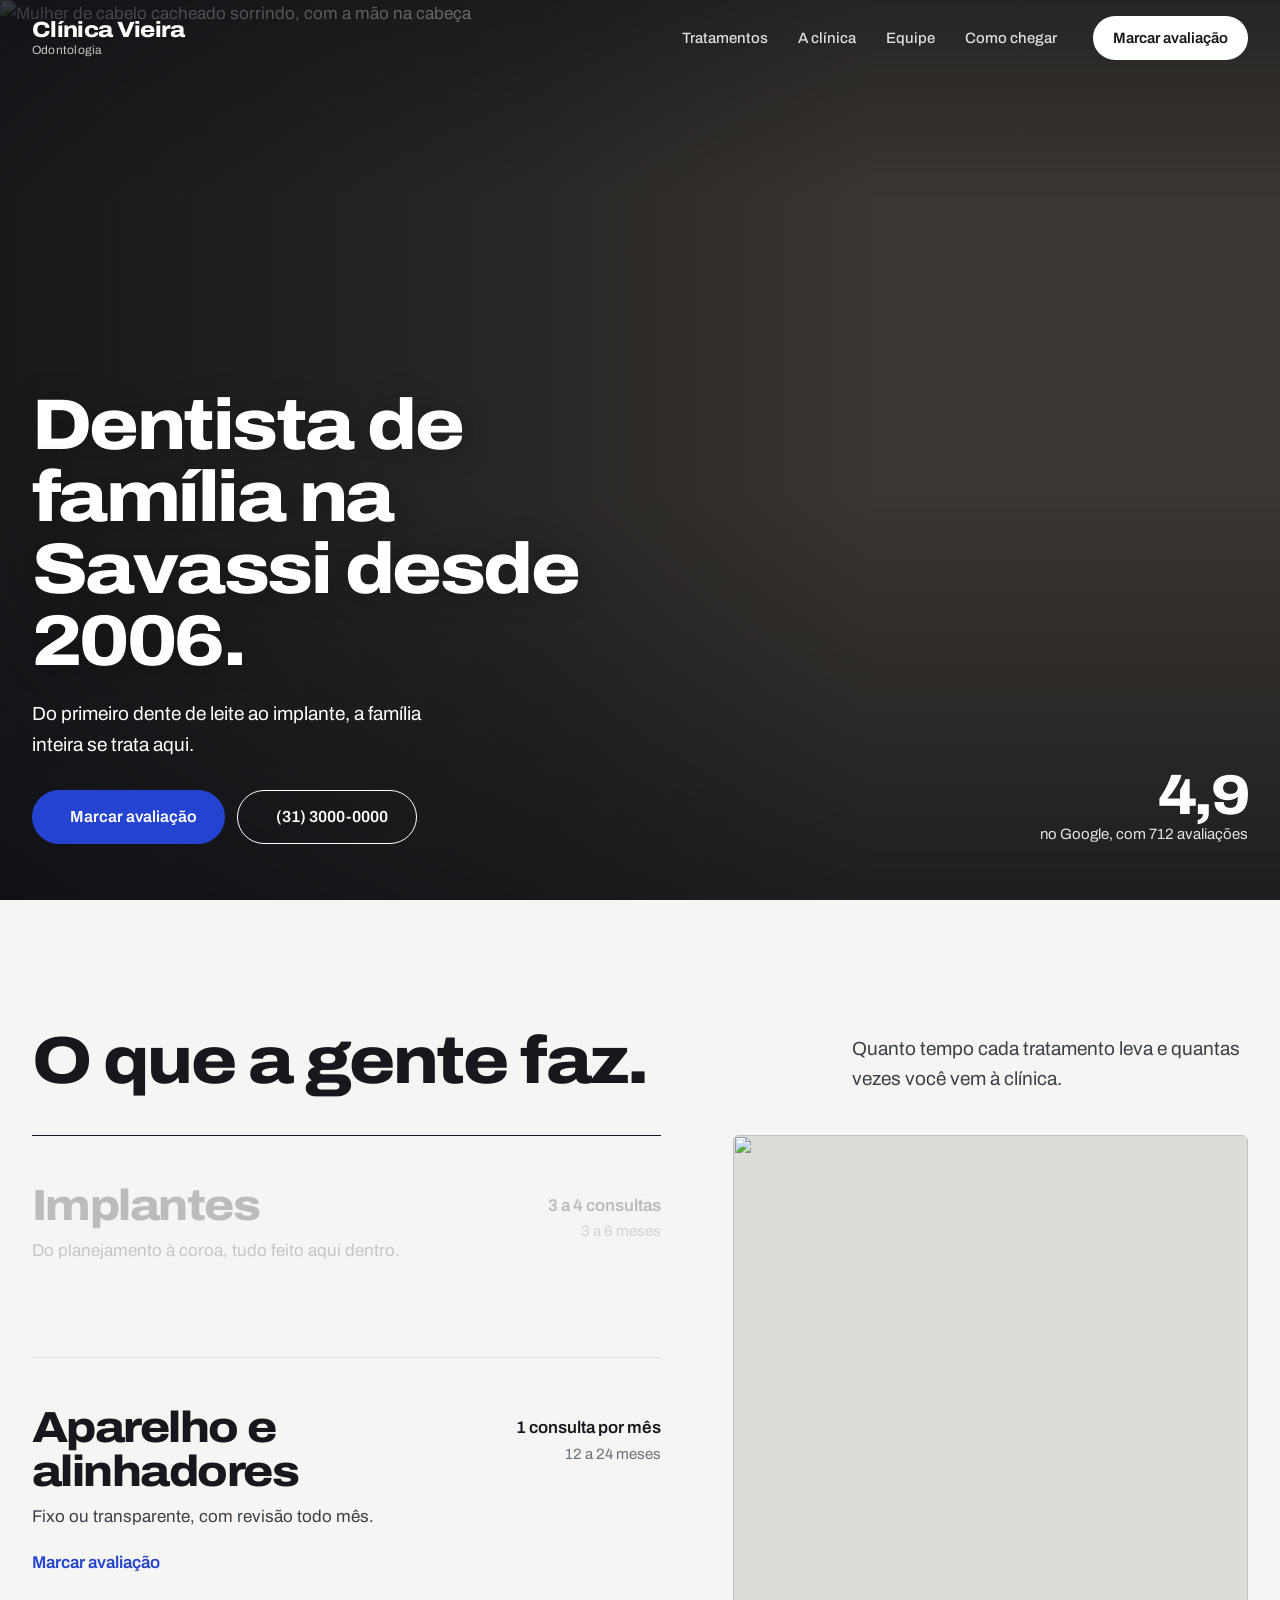
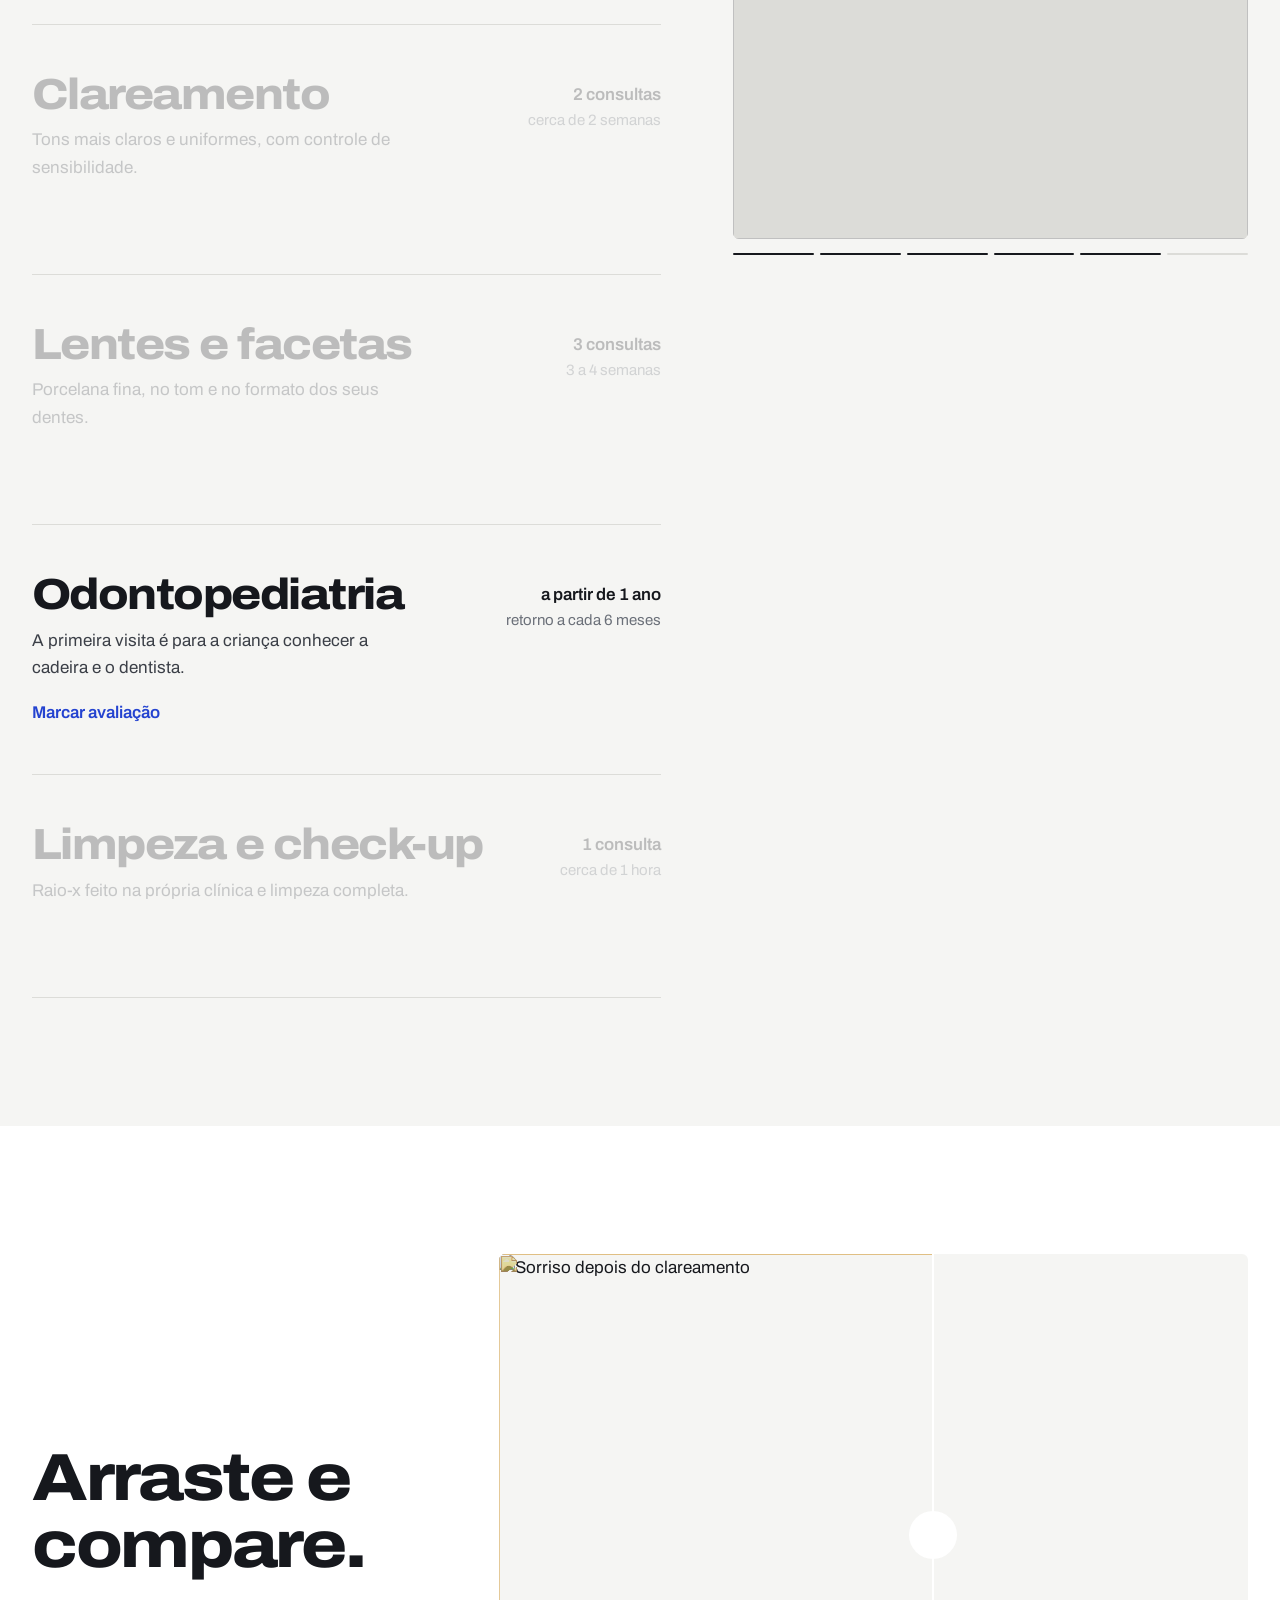
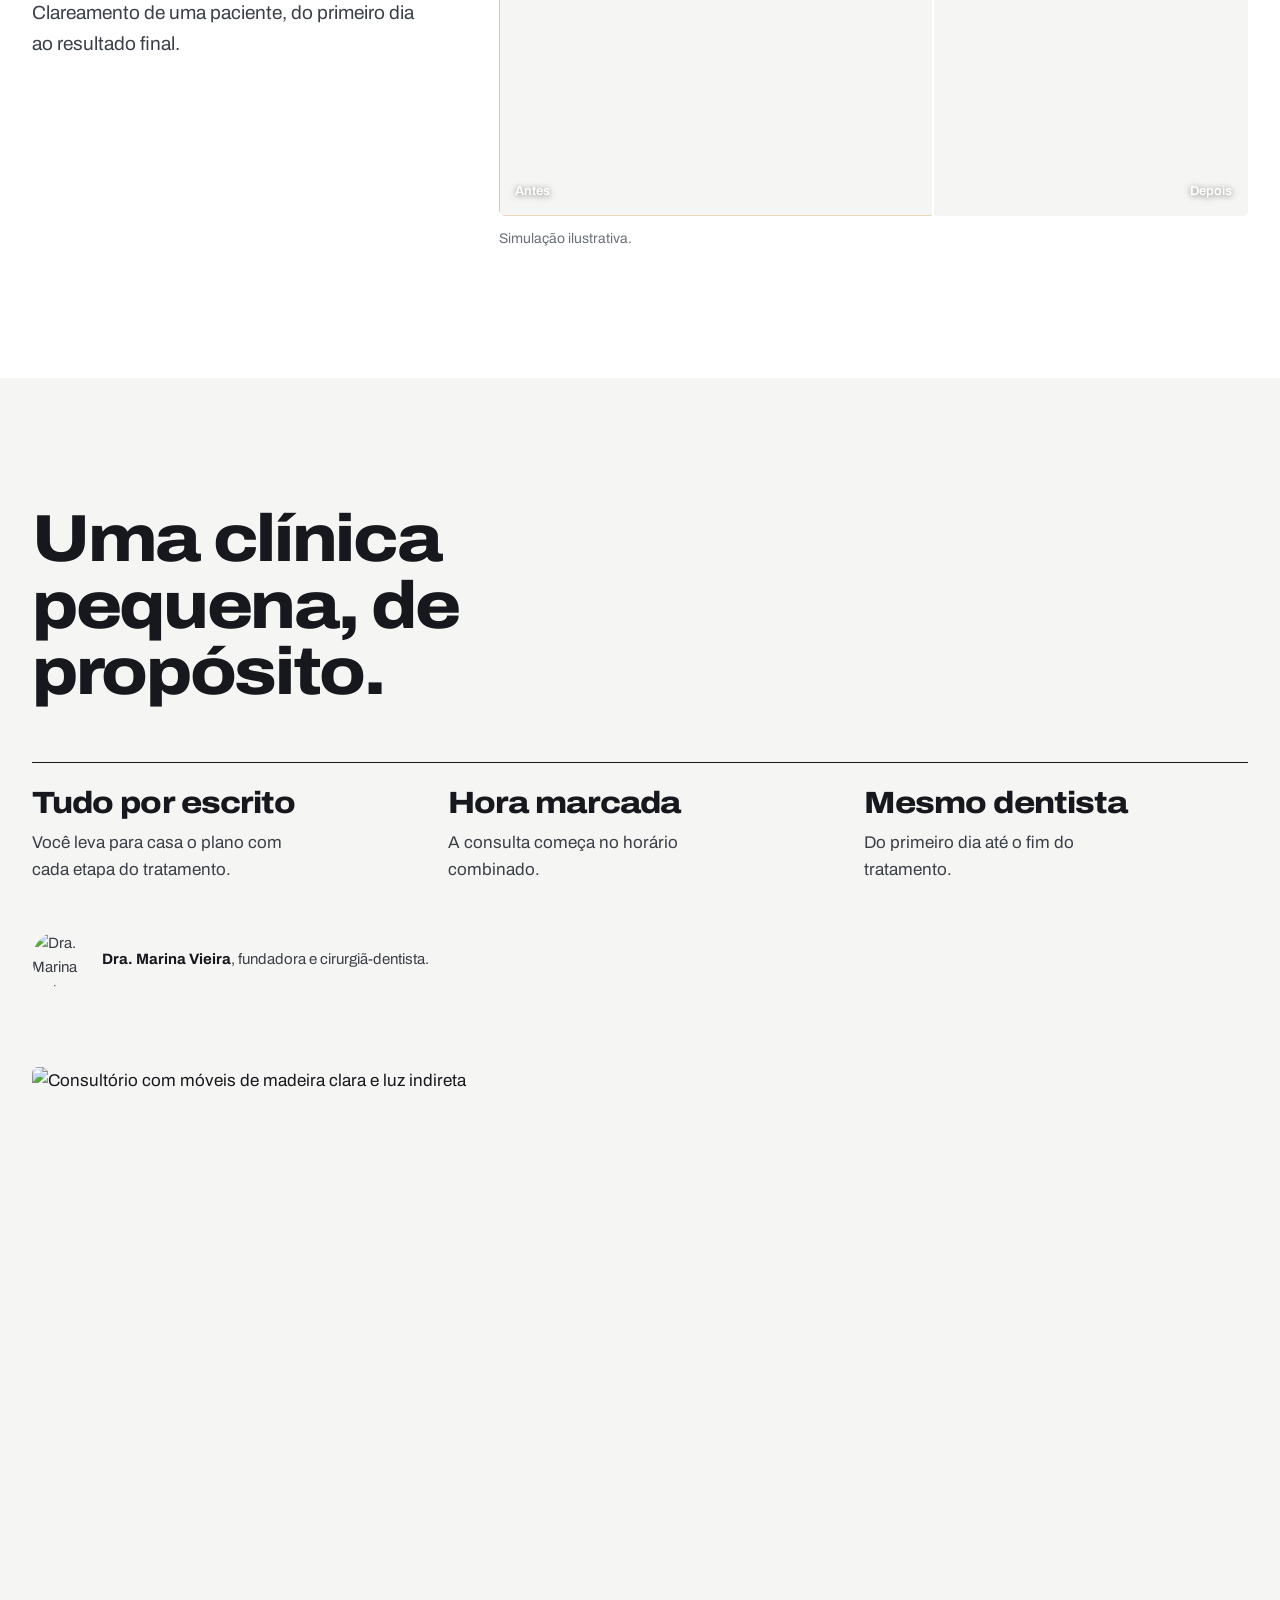
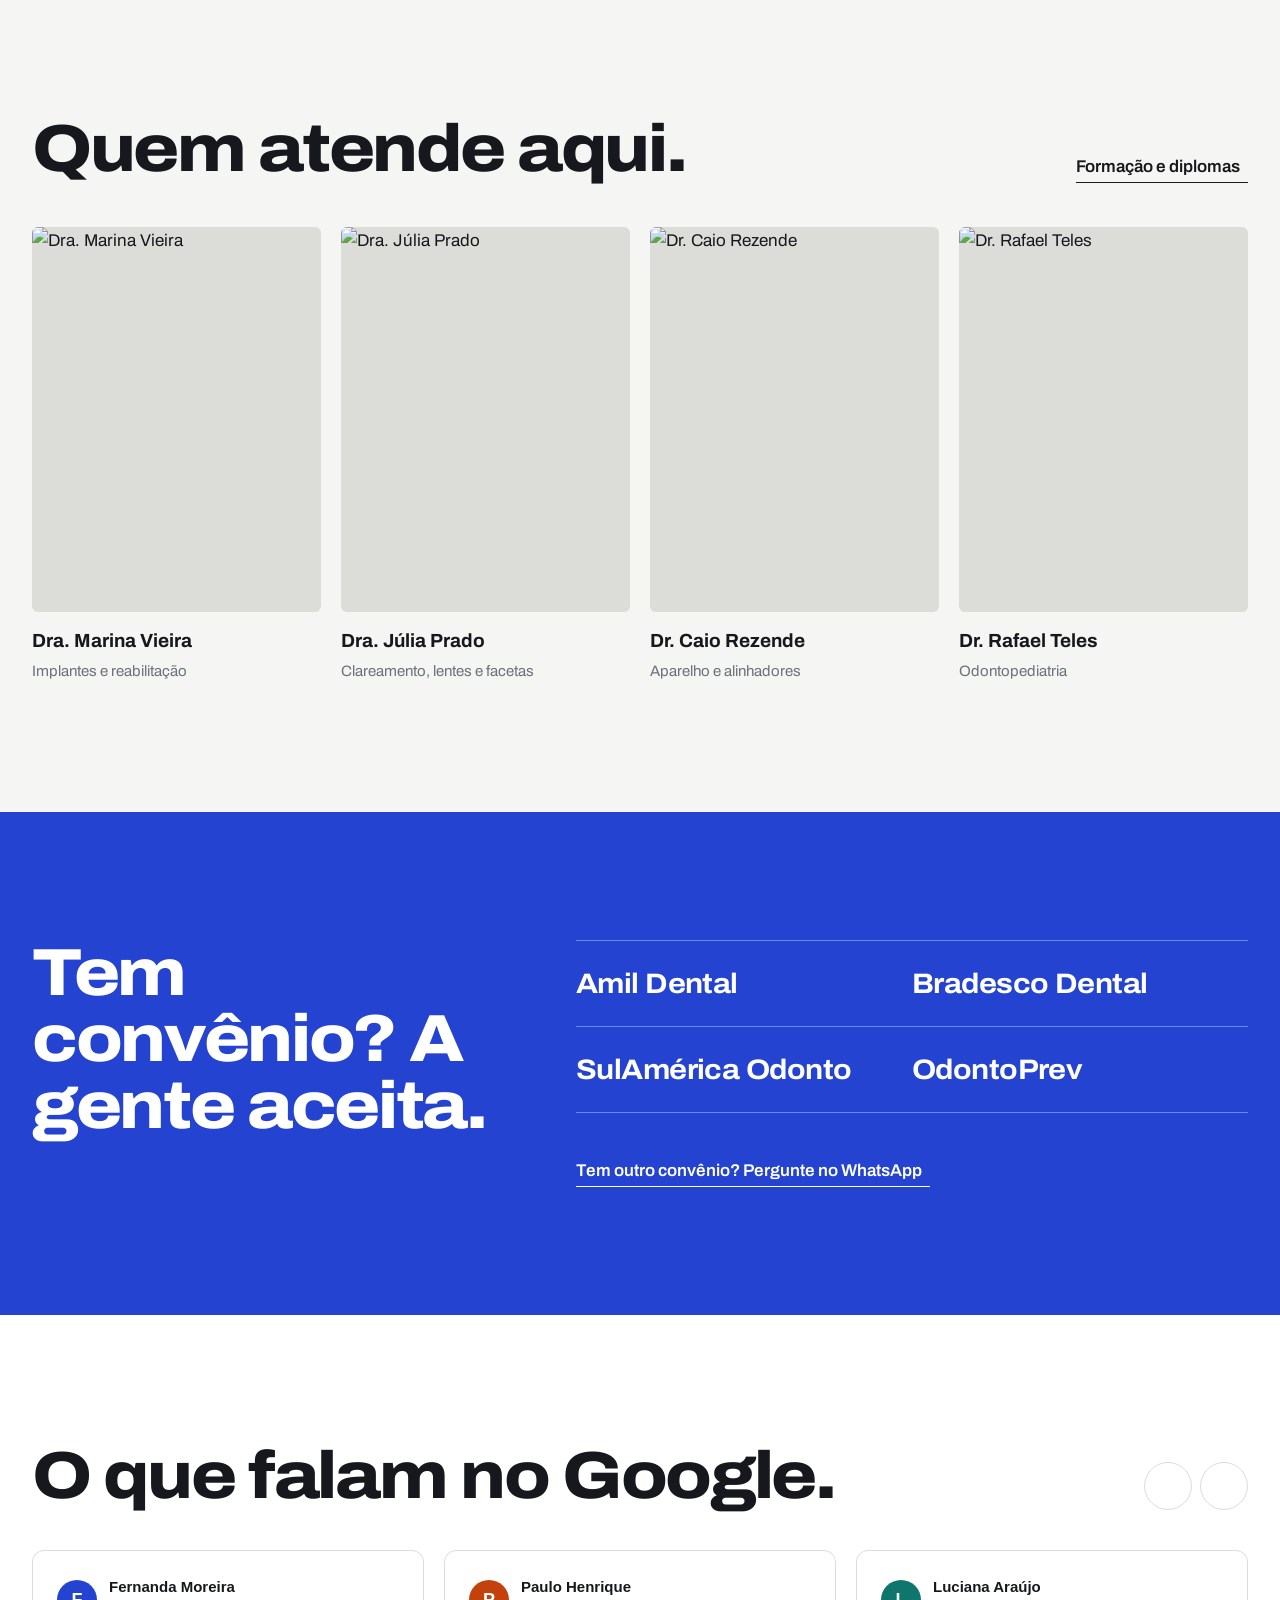
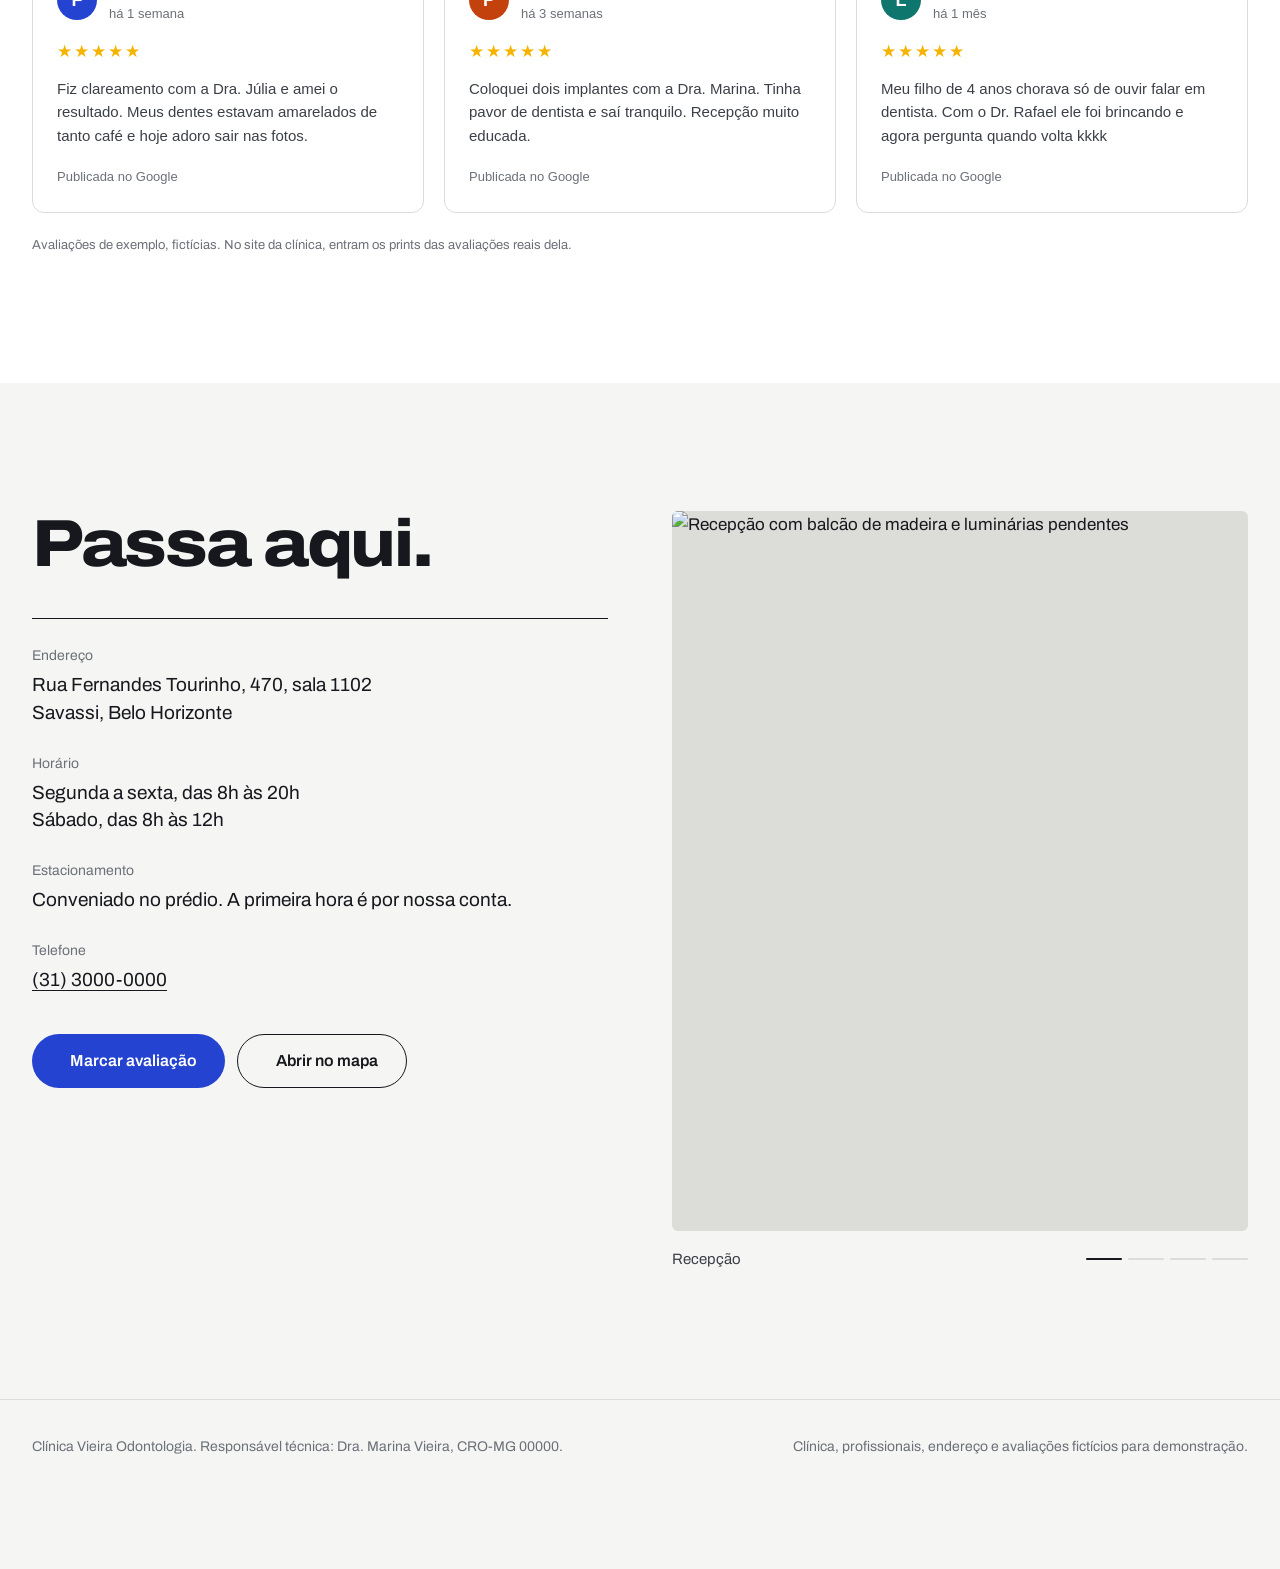
==== index.html @ a67227a5 "Tira preços e anúncios proibidos e anima a lista de tratamentos O Código de Ética Odontológica proíb" ====
<!doctype html>
<html lang="pt-BR">
<head>
<meta charset="utf-8">
<meta name="viewport" content="width=device-width, initial-scale=1">
<title>Clínica Vieira | Dentista de família na Savassi</title>
<meta name="description" content="Clínica odontológica de família na Savassi, em Belo Horizonte, desde 2006. Implantes, aparelho, clareamento, lentes e odontopediatria. Agende pelo WhatsApp.">
<meta name="theme-color" content="#f5f5f3">
<link rel="preconnect" href="https://fonts.googleapis.com">
<link rel="preconnect" href="https://fonts.gstatic.com" crossorigin>
<link href="https://fonts.googleapis.com/css2?family=Archivo:wdth,wght@100..125,400..800&display=swap" rel="stylesheet">
<link rel="preload" as="image" href="https://images.unsplash.com/photo-1662850886700-4ec19bd30d11?w=2000&q=80">
<script src="https://unpkg.com/@phosphor-icons/web@2.1.1"></script>
<link rel="stylesheet" href="styles.css">
</head>
<body>
<script>document.documentElement.classList.add("js")</script>

<header class="nav" id="nav">
  <div class="wrap">
    <a class="brand" href="#topo"><b>Clínica Vieira</b><span>Odontologia</span></a>
    <ul class="nav-links">
      <li><a href="#tratamentos">Tratamentos</a></li>
      <li><a href="#a-clinica">A clínica</a></li>
      <li><a href="equipe.html">Equipe</a></li>
      <li><a href="#visite">Como chegar</a></li>
    </ul>
    <button class="btn btn-main" data-book>Marcar avaliação</button>
  </div>
</header>

<main id="topo">
  <section class="hero" style="padding:0">
    <div class="hero-img"><img src="https://images.unsplash.com/photo-1662850886700-4ec19bd30d11?w=2000&q=80" alt="Mulher de cabelo cacheado sorrindo, com a mão na cabeça" fetchpriority="high"></div>
    <div class="wrap hero-text">
      <div>
        <h1 class="rv">Dentista de família na Savassi desde 2006.</h1>
        <p class="rv" style="--d:1">Do primeiro dente de leite ao implante, a família inteira se trata aqui.</p>
        <div class="ctas rv" style="--d:2" id="hero-ctas">
          <button class="btn btn-main" data-book><i class="ph-bold ph-whatsapp-logo"></i>Marcar avaliação</button>
          <a class="btn btn-ghost" href="tel:+553130000000"><i class="ph ph-phone"></i>(31) 3000-0000</a>
        </div>
      </div>
      <div class="google rv" style="--d:3"><b>4,9</b><span>no Google, com 712 avaliações</span></div>
    </div>
  </section>

  <section id="tratamentos">
    <div class="wrap">
      <div class="treat-head">
        <h2 class="rv">O que a gente faz.</h2>
        <p class="lead rv" style="--d:1">Quanto tempo cada tratamento leva e quantas vezes você vem à clínica.</p>
      </div>
      <div class="treat-layout">
        <ul class="treat-list" id="treat-list"></ul>
        <div class="treat-visual" aria-hidden="true">
          <div class="treat-frames" id="treat-frames"></div>
          <div class="treat-progress" id="treat-progress"></div>
        </div>
      </div>
    </div>
  </section>

  <section class="ba" id="resultados">
    <div class="wrap ba-grid">
      <div>
        <h2 class="rv">Arraste e compare.</h2>
        <p class="lead rv" style="--d:1">Clareamento de uma paciente, do primeiro dia ao resultado final.</p>
      </div>
      <div class="rv" style="--d:1">
        <div class="compare" id="compare">
          <img src="https://images.unsplash.com/photo-1677026010083-78ec7f1b84ed?w=1400&amp;h=1050&amp;fit=crop&amp;crop=focalpoint&amp;fp-x=.7&amp;fp-y=.46&amp;fp-z=1.5&amp;q=80" alt="Sorriso depois do clareamento" loading="lazy">
          <img class="before" src="https://images.unsplash.com/photo-1677026010083-78ec7f1b84ed?w=1400&amp;h=1050&amp;fit=crop&amp;crop=focalpoint&amp;fp-x=.7&amp;fp-y=.46&amp;fp-z=1.5&amp;q=80" alt="" aria-hidden="true" loading="lazy">
          <input type="range" min="0" max="100" value="58" aria-label="Comparar antes e depois do clareamento">
          <div class="handle"><i class="ph-bold ph-arrows-left-right"></i></div>
          <span class="tag l">Antes</span><span class="tag r">Depois</span>
        </div>
        <p class="ba-note">Simulação ilustrativa.</p>
      </div>
    </div>
  </section>

  <section id="a-clinica">
    <div class="wrap">
      <h2 class="about-title rv">Uma clínica pequena, de propósito.</h2>
      <div class="promises">
        <div class="rv"><b>Tudo por escrito</b><p>Você leva para casa o plano com cada etapa do tratamento.</p></div>
        <div class="rv" style="--d:1"><b>Hora marcada</b><p>A consulta começa no horário combinado.</p></div>
        <div class="rv" style="--d:2"><b>Mesmo dentista</b><p>Do primeiro dia até o fim do tratamento.</p></div>
      </div>
      <div class="signed rv">
        <img src="https://images.unsplash.com/photo-1644335326474-544fbcf8855f?w=160&amp;h=160&amp;fit=crop&amp;crop=faces&amp;q=80" alt="Dra. Marina Vieira">
        <p><b>Dra. Marina Vieira</b>, fundadora e cirurgiã-dentista.</p>
      </div>
      <div class="wide-photo rv">
        <img src="https://images.unsplash.com/photo-1765371514615-495c20659e3a?w=2000&q=80" alt="Consultório com móveis de madeira clara e luz indireta" loading="lazy">
      </div>
    </div>
  </section>

  <section class="team">
    <div class="wrap">
      <div class="team-head">
        <h2 class="rv">Quem atende aqui.</h2>
        <a class="link-arrow rv" href="equipe.html">Formação e diplomas <i class="ph ph-arrow-right"></i></a>
      </div>
      <div class="team-row" id="team-row"></div>
    </div>
  </section>

  <section class="pay" id="convenios">
    <div class="wrap pay-grid">
      <h2 class="rv">Tem convênio? A gente aceita.</h2>
      <div class="pay-info">
        <ul class="plans rv" style="--d:1">
          <li>Amil Dental</li>
          <li>Bradesco Dental</li>
          <li>SulAmérica Odonto</li>
          <li>OdontoPrev</li>
        </ul>
        <button class="pay-ask rv" style="--d:2" data-book>Tem outro convênio? Pergunte no WhatsApp <i class="ph ph-arrow-right"></i></button>
      </div>
    </div>
  </section>

  <section class="reviews" id="avaliacoes">
    <div class="wrap">
      <div class="reviews-head">
        <div class="rv">
          <h2>O que falam no Google.</h2>
        </div>
        <div class="reviews-nav rv" style="--d:1">
          <button class="x" data-scroll="-1" aria-label="Avaliações anteriores"><i class="ph ph-arrow-left"></i></button>
          <button class="x" data-scroll="1" aria-label="Próximas avaliações"><i class="ph ph-arrow-right"></i></button>
        </div>
      </div>
      <div class="review-track" id="review-track"></div>
      <p class="reviews-note">Avaliações de exemplo, fictícias. No site da clínica, entram os prints das avaliações reais dela.</p>
    </div>
  </section>

  <section id="visite" class="visit">
    <div class="wrap visit-grid">
      <div>
        <h2 class="rv">Passa aqui.</h2>
        <dl class="rv" style="--d:1">
          <div><dt>Endereço</dt><dd>Rua Fernandes Tourinho, 470, sala 1102<br>Savassi, Belo Horizonte</dd></div>
          <div><dt>Horário</dt><dd>Segunda a sexta, das 8h às 20h<br>Sábado, das 8h às 12h</dd></div>
          <div><dt>Estacionamento</dt><dd>Conveniado no prédio. A primeira hora é por nossa conta.</dd></div>
          <div><dt>Telefone</dt><dd><a href="tel:+553130000000">(31) 3000-0000</a></dd></div>
        </dl>
        <div class="ctas rv" style="--d:2">
          <button class="btn btn-main" data-book><i class="ph-bold ph-whatsapp-logo"></i>Marcar avaliação</button>
          <a class="btn btn-ghost" href="https://maps.google.com/?q=Rua+Fernandes+Tourinho+470+Savassi+Belo+Horizonte" target="_blank" rel="noopener"><i class="ph ph-map-trifold"></i>Abrir no mapa</a>
        </div>
      </div>
      <div class="gallery rv" style="--d:1" id="gallery" aria-roledescription="carrossel" aria-label="Fotos da clínica">
        <div class="slides" id="slides"></div>
        <div class="gallery-bar">
          <p class="gallery-cap" id="gallery-cap" aria-live="polite"></p>
          <div class="dots" id="dots"></div>
        </div>
      </div>
    </div>
  </section>
</main>

<footer class="site">
  <div class="wrap">
    <span>Clínica Vieira Odontologia. Responsável técnica: Dra. Marina Vieira, CRO-MG 00000.</span>
    <span>Clínica, profissionais, endereço e avaliações fictícios para demonstração.</span>
  </div>
</footer>

<div class="bar" id="bar"><button class="btn btn-main" data-book><i class="ph-bold ph-whatsapp-logo"></i>Marcar avaliação</button></div>

<dialog class="book" id="book" aria-labelledby="book-title">
  <div class="book-head">
    <div>
      <h2 id="book-title">Marcar avaliação</h2>
      <p>Escolha abaixo e a mensagem já chega pronta no nosso WhatsApp. A gente responde em horário comercial.</p>
    </div>
    <button class="x" data-close aria-label="Fechar"><i class="ph-bold ph-x"></i></button>
  </div>
  <div class="book-body">
    <div class="q"><h3>O que você precisa?</h3><div class="chips" data-q="treat"></div></div>
    <div class="q"><h3>Melhor período</h3><div class="chips" data-q="time"></div></div>
    <div class="q"><h3>Convênio</h3><div class="chips" data-q="plan"></div></div>
    <div class="field">
      <label for="book-name">Seu nome <span>(opcional)</span></label>
      <input id="book-name" type="text" autocomplete="given-name" placeholder="Como podemos te chamar?">
    </div>
    <div><p class="preview-label">Mensagem que vai ser enviada</p><div class="preview" id="preview"></div></div>
  </div>
  <div class="book-foot">
    <button class="btn btn-main" id="send" disabled><i class="ph-bold ph-whatsapp-logo"></i>Enviar pelo WhatsApp</button>
    <p class="hint" id="hint"></p>
  </div>
</dialog>

<script>
  /* Troque pelo número da clínica, com DDI e DDD, só números. */
  const WHATSAPP = "5500000000000";
  const $ = s => document.querySelector(s);
  const $$ = s => [...document.querySelectorAll(s)];
  const IMG = (id, q = "w=900") => `https://images.unsplash.com/photo-${id}?${q}&q=80`;
  const REDUCE = matchMedia("(prefers-reduced-motion: reduce)").matches;

  /* ---------- Tratamentos ---------- */
  const TREATMENTS = [
    { name: "Implantes", desc: "Do planejamento à coroa, tudo feito aqui dentro.", visits: "3 a 4 consultas", time: "3 a 6 meses", img: "1567516364473-233c4b6fcfbe" },
    { name: "Aparelho e alinhadores", desc: "Fixo ou transparente, com revisão todo mês.", visits: "1 consulta por mês", time: "12 a 24 meses", img: "1544825471-302679fe3509" },
    { name: "Clareamento", desc: "Tons mais claros e uniformes, com controle de sensibilidade.", visits: "2 consultas", time: "cerca de 2 semanas", img: "1594756154841-ac5d160dbf46" },
    { name: "Lentes e facetas", desc: "Porcelana fina, no tom e no formato dos seus dentes.", visits: "3 consultas", time: "3 a 4 semanas", img: "1650803075918-efbee311735d" },
    { name: "Odontopediatria", desc: "A primeira visita é para a criança conhecer a cadeira e o dentista.", visits: "a partir de 1 ano", time: "retorno a cada 6 meses", img: "1708687045000-9dbb586ad1e2" },
    { name: "Limpeza e check-up", desc: "Raio-x feito na própria clínica e limpeza completa.", visits: "1 consulta", time: "cerca de 1 hora", img: "1662837775286-7e6258c7c595" },
  ];
  $("#treat-list").innerHTML = TREATMENTS.map((t, i) => `
    <li>
      <button class="treat-row" data-book="${t.name}" data-i="${i}">
        <img class="treat-thumb" src="${IMG(t.img, "w=900&h=560&fit=crop")}" alt="" loading="lazy">
        <h3>${t.name}</h3>
        <p>${t.desc}</p>
        <span class="treat-meta"><b>${t.visits}</b>${t.time}</span>
        <span class="treat-cta">Marcar avaliação <i class="ph ph-arrow-right"></i></span>
      </button>
    </li>`).join("");
  $("#treat-frames").innerHTML = TREATMENTS.map((t, i) => `<img src="${IMG(t.img, "w=1000&h=1250&fit=crop")}" alt="" ${i ? 'loading="lazy"' : ""} data-i="${i}">`).join("");
  $("#treat-progress").innerHTML = TREATMENTS.map(() => "<span></span>").join("");

  // O tratamento que passa pelo meio da tela fica em destaque, e a foto à direita acompanha
  const rows = $$(".treat-row"), frames = $$("#treat-frames img"), ticks = $$("#treat-progress span");
  function activate(i) {
    rows.forEach((r, k) => r.classList.toggle("is-active", k === i));
    frames.forEach((f, k) => f.classList.toggle("is-on", k === i));
    ticks.forEach((t, k) => t.classList.toggle("is-on", k <= i));
  }
  const rowIO = new IntersectionObserver(es => es.forEach(e => e.isIntersecting && activate(+e.target.dataset.i)), { rootMargin: "-45% 0px -45% 0px" });
  rows.forEach(r => rowIO.observe(r));
  activate(0);

  /* ---------- Equipe ---------- */
  const TEAM = [
    { id: "marina", name: "Dra. Marina Vieira", area: "Implantes e reabilitação", img: "1644335326474-544fbcf8855f", q: "w=700&h=930&fit=crop" },
    { id: "julia", name: "Dra. Júlia Prado", area: "Clareamento, lentes e facetas", img: "1662837775286-7e6258c7c595", q: "w=700&h=930&fit=crop" },
    { id: "caio", name: "Dr. Caio Rezende", area: "Aparelho e alinhadores", img: "1667133295308-9ef24f71952e", q: "w=700&h=930&fit=crop" },
    { id: "rafael", name: "Dr. Rafael Teles", area: "Odontopediatria", img: "1708687045000-9dbb586ad1e2", q: "w=700&h=930&fit=crop&crop=focalpoint&fp-x=.78&fp-y=.4" },
  ];
  $("#team-row").innerHTML = TEAM.map((p, i) => `
    <a class="person rv" style="--d:${i}" href="equipe.html#${p.id}">
      <div class="ph-wrap"><img src="${IMG(p.img, p.q)}" alt="${p.name}" loading="lazy"></div>
      <div><b>${p.name}</b><span>${p.area}</span></div>
    </a>`).join("");

  /* ---------- Avaliações ----------
    Para usar um print real de uma avaliação da clínica, salve a imagem na pasta "avaliacoes/"
    e troque o item por { img: "avaliacoes/print-1.png", name: "Nome de quem avaliou" }.
  */
  const REVIEWS = [
    { name: "Fernanda Moreira", when: "há 1 semana", text: "Fiz clareamento com a Dra. Júlia e amei o resultado. Meus dentes estavam amarelados de tanto café e hoje adoro sair nas fotos." },
    { name: "Paulo Henrique", when: "há 3 semanas", text: "Coloquei dois implantes com a Dra. Marina. Tinha pavor de dentista e saí tranquilo. Recepção muito educada." },
    { name: "Luciana Araújo", when: "há 1 mês", text: "Meu filho de 4 anos chorava só de ouvir falar em dentista. Com o Dr. Rafael ele foi brincando e agora pergunta quando volta kkkk" },
    { name: "Gustavo Ribeiro", when: "há 2 meses", text: "Tô usando alinhador com o Dr. Caio. Em seis meses já deu pra ver diferença no sorriso." },
    { name: "Marta Souza", when: "há 2 meses", text: "Clínica limpinha e cheirosa, café na recepção e o pessoal lembra do seu nome. Recomendo demais." },
    { name: "Thiago Bastos", when: "há 4 meses", text: "Quebrei um dente num sábado de manhã e me encaixaram no mesmo dia. Resolveram na hora e ficou perfeito." },
  ];
  const AVATAR = ["#2443d0", "#c2410c", "#0f766e", "#7c3aed", "#b45309", "#be123c"];
  $("#review-track").innerHTML = REVIEWS.map((r, i) => r.img ? `
    <figure class="review shot rv" style="--d:${i % 3}"><img src="${r.img}" alt="Avaliação de ${r.name} no Google" loading="lazy"></figure>` : `
    <figure class="review rv" style="--d:${i % 3}">
      <figcaption>
        <span class="avatar" style="background:${AVATAR[i % AVATAR.length]}">${r.name[0]}</span>
        <span><b>${r.name}</b><small>${r.when}</small></span>
      </figcaption>
      <span class="stars" aria-label="5 estrelas">★★★★★</span>
      <blockquote>${r.text}</blockquote>
      <small class="src">Publicada no Google</small>
    </figure>`).join("");
  const track = $("#review-track");
  $$("[data-scroll]").forEach(b => b.addEventListener("click", () => {
    track.scrollBy({ left: +b.dataset.scroll * track.clientWidth * .8, behavior: REDUCE ? "auto" : "smooth" });
  }));

  /* ---------- Fotos da clínica ---------- */
  const PHOTOS = [
    { id: "1721045028160-3637f5063047", cap: "Recepção", alt: "Recepção com balcão de madeira e luminárias pendentes" },
    { id: "1776886099265-6366478b341b", cap: "Sala de espera", alt: "Sala de espera clara com cadeiras brancas e plantas" },
    { id: "1704455306925-1401c3012117", cap: "Consultório", alt: "Consultório com cadeira odontológica e equipamentos" },
    { id: "1771270731007-5998fa136d12", cap: "Sala de conversa, onde explicamos o tratamento", alt: "Sala com poltronas e parede de madeira" },
  ];
  const SLIDE_MS = 5000;
  $("#slides").innerHTML = PHOTOS.map((p, i) => `
    <figure class="slide${i === 0 ? " is-on" : ""}" aria-hidden="${i !== 0}"><img src="${IMG(p.id, "w=1100&h=1375&fit=crop")}" alt="${p.alt}" ${i ? 'loading="lazy"' : ""}></figure>`).join("");
  $("#dots").innerHTML = PHOTOS.map((p, i) => `<button aria-label="Ver foto: ${p.cap}" data-slide="${i}"><span></span></button>`).join("");
  const slides = $$(".slide"), dots = $$("#dots button");
  let current = 0, timer = null, galleryVisible = false;
  function show(i) {
    current = (i + PHOTOS.length) % PHOTOS.length;
    slides.forEach((s, k) => { s.classList.toggle("is-on", k === current); s.setAttribute("aria-hidden", k !== current); });
    dots.forEach((d, k) => { d.classList.toggle("is-on", k === current); d.setAttribute("aria-current", k === current); });
    $("#gallery-cap").textContent = PHOTOS[current].cap;
  }
  // Troca sozinha só quando a galeria está na tela, a aba está aberta e o mouse não está em cima
  function play() {
    clearInterval(timer);
    if (REDUCE || !galleryVisible || document.hidden || $("#gallery").matches(":hover, :focus-within")) { $("#gallery").classList.add("paused"); return; }
    $("#gallery").classList.remove("paused");
    restartBar();
    timer = setInterval(() => { show(current + 1); restartBar(); }, SLIDE_MS);
  }
  // Reinicia a barrinha de progresso do ponto ativo
  function restartBar() { const bar = dots[current].querySelector("span"); bar.style.animation = "none"; bar.offsetWidth; bar.style.animation = ""; }
  dots.forEach(d => d.addEventListener("click", () => { show(+d.dataset.slide); play(); }));
  $("#gallery").addEventListener("mouseenter", play);
  $("#gallery").addEventListener("mouseleave", play);
  document.addEventListener("visibilitychange", play);
  new IntersectionObserver(([e]) => { galleryVisible = e.isIntersecting; play(); }, { threshold: .3 }).observe($("#gallery"));
  show(0);

  /* ---------- Antes e depois ---------- */
  const compare = $("#compare"), range = compare.querySelector("input");
  const setPos = v => { v = Math.max(0, Math.min(100, v)); compare.style.setProperty("--pos", v + "%"); range.value = v; };
  range.addEventListener("input", () => setPos(+range.value));
  let dragging = false;
  const fromPointer = e => { const r = compare.getBoundingClientRect(); setPos((e.clientX - r.left) / r.width * 100); };
  compare.addEventListener("pointerdown", e => { dragging = true; compare.setPointerCapture(e.pointerId); fromPointer(e); });
  compare.addEventListener("pointermove", e => dragging && fromPointer(e));
  compare.addEventListener("pointerup", () => dragging = false);
  compare.addEventListener("pointercancel", () => dragging = false);

  /* ---------- Agendamento ---------- */
  const OPTIONS = {
    treat: ["Avaliação geral", ...TREATMENTS.map(t => t.name)],
    time: ["Manhã", "Tarde", "Noite", "Sábado"],
    plan: ["Particular", "Amil Dental", "Bradesco Dental", "SulAmérica Odonto", "OdontoPrev", "Outro"],
  };
  const MISSING = { treat: "o que você precisa", time: "o melhor período", plan: "o convênio" };
  const pick = { treat: null, time: null, plan: null };
  $$("[data-q]").forEach(box => {
    box.innerHTML = OPTIONS[box.dataset.q].map(o => `<button class="chip" data-v="${o}" aria-pressed="false">${o}</button>`).join("");
  });
  const book = $("#book"), nameInput = $("#book-name");
  function message() {
    const n = nameInput.value.trim();
    return [
      `Olá! Vim pelo site e quero marcar uma avaliação.`,
      `Tratamento: *${pick.treat || "..."}*`,
      `Melhor período: *${pick.time || "..."}*`,
      `Convênio: *${pick.plan || "..."}*`,
      n && `Nome: *${n}*`,
    ].filter(Boolean).join("\n");
  }
  function renderBook() {
    $$("[data-q]").forEach(box => box.querySelectorAll(".chip").forEach(c => c.setAttribute("aria-pressed", c.dataset.v === pick[box.dataset.q])));
    $("#preview").textContent = message();
    const missing = Object.keys(pick).filter(k => !pick[k]);
    $("#send").disabled = missing.length > 0;
    $("#hint").textContent = missing.length ? `Falta escolher ${missing.map(k => MISSING[k]).join(", ").replace(/, ([^,]*)$/, " e $1")}.` : "Abre o WhatsApp com a mensagem pronta.";
  }
  $$("[data-q]").forEach(box => box.addEventListener("click", e => {
    const c = e.target.closest(".chip"); if (!c) return;
    pick[box.dataset.q] = c.dataset.v;
    renderBook();
  }));
  nameInput.addEventListener("input", renderBook);
  document.addEventListener("click", e => {
    const b = e.target.closest("[data-book]"); if (!b) return;
    if (b.dataset.book) pick.treat = b.dataset.book;
    renderBook();
    book.showModal();
  });
  $("[data-close]").addEventListener("click", () => book.close());
  book.addEventListener("click", e => { if (e.target === book) book.close(); });
  $("#send").addEventListener("click", () => window.open(`https://wa.me/${WHATSAPP}?text=${encodeURIComponent(message())}`, "_blank", "noopener"));

  /* ---------- Navegação, barra fixa e revelar ao rolar ---------- */
  new IntersectionObserver(([e]) => $("#nav").classList.toggle("solid", !e.isIntersecting), { rootMargin: "-76px 0px 0px 0px" }).observe($(".hero"));
  const visibleCtas = new Set();
  let pastHero = false;
  const syncBar = () => $("#bar").classList.toggle("show", pastHero && visibleCtas.size === 0);
  new IntersectionObserver(([e]) => { pastHero = !e.isIntersecting && e.boundingClientRect.top < 0; syncBar(); }).observe($("#hero-ctas"));
  const ctaIO = new IntersectionObserver(es => { es.forEach(e => e.isIntersecting ? visibleCtas.add(e.target) : visibleCtas.delete(e.target)); syncBar(); });
  ctaIO.observe($(".visit .ctas"));
  const io = new IntersectionObserver(es => es.forEach(e => { if (e.isIntersecting) { e.target.classList.add("in"); io.unobserve(e.target); } }), { rootMargin: "0px 0px -8% 0px" });
  $$(".rv").forEach(el => io.observe(el));
</script>
</body>
</html>
---- styles.css ----
/* Clínica Vieira. Botões em pílula, fotos com cantos de 6px, nada de cartões arredondados. */
:root {
  --bg: #f5f5f3;
  --paper: #ffffff;
  --ink: #16181d;
  --ink-2: #3b3f47;
  --muted: #6b7079;
  --line: #dcdcd8;
  --accent: #2443d0;
  --accent-ink: #ffffff;
  --accent-soft: #e6eafb;
  --display: "Archivo", system-ui, sans-serif;
  --body: "Archivo", system-ui, sans-serif;
  --ease: cubic-bezier(.16, 1, .3, 1);
  --r: 6px;
  color-scheme: light;
}
*, *::before, *::after { box-sizing: border-box; margin: 0; padding: 0; }
html { -webkit-text-size-adjust: 100%; scroll-behavior: smooth; scroll-padding-top: 76px; }
@media (prefers-reduced-motion: reduce) { html { scroll-behavior: auto; } }
body { background: var(--bg); color: var(--ink); font-family: var(--body); font-size: 17px; line-height: 1.6; -webkit-font-smoothing: antialiased; overflow-x: clip; }
img { display: block; max-width: 100%; }
button { font: inherit; color: inherit; background: none; border: 0; cursor: pointer; }
a { color: inherit; }
:focus-visible { outline: 2px solid var(--accent); outline-offset: 3px; }
.wrap { width: 100%; max-width: 1280px; margin: 0 auto; padding: 0 32px; }
h1, h2, h3 { font-family: var(--display); font-stretch: 112%; font-weight: 800; letter-spacing: -.035em; line-height: 1; }
h2 { font-size: clamp(38px, 5.2vw, 72px); }
.lead { color: var(--ink-2); font-size: 19px; max-width: 52ch; }

/* ---------- Botões ---------- */
.btn { display: inline-flex; align-items: center; justify-content: center; gap: 10px; height: 54px; padding: 0 28px; border-radius: 999px; font-weight: 600; font-size: 16px; text-decoration: none; white-space: nowrap; transition: transform .2s var(--ease), background-color .2s, color .2s; }
.btn i { font-size: 19px; }
.btn:active { transform: scale(.97); }
.btn-main { background: var(--accent); color: var(--accent-ink); }
.btn-main:hover { background: #1b36b3; }
.btn-ghost { border: 1.5px solid currentColor; }
.btn-ghost:hover { background: var(--ink); color: var(--paper); border-color: var(--ink); }
.btn[disabled] { opacity: .4; cursor: not-allowed; transform: none; }

/* ---------- Navegação ---------- */
.nav { position: fixed; inset: 0 0 auto; z-index: 20; height: 76px; transition: background-color .3s, color .3s, border-color .3s; border-bottom: 1px solid transparent; color: #fff; }
.nav.solid, .nav.light { background: color-mix(in srgb, var(--bg) 90%, transparent); backdrop-filter: blur(12px); -webkit-backdrop-filter: blur(12px); color: var(--ink); border-color: var(--line); }
.nav .wrap { height: 100%; display: flex; align-items: center; gap: 36px; }
.brand { text-decoration: none; display: flex; flex-direction: column; line-height: 1; }
.brand b { font-family: var(--display); font-stretch: 112%; font-weight: 800; font-size: 22px; letter-spacing: -.03em; }
.brand span { font-size: 12px; opacity: .75; margin-top: 3px; letter-spacing: .02em; }
.nav-links { display: flex; gap: 30px; margin-left: auto; list-style: none; }
.nav-links a { text-decoration: none; font-size: 15px; font-weight: 500; opacity: .85; }
.nav-links a:hover, .nav-links a[aria-current="page"] { opacity: 1; text-decoration: underline; text-underline-offset: 6px; }
.nav .btn { height: 44px; padding: 0 20px; font-size: 15px; }
.nav:not(.solid):not(.light) .btn-main { background: #fff; color: var(--ink); }

/* ---------- Hero ---------- */
.hero { position: relative; min-height: 100dvh; display: flex; align-items: flex-end; color: #fff; overflow: clip; }
.hero-img { position: absolute; inset: 0; background: #3a3631; }
.hero-img img { width: 100%; height: 100%; object-fit: cover; object-position: 60% 30%; }
/* Escurece a esquerda e a base para o texto ficar legível sobre a foto */
.hero::after { content: ""; position: absolute; inset: 0; background:
  linear-gradient(180deg, rgb(10 12 18 / .4) 0%, rgb(10 12 18 / 0) 22%),
  linear-gradient(90deg, rgb(10 12 18 / .7) 0%, rgb(10 12 18 / .35) 42%, rgb(10 12 18 / 0) 68%),
  linear-gradient(0deg, rgb(10 12 18 / .55) 0%, rgb(10 12 18 / 0) 45%); }
.hero-text { position: relative; z-index: 1; padding-bottom: 56px; display: grid; grid-template-columns: 1fr auto; gap: 32px; align-items: end; }
.hero h1 { font-size: clamp(44px, 5.6vw, 88px); max-width: 13ch; text-shadow: 0 2px 30px rgb(0 0 0 / .25); }
.hero p { font-size: 19px; max-width: 40ch; margin: 22px 0 30px; opacity: .94; }
.hero .ctas { display: flex; gap: 12px; flex-wrap: wrap; }
.hero .btn-ghost:hover { background: #fff; color: var(--ink); border-color: #fff; }
.google { text-align: right; font-size: 15px; line-height: 1.35; }
.google b { display: block; font-family: var(--display); font-stretch: 112%; font-size: 56px; font-weight: 800; letter-spacing: -.04em; line-height: 1; }
.google span { opacity: .88; }

section { padding: 128px 0; }

/* ---------- Tratamentos ----------
   Lista à esquerda e foto fixa à direita. O item que passa pelo meio da tela
   fica em destaque e a foto troca junto. */
.treat-head { display: flex; justify-content: space-between; align-items: end; gap: 32px; margin-bottom: 40px; flex-wrap: wrap; }
.treat-head .lead { max-width: 36ch; }
.treat-layout { display: grid; grid-template-columns: 1.1fr .9fr; gap: 72px; align-items: start; }
.treat-list { list-style: none; border-top: 1px solid var(--ink); }
.treat-list li { border-bottom: 1px solid var(--line); }
.treat-row { width: 100%; display: grid; grid-template-columns: 1fr auto; gap: 10px 24px; padding: 48px 0; text-align: left; opacity: .25; transition: opacity .5s var(--ease); }
.treat-row:hover { opacity: .6; }
.treat-row.is-active { opacity: 1; }
.treat-row h3 { font-size: clamp(30px, 3.4vw, 48px); grid-column: 1; }
.treat-row p { grid-column: 1; color: var(--ink-2); font-size: 17px; max-width: 38ch; }
.treat-meta { grid-column: 2; grid-row: 1 / span 2; text-align: right; font-size: 15px; color: var(--muted); align-self: start; padding-top: 8px; }
.treat-meta b { display: block; color: var(--ink); font-weight: 600; font-size: 17px; }
.treat-cta { grid-column: 1; display: inline-flex; align-items: center; gap: 8px; margin-top: 8px; font-weight: 600; color: var(--accent); opacity: 0; transform: translateY(8px); transition: opacity .4s, transform .5s var(--ease); }
.treat-row.is-active .treat-cta { opacity: 1; transform: none; }
.treat-row:hover .treat-cta i { transform: translateX(4px); }
.treat-cta i { transition: transform .3s var(--ease); }
.treat-thumb { display: none; }
.treat-visual { position: sticky; top: 100px; height: min(calc(100vh - 140px), 720px); display: flex; flex-direction: column; gap: 14px; }
.treat-frames { position: relative; flex: 1; border-radius: var(--r); overflow: hidden; background: var(--line); }
.treat-frames img { position: absolute; inset: 0; width: 100%; height: 100%; object-fit: cover; opacity: 0; transform: scale(1.08); transition: opacity .9s cubic-bezier(.4, 0, .2, 1), transform 1.6s var(--ease); }
.treat-frames img.is-on { opacity: 1; transform: scale(1); }
.treat-progress { display: flex; gap: 6px; }
.treat-progress span { flex: 1; height: 2px; border-radius: 2px; background: var(--line); transition: background-color .5s; }
.treat-progress span.is-on { background: var(--ink); }

/* ---------- Antes e depois ---------- */
.ba { background: var(--paper); }
.ba-grid { display: grid; grid-template-columns: .7fr 1.3fr; gap: 64px; align-items: center; }
.ba-grid .lead { margin-top: 20px; }
.compare { position: relative; border-radius: var(--r); overflow: hidden; aspect-ratio: 4 / 3; user-select: none; -webkit-user-select: none; touch-action: pan-y; background: var(--bg); cursor: ew-resize; --pos: 58%; }
.compare img { position: absolute; inset: 0; width: 100%; height: 100%; object-fit: cover; pointer-events: none; }
.compare .before { filter: sepia(.85) saturate(1.7) brightness(.86) hue-rotate(-4deg); clip-path: inset(0 calc(100% - var(--pos)) 0 0); }
.compare .handle { position: absolute; top: 0; bottom: 0; left: var(--pos); width: 2px; margin-left: -1px; background: #fff; pointer-events: none; }
.compare .handle i { position: absolute; top: 50%; left: 50%; translate: -50% -50%; display: grid; place-items: center; width: 48px; height: 48px; border-radius: 999px; background: #fff; color: var(--ink); font-size: 22px; }
.compare input { position: absolute; inset: 0; width: 100%; height: 100%; opacity: 0; cursor: ew-resize; margin: 0; }
.compare input:focus-visible + .handle i { outline: 2px solid var(--accent); outline-offset: 3px; }
.compare .tag { position: absolute; bottom: 14px; font-size: 13px; font-weight: 600; color: #fff; text-shadow: 0 1px 6px rgb(0 0 0 / .5); pointer-events: none; }
.compare .tag.l { left: 16px; } .compare .tag.r { right: 16px; }
.ba-note { margin-top: 12px; color: var(--muted); font-size: 14px; }

/* ---------- A clínica ---------- */
.about-title { max-width: 14ch; }
.promises { display: grid; grid-template-columns: repeat(3, 1fr); gap: 32px; margin-top: 56px; border-top: 1px solid var(--ink); }
.promises > div { padding-top: 24px; }
.promises b { display: block; font-family: var(--display); font-stretch: 112%; font-weight: 800; font-size: clamp(24px, 2.4vw, 34px); letter-spacing: -.03em; line-height: 1.05; }
.promises p { margin-top: 10px; color: var(--ink-2); font-size: 17px; max-width: 26ch; }
.signed { display: flex; align-items: center; gap: 14px; margin-top: 48px; font-size: 15px; color: var(--ink-2); }
.signed img { width: 56px; height: 56px; border-radius: 999px; object-fit: cover; flex: none; }
.signed b { color: var(--ink); }
.wide-photo { margin-top: 80px; border-radius: var(--r); overflow: hidden; aspect-ratio: 21 / 9; }
.wide-photo img { width: 100%; height: 100%; object-fit: cover; }

/* ---------- Equipe ---------- */
.team { padding-top: 0; }
.team-head { display: flex; justify-content: space-between; align-items: end; gap: 24px; margin-bottom: 44px; flex-wrap: wrap; }
.team-row { display: grid; grid-template-columns: repeat(4, 1fr); gap: 20px; }
.person { text-decoration: none; display: grid; gap: 14px; align-content: start; }
.person .ph-wrap { border-radius: var(--r); overflow: hidden; aspect-ratio: 3 / 4; background: var(--line); }
.person img { width: 100%; height: 100%; object-fit: cover; object-position: 50% 22%; transition: transform .7s var(--ease); }
.person:hover img { transform: scale(1.05); }
.person b { display: block; font-size: 19px; font-weight: 700; }
.person span { color: var(--muted); font-size: 15px; }
.link-arrow { display: inline-flex; align-items: center; gap: 8px; font-weight: 600; text-decoration: none; border-bottom: 1.5px solid currentColor; padding-bottom: 2px; }
.link-arrow:hover { color: var(--accent); }

/* ---------- Convênios e pagamento ---------- */
.pay { background: var(--accent); color: var(--accent-ink); }
.pay-grid { display: grid; grid-template-columns: 5fr 7fr; gap: 64px; align-items: start; }
.pay h2 { max-width: 10ch; }
.plans { list-style: none; display: grid; grid-template-columns: 1fr 1fr; border-top: 1px solid rgb(255 255 255 / .35); }
.plans li { font-family: var(--display); font-stretch: 108%; font-weight: 700; font-size: clamp(22px, 2.2vw, 30px); letter-spacing: -.02em; padding: 20px 0; border-bottom: 1px solid rgb(255 255 255 / .35); }
.pay-ask { margin-top: 44px; display: inline-flex; align-items: center; gap: 8px; font-weight: 600; border-bottom: 1.5px solid currentColor; padding-bottom: 2px; }
.pay-ask:hover i { transform: translateX(4px); }
.pay-ask i { transition: transform .3s var(--ease); }

/* ---------- Avaliações ---------- */
.reviews { background: var(--paper); }
.reviews-head { display: flex; justify-content: space-between; align-items: end; gap: 24px; margin-bottom: 40px; flex-wrap: wrap; }
.stars { color: #f4b400; letter-spacing: 2px; font-size: 17px; }
.reviews-nav { display: flex; gap: 8px; }
.reviews-nav .x { width: 48px; height: 48px; font-size: 20px; }
.review-track { display: grid; grid-auto-flow: column; grid-auto-columns: calc((100% - 40px) / 3); gap: 20px; overflow-x: auto; scroll-snap-type: x mandatory; scrollbar-width: none; padding-bottom: 4px; }
.review-track::-webkit-scrollbar { display: none; }
.review { scroll-snap-align: start; border: 1px solid var(--line); border-radius: 12px; padding: 24px; display: flex; flex-direction: column; gap: 12px; background: var(--paper); font-family: Roboto, Arial, sans-serif; }
.review figcaption { display: flex; align-items: center; gap: 12px; }
.review .avatar { display: grid; place-items: center; width: 40px; height: 40px; border-radius: 999px; color: #fff; font-weight: 600; font-size: 18px; flex: none; }
.review figcaption b { display: block; font-size: 15px; font-weight: 600; }
.review figcaption small, .review .src { color: var(--muted); font-size: 13px; }
.review blockquote { font-size: 15px; line-height: 1.55; color: var(--ink-2); }
.review .src { margin-top: auto; padding-top: 8px; }
.review.shot { padding: 0; overflow: hidden; }
.review.shot img { width: 100%; height: auto; }
.reviews-note { margin-top: 18px; color: var(--muted); font-size: 13px; }

/* ---------- Contato ---------- */
.visit-grid { display: grid; grid-template-columns: 1fr 1fr; gap: 64px; align-items: start; }
.visit h2 { margin-bottom: 40px; }
.visit dl { display: grid; gap: 26px; border-top: 1px solid var(--ink); padding-top: 26px; }
.visit dt { font-size: 14px; color: var(--muted); margin-bottom: 4px; }
.visit dd { font-size: 19px; line-height: 1.45; }
.visit dd a { text-underline-offset: 4px; }
.visit .ctas { display: flex; gap: 12px; flex-wrap: wrap; margin-top: 40px; }
.gallery { display: grid; gap: 16px; }
.slides { position: relative; border-radius: var(--r); overflow: hidden; aspect-ratio: 4 / 5; background: var(--line); }
.slide { position: absolute; inset: 0; opacity: 0; transition: opacity 1.6s cubic-bezier(.4, 0, .2, 1); }
.slide.is-on { opacity: 1; }
.slide img { width: 100%; height: 100%; object-fit: cover; transform: scale(1.06); transition: transform 6.5s cubic-bezier(.25, .1, .25, 1); }
.slide.is-on img { transform: scale(1); }
.gallery-bar { display: flex; justify-content: space-between; align-items: center; gap: 20px; }
.gallery-cap { font-size: 15px; color: var(--ink-2); }
.dots { display: flex; gap: 6px; flex: none; }
.dots button { width: 36px; height: 20px; display: grid; align-items: center; }
.dots button::before { content: ""; grid-area: 1 / 1; height: 2px; background: var(--line); border-radius: 2px; }
.dots span { grid-area: 1 / 1; height: 2px; width: 0; background: var(--ink); border-radius: 2px; }
.dots button.is-on span { animation: fill 5s linear forwards; }
.gallery.paused .dots button.is-on span { animation: none; width: 100%; }
@keyframes fill { to { width: 100%; } }

footer.site { padding: 36px 0 110px; color: var(--muted); font-size: 14px; border-top: 1px solid var(--line); }
footer.site .wrap { display: flex; justify-content: space-between; gap: 16px; flex-wrap: wrap; }

/* ---------- Barra fixa no celular ---------- */
.bar { position: fixed; left: 16px; right: 16px; bottom: 16px; z-index: 15; display: none; translate: 0 140%; transition: translate .45s var(--ease); }
.bar.show { translate: 0 0; }
.bar .btn { width: 100%; box-shadow: 0 10px 30px rgb(22 24 29 / .25); }

/* ---------- Agendamento ---------- */
dialog.book { margin: auto; width: min(540px, calc(100% - 32px)); max-height: min(88dvh, 820px); border: 0; border-radius: 14px; padding: 0; background: var(--paper); color: var(--ink); box-shadow: 0 30px 80px rgb(0 0 0 / .3); overflow: hidden; }
dialog.book[open] { display: flex; flex-direction: column; animation: rise .45s var(--ease); }
dialog::backdrop { background: rgb(12 14 20 / .55); }
@keyframes rise { from { opacity: 0; transform: translateY(24px); } }
.book-head { display: flex; justify-content: space-between; align-items: start; gap: 16px; padding: 28px 28px 8px; }
.book-head h2 { font-size: 34px; }
.book-head p { color: var(--muted); font-size: 15px; margin-top: 8px; }
.x { flex: none; display: grid; place-items: center; width: 42px; height: 42px; border-radius: 999px; border: 1px solid var(--line); font-size: 18px; }
.x:hover { border-color: var(--ink); }
.book-body { overflow-y: auto; padding: 16px 28px 8px; display: grid; gap: 24px; overscroll-behavior: contain; }
.q h3 { font-family: var(--body); font-stretch: 100%; font-weight: 600; font-size: 15px; letter-spacing: 0; margin-bottom: 10px; }
.chips { display: flex; flex-wrap: wrap; gap: 8px; }
.chip { padding: 9px 16px; border-radius: 999px; border: 1px solid var(--line); font-size: 15px; transition: border-color .2s, background-color .2s, color .2s; }
.chip:hover { border-color: var(--ink); }
.chip[aria-pressed="true"] { background: var(--ink); border-color: var(--ink); color: #fff; }
.field { display: grid; gap: 8px; }
.field label { font-weight: 600; font-size: 15px; }
.field label span { font-weight: 400; color: var(--muted); }
.field input { height: 50px; padding: 0 16px; border-radius: 10px; border: 1px solid var(--line); background: var(--bg); color: var(--ink); font: inherit; }
.field input::placeholder { color: var(--muted); }
.field input:focus { outline: none; border-color: var(--ink); }
.preview-label { font-size: 13px; color: var(--muted); margin-bottom: 6px; }
.preview { padding: 14px 16px; border-radius: 12px 12px 12px 3px; background: var(--accent-soft); font-size: 15px; white-space: pre-line; }
.book-foot { padding: 16px 28px 24px; border-top: 1px solid var(--line); display: grid; gap: 8px; }
.book-foot .btn { width: 100%; }
.book-foot .hint { text-align: center; color: var(--muted); font-size: 14px; min-height: 1.6em; }

/* ---------- Revelar ao rolar ---------- */
@media (prefers-reduced-motion: no-preference) {
  .js .rv { opacity: 0; transform: translateY(32px); transition: opacity .9s var(--ease), transform .9s var(--ease); transition-delay: calc(var(--d, 0) * 90ms); }
  .js .rv.in { opacity: 1; transform: none; }
  .hero-img img { animation: settle 2.2s var(--ease) both; }
  @keyframes settle { from { transform: scale(1.1); } }
}
@media (prefers-reduced-motion: reduce) { dialog.book[open] { animation: none; } .treat-frames img, .slide, .slide img { transition: none; } .slide img { transform: none; } }

/* ---------- Responsivo ---------- */
@media (max-width: 1024px) {
  .nav-links { display: none; }
  .nav .btn { margin-left: auto; }
  .hero-text { grid-template-columns: 1fr; }
  .google { text-align: left; display: flex; align-items: baseline; gap: 12px; }
  .google b { font-size: 40px; }
  .hero-img img { object-position: 55% 25%; }
  .ba-grid, .visit-grid, .pay-grid { grid-template-columns: 1fr; gap: 40px; }
  .team-row { grid-template-columns: repeat(2, 1fr); }
  .treat-layout { grid-template-columns: 1fr; }
  .treat-visual { display: none; }
  .treat-row { grid-template-columns: 1fr; padding: 36px 0; opacity: .45; }
  .treat-thumb { display: block; width: 100%; aspect-ratio: 16 / 10; object-fit: cover; border-radius: var(--r); margin-bottom: 14px; background: var(--line); }
  .treat-meta { grid-column: 1; grid-row: auto; text-align: left; padding-top: 0; }
  .treat-meta b { display: inline; margin-right: 8px; }
  .treat-cta { opacity: 1; transform: none; }
  .review-track { grid-auto-columns: calc((100% - 20px) / 2); }
}
@media (max-width: 767px) {
  body { font-size: 16px; }
  .wrap { padding: 0 16px; }
  section { padding: 88px 0; }
  .nav { height: 64px; }
  .nav .btn { display: none; }
  .hero p { font-size: 17px; }
  .hero-text { padding-bottom: 32px; gap: 20px; }
  .hero h1 { font-size: 42px; }
  .hero::after { background: linear-gradient(180deg, rgb(10 12 18 / .4) 0%, rgb(10 12 18 / 0) 20%, rgb(10 12 18 / .15) 40%, rgb(10 12 18 / .82) 100%); }
  .hero .ctas .btn { flex: 1 1 100%; }
  .promises { grid-template-columns: 1fr; gap: 0; margin-top: 36px; }
  .promises > div { padding: 18px 0; border-bottom: 1px solid var(--line); }
  .promises p { margin-top: 4px; max-width: none; }
  .signed { margin-top: 32px; }
  .wide-photo { margin-top: 48px; aspect-ratio: 4 / 3; }
  .team-row { gap: 20px 12px; }
    .plans { grid-template-columns: 1fr; }
  .plans li { padding: 14px 0; font-size: 24px; }
  .review-track { grid-auto-columns: 86%; gap: 12px; }
  .reviews-nav { display: none; }
  .visit .ctas .btn { flex: 1 1 100%; }
  .bar { display: block; }
  dialog.book { width: 100%; max-width: none; max-height: 92dvh; margin: auto 0 0; border-radius: 16px 16px 0 0; }
  .book-head, .book-body, .book-foot { padding-left: 20px; padding-right: 20px; }
}
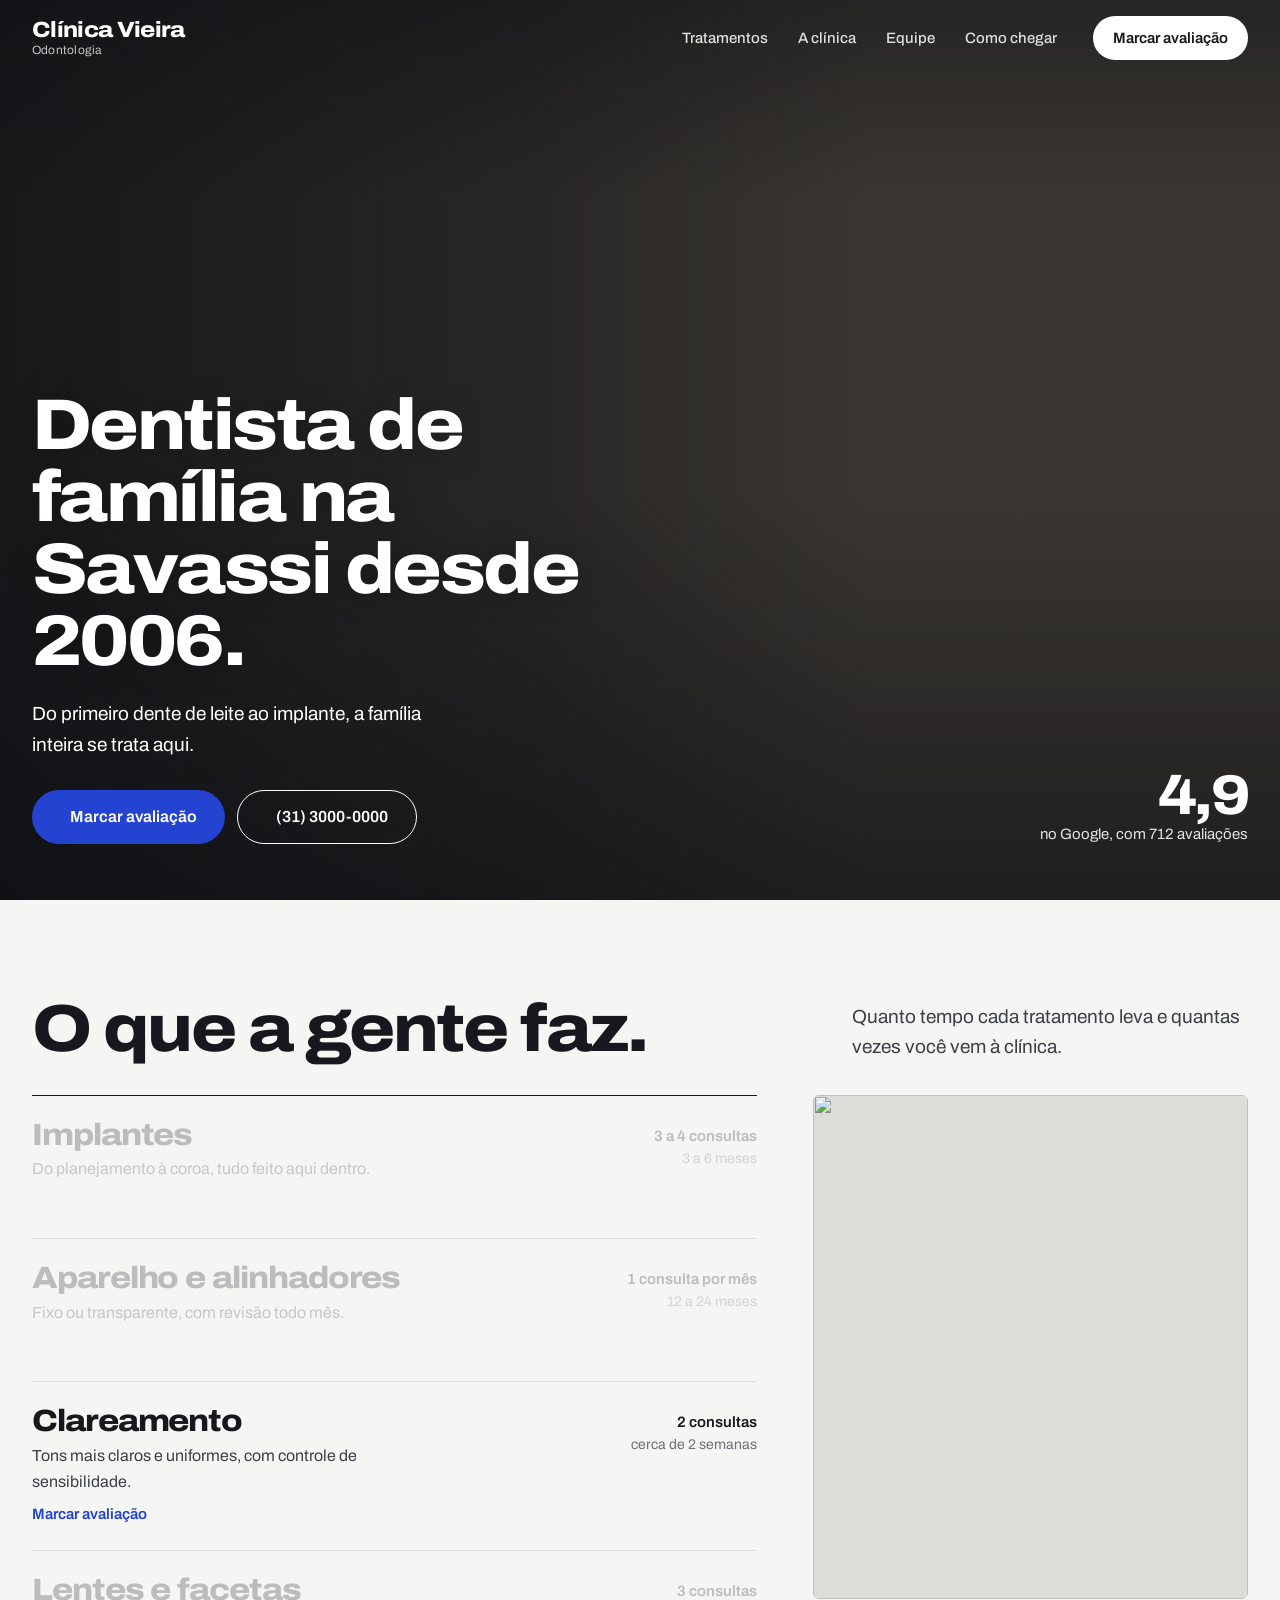
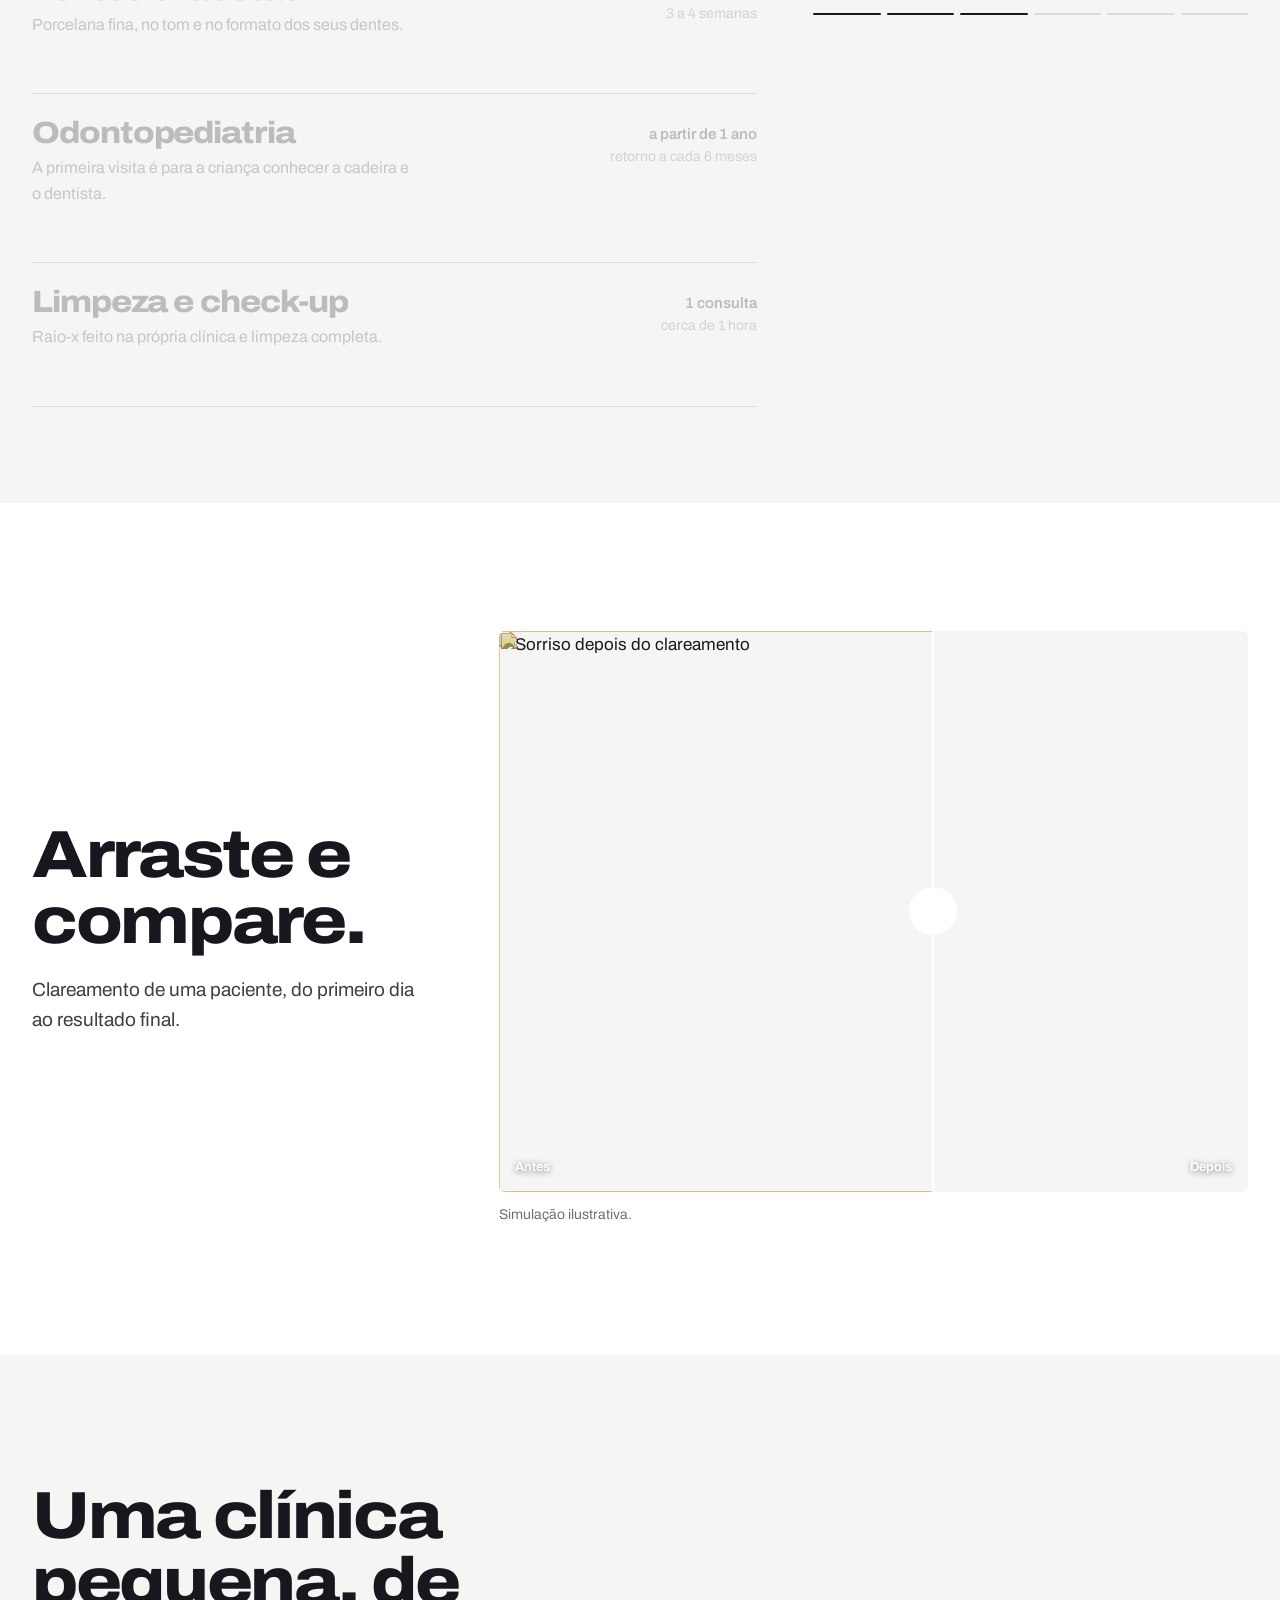
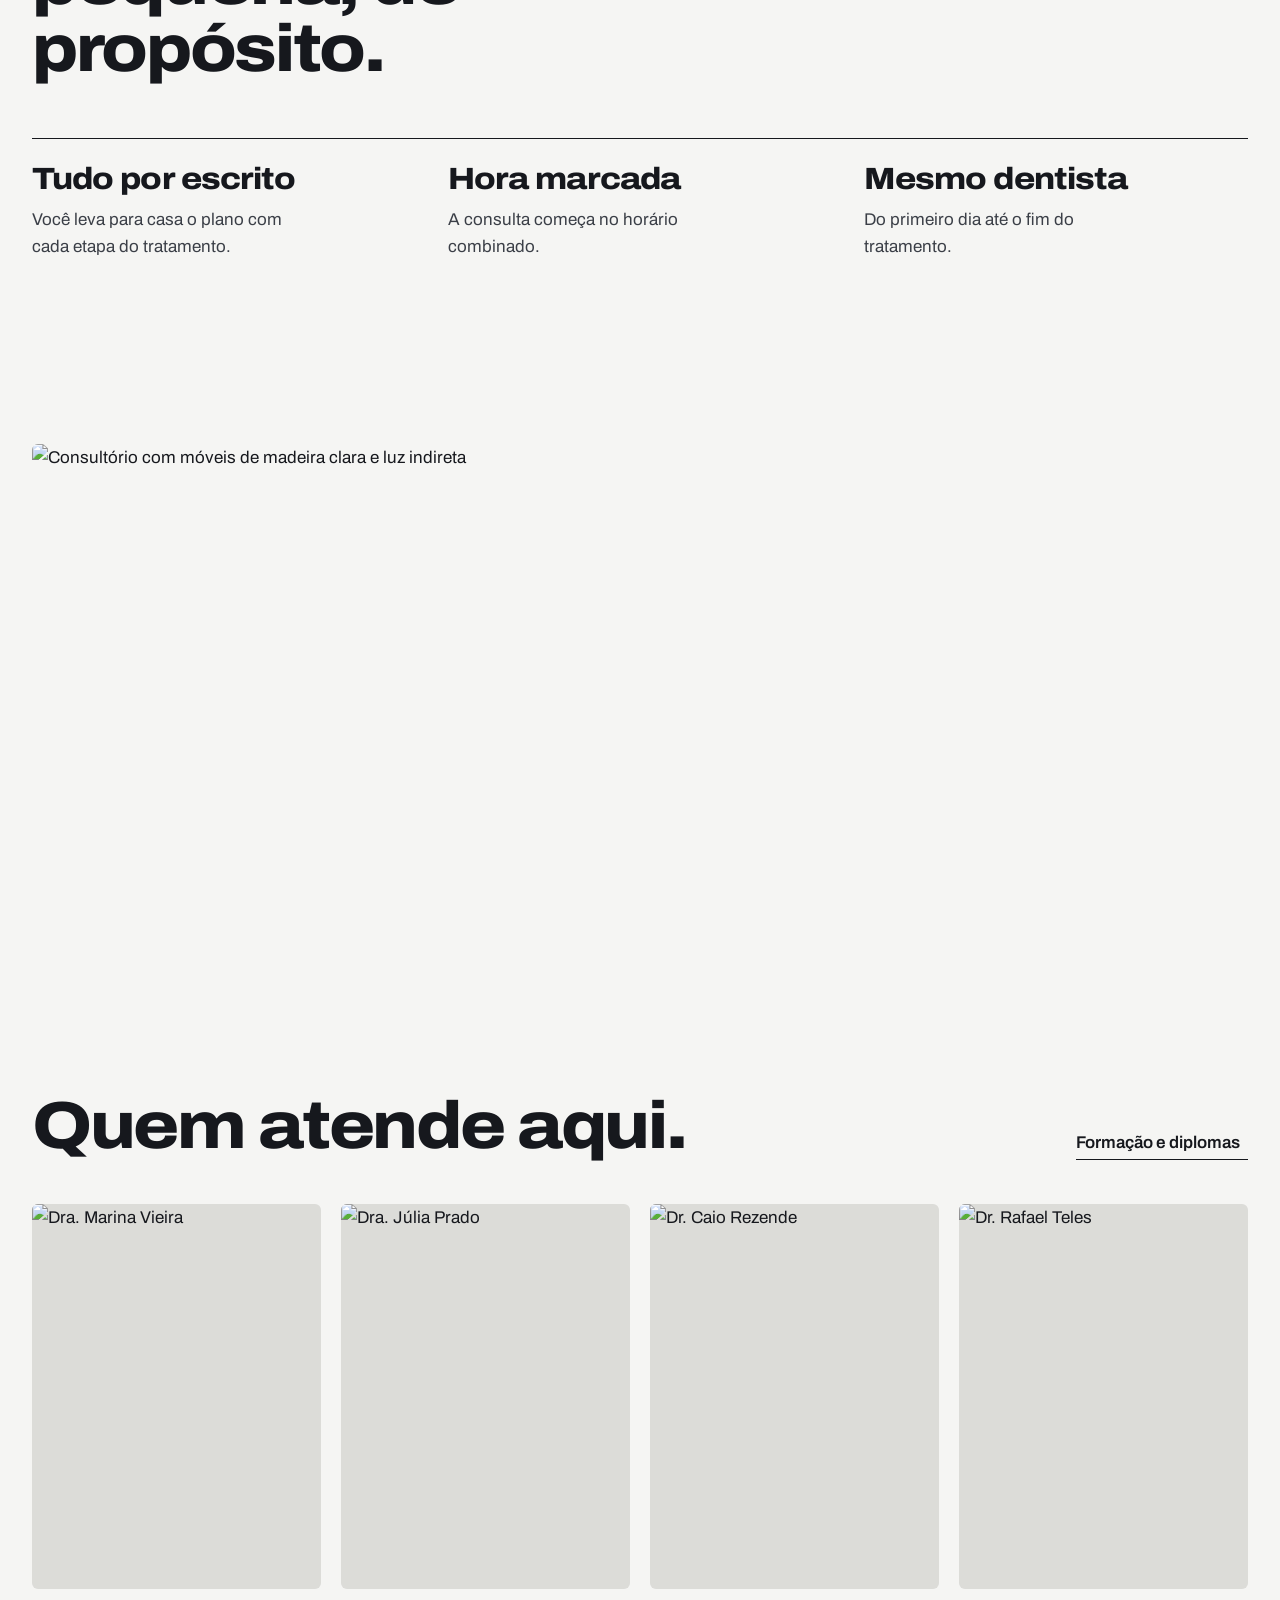
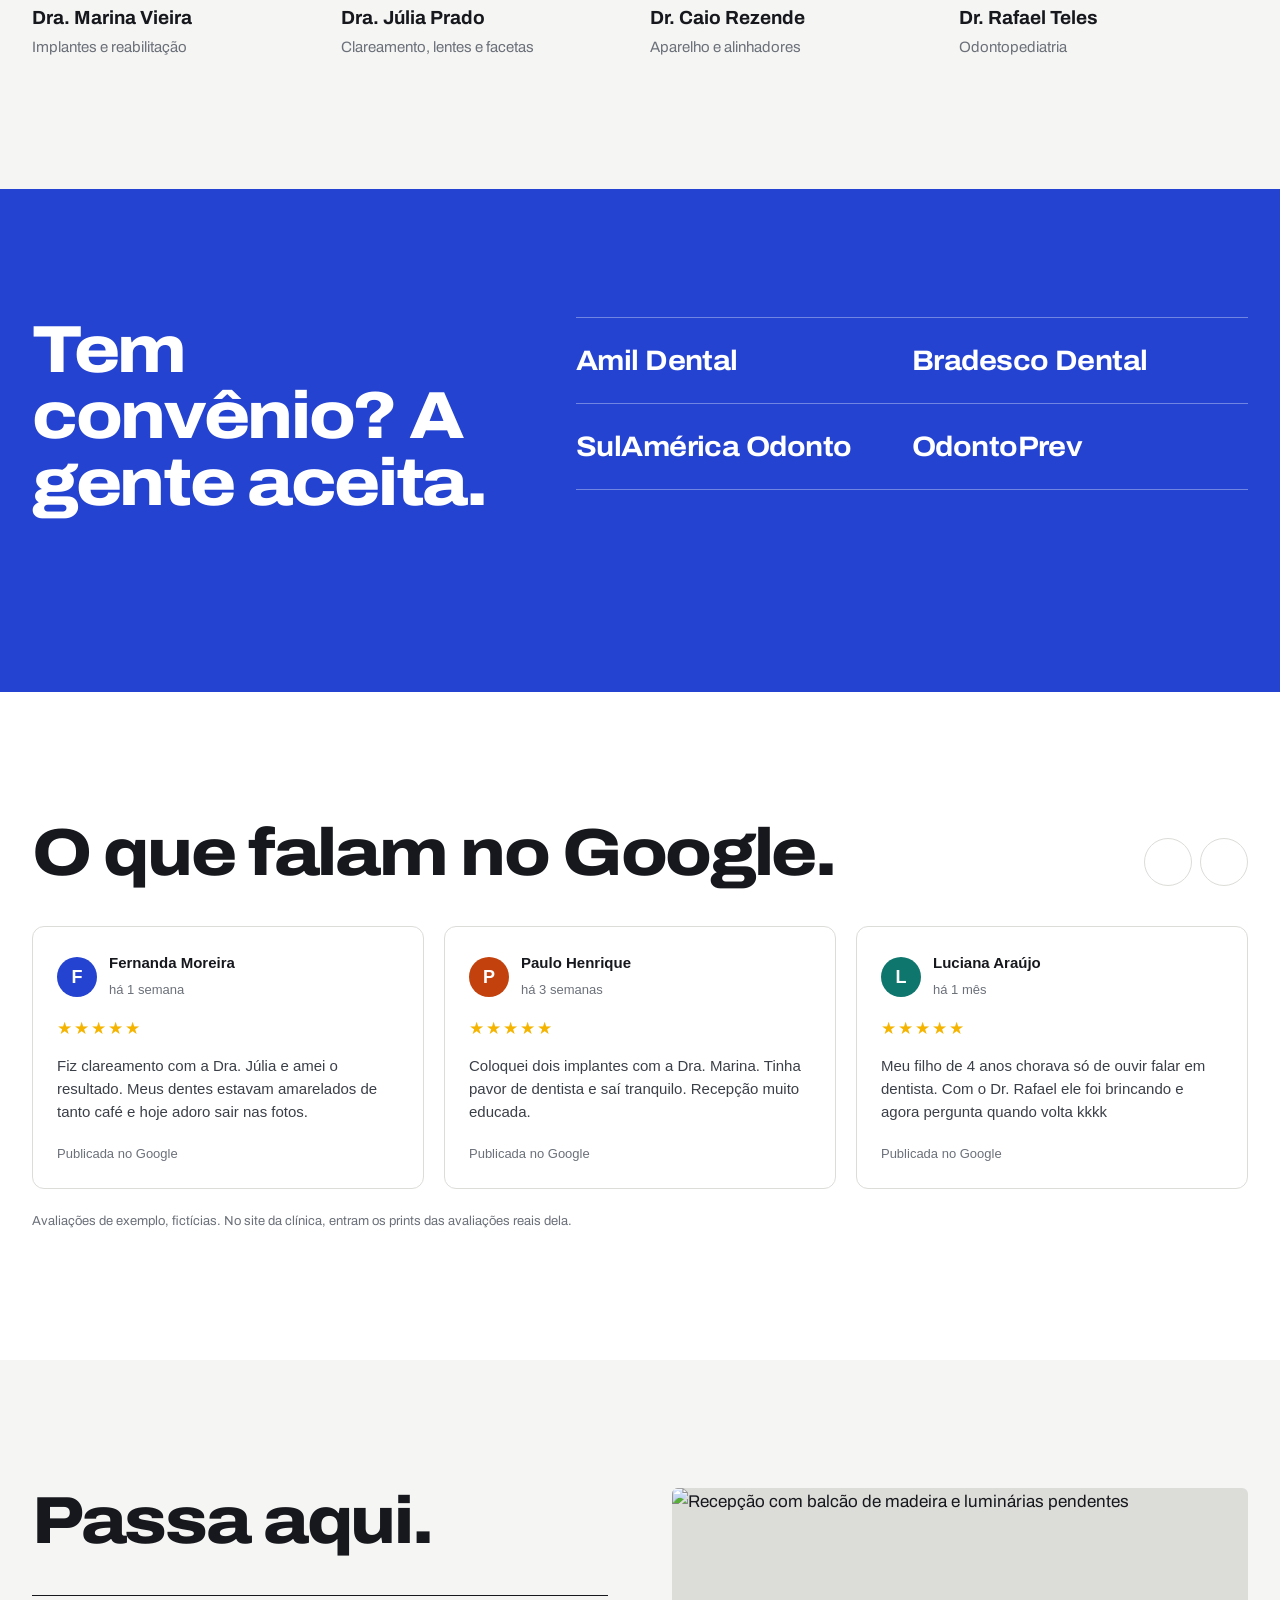
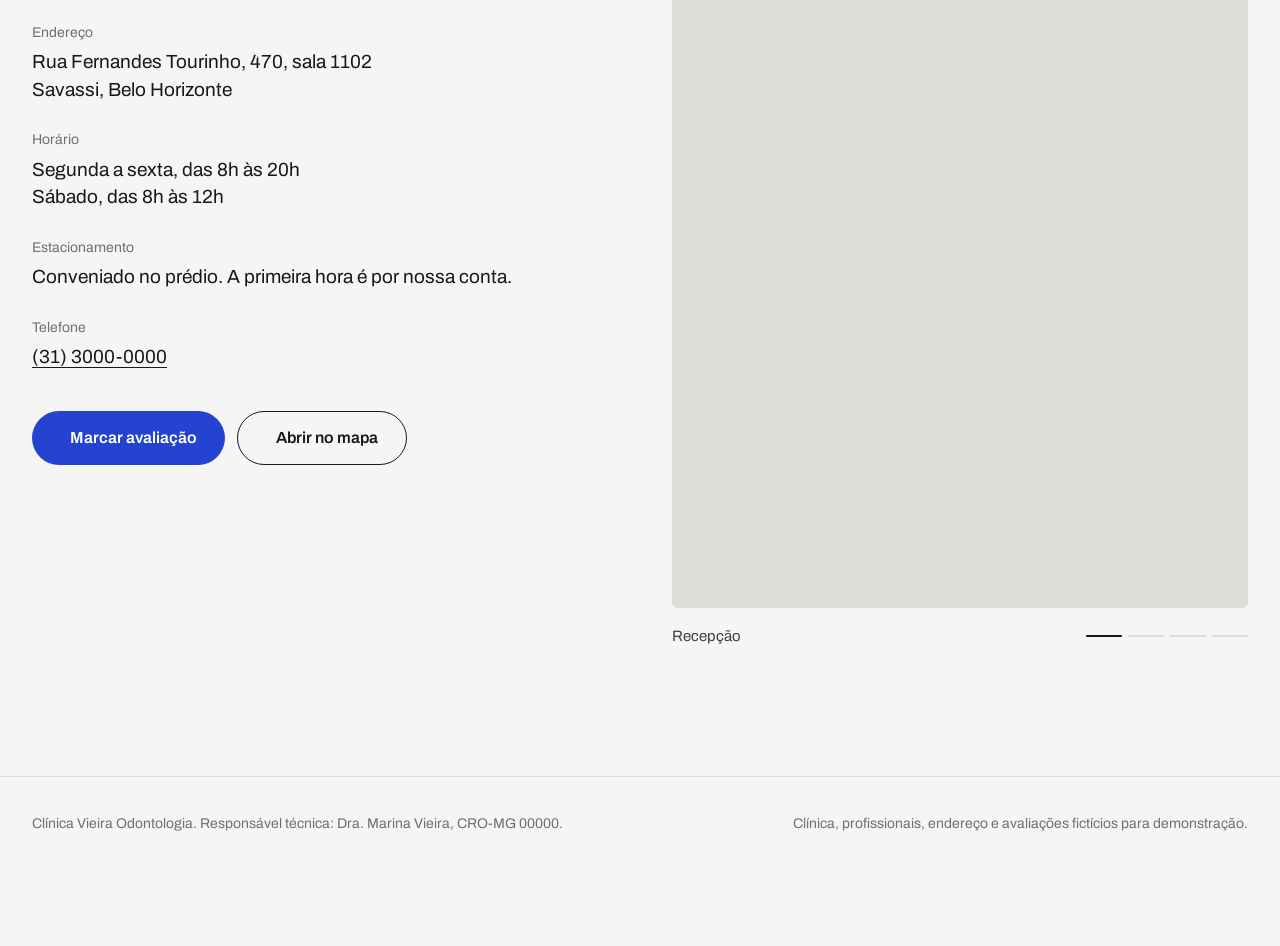
==== commit 69893d0d: "Troca a foto da capa e as fotos dos tratamentos Capa com mulher de cabelo preto liso, deslocada para" ====
--- a/index.html
+++ b/index.html
@@ -9,7 +9,7 @@
 <link rel="preconnect" href="https://fonts.googleapis.com">
 <link rel="preconnect" href="https://fonts.gstatic.com" crossorigin>
 <link href="https://fonts.googleapis.com/css2?family=Archivo:wdth,wght@100..125,400..800&display=swap" rel="stylesheet">
-<link rel="preload" as="image" href="https://images.unsplash.com/photo-1662850886700-4ec19bd30d11?w=2000&q=80">
+<link rel="preload" as="image" href="https://images.unsplash.com/photo-1630939687530-241d630735df?w=2000&q=80">
 <script src="https://unpkg.com/@phosphor-icons/web@2.1.1"></script>
 <link rel="stylesheet" href="styles.css">
 </head>
@@ -31,7 +31,7 @@
 
 <main id="topo">
   <section class="hero" style="padding:0">
-    <div class="hero-img"><img src="https://images.unsplash.com/photo-1662850886700-4ec19bd30d11?w=2000&q=80" alt="Mulher de cabelo cacheado sorrindo, com a mão na cabeça" fetchpriority="high"></div>
+    <div class="hero-img"><img src="https://images.unsplash.com/photo-1630939687530-241d630735df?w=2000&q=80" alt="Mulher de cabelo preto liso sorrindo" fetchpriority="high"></div>
     <div class="wrap hero-text">
       <div>
         <h1 class="rv">Dentista de família na Savassi desde 2006.</h1>
@@ -208,12 +208,12 @@
 
   /* ---------- Tratamentos ---------- */
   const TREATMENTS = [
-    { name: "Implantes", desc: "Do planejamento à coroa, tudo feito aqui dentro.", visits: "3 a 4 consultas", time: "3 a 6 meses", img: "1567516364473-233c4b6fcfbe" },
-    { name: "Aparelho e alinhadores", desc: "Fixo ou transparente, com revisão todo mês.", visits: "1 consulta por mês", time: "12 a 24 meses", img: "1544825471-302679fe3509" },
+    { name: "Implantes", desc: "Do planejamento à coroa, tudo feito aqui dentro.", visits: "3 a 4 consultas", time: "3 a 6 meses", img: "1553514029-1318c9127859" },
+    { name: "Aparelho e alinhadores", desc: "Fixo ou transparente, com revisão todo mês.", visits: "1 consulta por mês", time: "12 a 24 meses", img: "1580489944761-15a19d654956" },
     { name: "Clareamento", desc: "Tons mais claros e uniformes, com controle de sensibilidade.", visits: "2 consultas", time: "cerca de 2 semanas", img: "1594756154841-ac5d160dbf46" },
-    { name: "Lentes e facetas", desc: "Porcelana fina, no tom e no formato dos seus dentes.", visits: "3 consultas", time: "3 a 4 semanas", img: "1650803075918-efbee311735d" },
+    { name: "Lentes e facetas", desc: "Porcelana fina, no tom e no formato dos seus dentes.", visits: "3 consultas", time: "3 a 4 semanas", img: "1605951654320-a55377b36744" },
     { name: "Odontopediatria", desc: "A primeira visita é para a criança conhecer a cadeira e o dentista.", visits: "a partir de 1 ano", time: "retorno a cada 6 meses", img: "1708687045000-9dbb586ad1e2" },
-    { name: "Limpeza e check-up", desc: "Raio-x feito na própria clínica e limpeza completa.", visits: "1 consulta", time: "cerca de 1 hora", img: "1662837775286-7e6258c7c595" },
+    { name: "Limpeza e check-up", desc: "Raio-x feito na própria clínica e limpeza completa.", visits: "1 consulta", time: "cerca de 1 hora", img: "1578933301026-3e5e901126dc" },
   ];
   $("#treat-list").innerHTML = TREATMENTS.map((t, i) => `
     <li>
--- a/styles.css
+++ b/styles.css
@@ -54,7 +54,9 @@
 /* ---------- Hero ---------- */
 .hero { position: relative; min-height: 100dvh; display: flex; align-items: flex-end; color: #fff; overflow: clip; }
 .hero-img { position: absolute; inset: 0; background: #3a3631; }
-.hero-img img { width: 100%; height: 100%; object-fit: cover; object-position: 60% 30%; }
+.hero-img img { width: 100%; height: 100%; object-fit: cover; object-position: 55% 25%; }
+/* No computador, a foto vai um pouco para a direita para o título não cobrir o rosto */
+@media (min-width: 1025px) { .hero-img img { scale: 1.16; translate: 7% 0; } }
 /* Escurece a esquerda e a base para o texto ficar legível sobre a foto */
 .hero::after { content: ""; position: absolute; inset: 0; background:
   linear-gradient(180deg, rgb(10 12 18 / .4) 0%, rgb(10 12 18 / 0) 22%),
@@ -74,24 +76,25 @@
 /* ---------- Tratamentos ----------
    Lista à esquerda e foto fixa à direita. O item que passa pelo meio da tela
    fica em destaque e a foto troca junto. */
-.treat-head { display: flex; justify-content: space-between; align-items: end; gap: 32px; margin-bottom: 40px; flex-wrap: wrap; }
+.treat-head { display: flex; justify-content: space-between; align-items: end; gap: 32px; margin-bottom: 32px; flex-wrap: wrap; }
+#tratamentos { padding: 96px 0; }
 .treat-head .lead { max-width: 36ch; }
-.treat-layout { display: grid; grid-template-columns: 1.1fr .9fr; gap: 72px; align-items: start; }
+.treat-layout { display: grid; grid-template-columns: 1.25fr .75fr; gap: 56px; align-items: start; }
 .treat-list { list-style: none; border-top: 1px solid var(--ink); }
 .treat-list li { border-bottom: 1px solid var(--line); }
-.treat-row { width: 100%; display: grid; grid-template-columns: 1fr auto; gap: 10px 24px; padding: 48px 0; text-align: left; opacity: .25; transition: opacity .5s var(--ease); }
+.treat-row { width: 100%; display: grid; grid-template-columns: 1fr auto; gap: 6px 24px; padding: 24px 0; text-align: left; opacity: .25; transition: opacity .5s var(--ease); }
 .treat-row:hover { opacity: .6; }
 .treat-row.is-active { opacity: 1; }
-.treat-row h3 { font-size: clamp(30px, 3.4vw, 48px); grid-column: 1; }
-.treat-row p { grid-column: 1; color: var(--ink-2); font-size: 17px; max-width: 38ch; }
-.treat-meta { grid-column: 2; grid-row: 1 / span 2; text-align: right; font-size: 15px; color: var(--muted); align-self: start; padding-top: 8px; }
-.treat-meta b { display: block; color: var(--ink); font-weight: 600; font-size: 17px; }
-.treat-cta { grid-column: 1; display: inline-flex; align-items: center; gap: 8px; margin-top: 8px; font-weight: 600; color: var(--accent); opacity: 0; transform: translateY(8px); transition: opacity .4s, transform .5s var(--ease); }
+.treat-row h3 { font-size: clamp(24px, 2.4vw, 34px); grid-column: 1; }
+.treat-row p { grid-column: 1; color: var(--ink-2); font-size: 16px; max-width: 42ch; }
+.treat-meta { grid-column: 2; grid-row: 1 / span 2; text-align: right; font-size: 14px; color: var(--muted); align-self: start; padding-top: 4px; }
+.treat-meta b { display: block; color: var(--ink); font-weight: 600; font-size: 15px; }
+.treat-cta { grid-column: 1; display: inline-flex; align-items: center; gap: 8px; margin-top: 2px; font-size: 15px; font-weight: 600; color: var(--accent); opacity: 0; transform: translateY(8px); transition: opacity .4s, transform .5s var(--ease); }
 .treat-row.is-active .treat-cta { opacity: 1; transform: none; }
 .treat-row:hover .treat-cta i { transform: translateX(4px); }
 .treat-cta i { transition: transform .3s var(--ease); }
 .treat-thumb { display: none; }
-.treat-visual { position: sticky; top: 100px; height: min(calc(100vh - 140px), 720px); display: flex; flex-direction: column; gap: 14px; }
+.treat-visual { position: sticky; top: 110px; height: min(calc(100vh - 200px), 520px); display: flex; flex-direction: column; gap: 14px; }
 .treat-frames { position: relative; flex: 1; border-radius: var(--r); overflow: hidden; background: var(--line); }
 .treat-frames img { position: absolute; inset: 0; width: 100%; height: 100%; object-fit: cover; opacity: 0; transform: scale(1.08); transition: opacity .9s cubic-bezier(.4, 0, .2, 1), transform 1.6s var(--ease); }
 .treat-frames img.is-on { opacity: 1; transform: scale(1); }
@@ -249,17 +252,21 @@
   .team-row { grid-template-columns: repeat(2, 1fr); }
   .treat-layout { grid-template-columns: 1fr; }
   .treat-visual { display: none; }
-  .treat-row { grid-template-columns: 1fr; padding: 36px 0; opacity: .45; }
-  .treat-thumb { display: block; width: 100%; aspect-ratio: 16 / 10; object-fit: cover; border-radius: var(--r); margin-bottom: 14px; background: var(--line); }
-  .treat-meta { grid-column: 1; grid-row: auto; text-align: left; padding-top: 0; }
-  .treat-meta b { display: inline; margin-right: 8px; }
-  .treat-cta { opacity: 1; transform: none; }
+  .treat-row { grid-template-columns: 96px 1fr; gap: 4px 16px; padding: 18px 0; opacity: .5; align-items: start; }
+  .treat-thumb { display: block; grid-column: 1; grid-row: 1 / span 3; width: 96px; aspect-ratio: 1; object-fit: cover; border-radius: var(--r); background: var(--line); }
+  .treat-row h3, .treat-row p, .treat-meta { grid-column: 2; }
+  .treat-row h3 { font-size: 22px; }
+  .treat-row p { font-size: 15px; line-height: 1.45; }
+  .treat-meta { grid-row: auto; text-align: left; padding-top: 2px; font-size: 13px; }
+  .treat-meta b { display: inline; margin-right: 6px; font-size: 13px; }
+  .treat-cta { display: none; }
   .review-track { grid-auto-columns: calc((100% - 20px) / 2); }
 }
 @media (max-width: 767px) {
   body { font-size: 16px; }
   .wrap { padding: 0 16px; }
   section { padding: 88px 0; }
+  #tratamentos { padding: 72px 0; }
   .nav { height: 64px; }
   .nav .btn { display: none; }
   .hero p { font-size: 17px; }
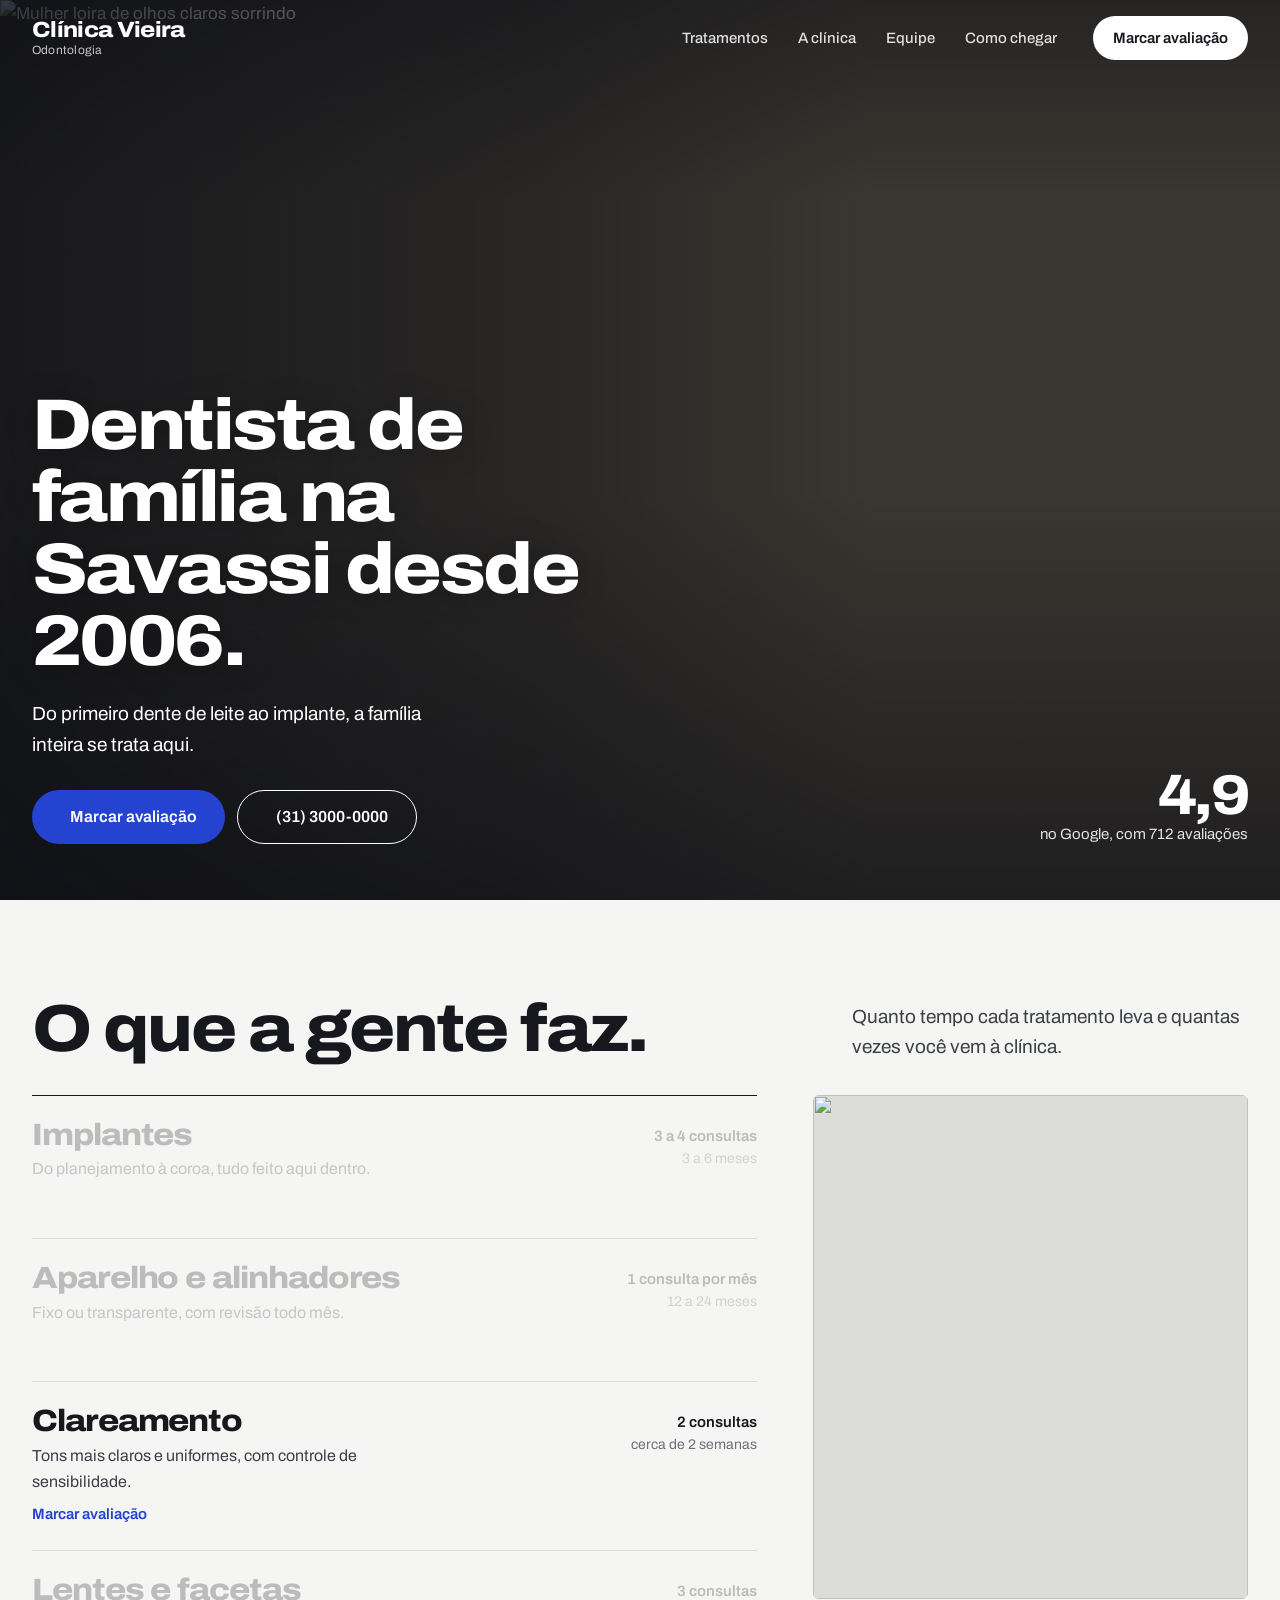
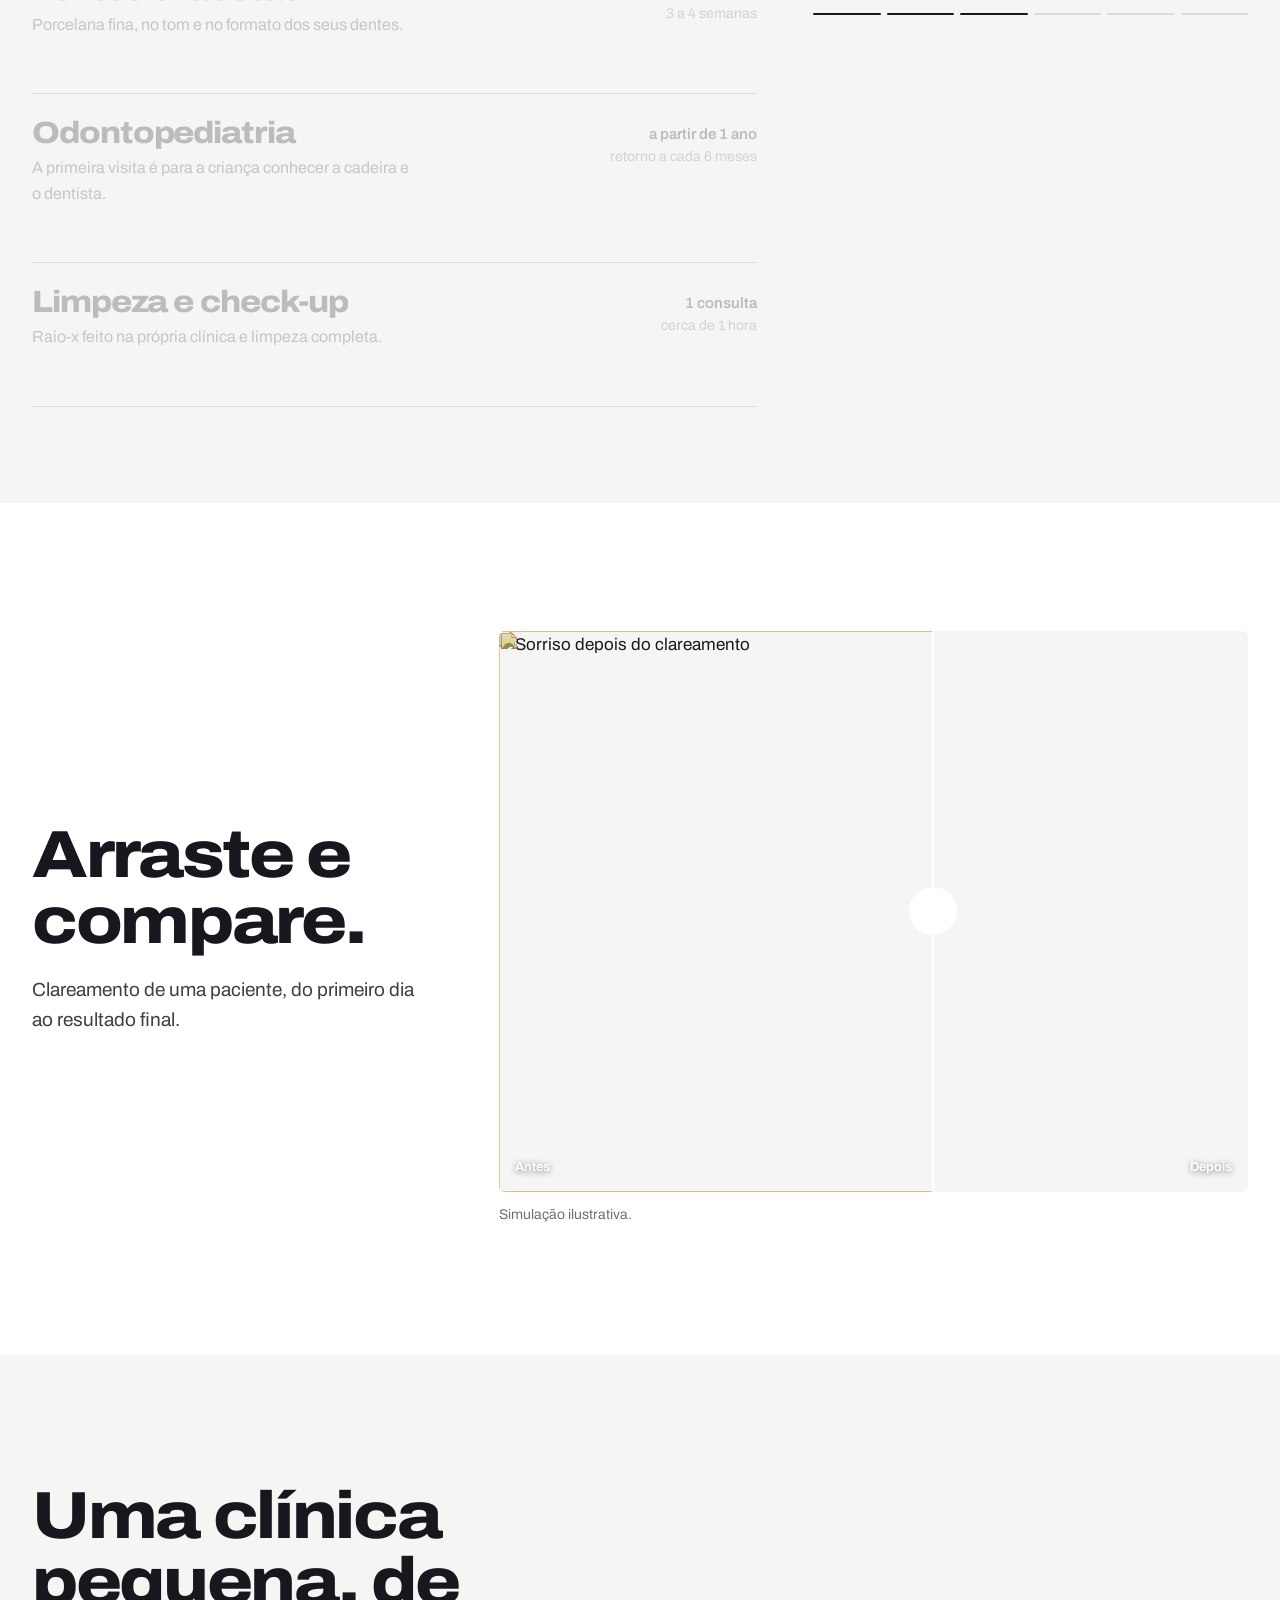
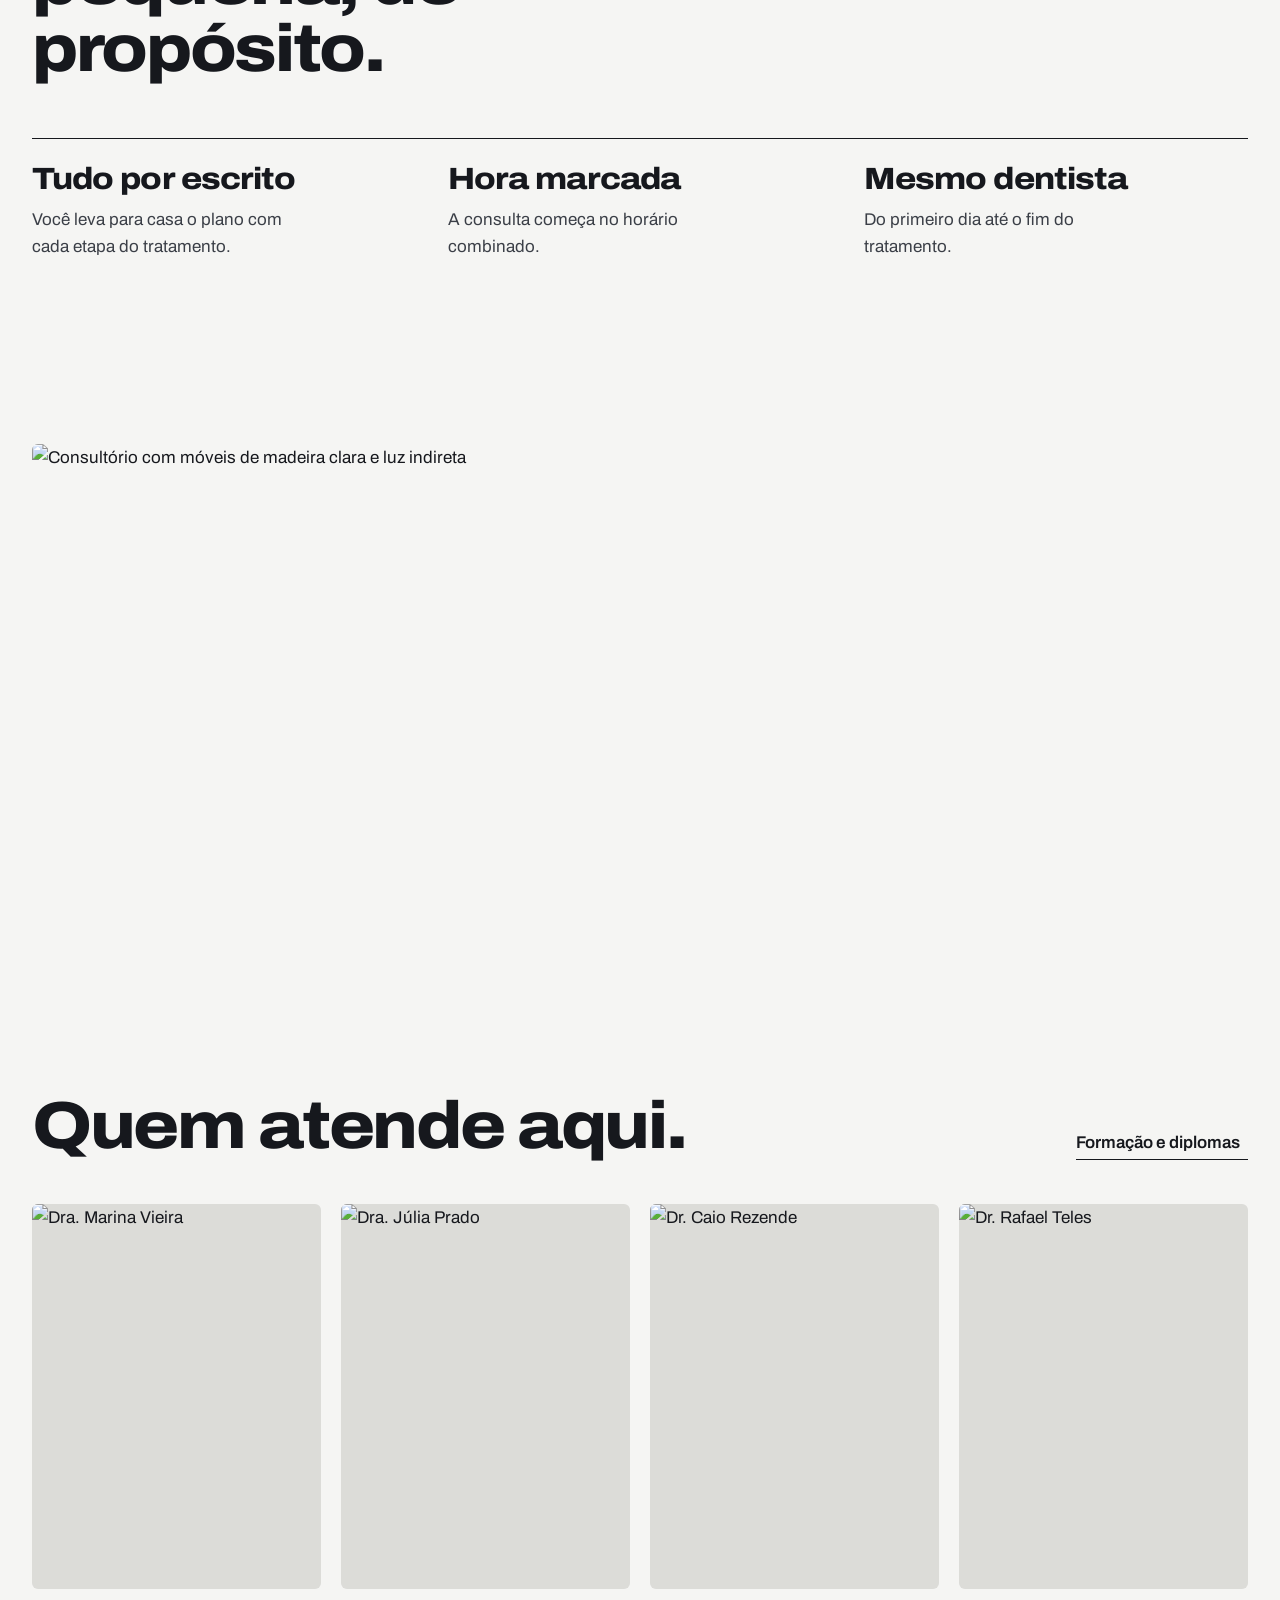
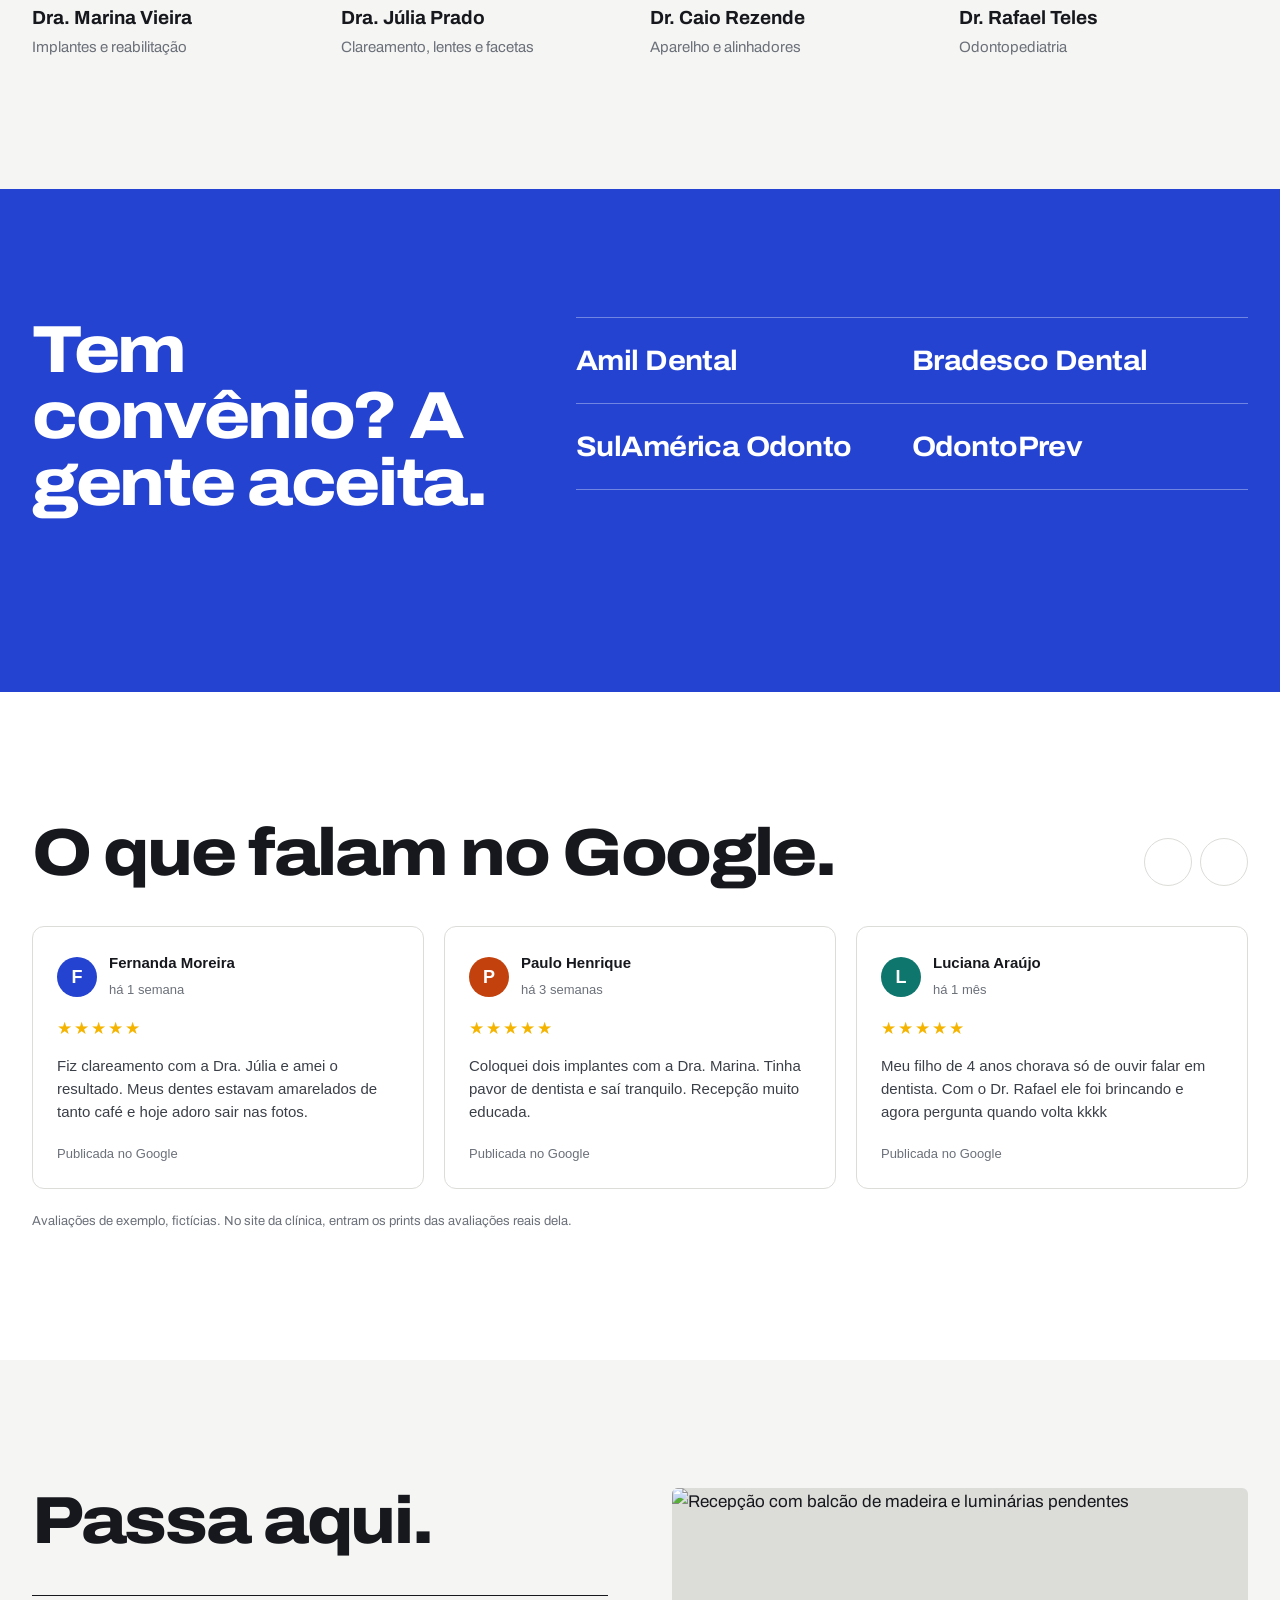
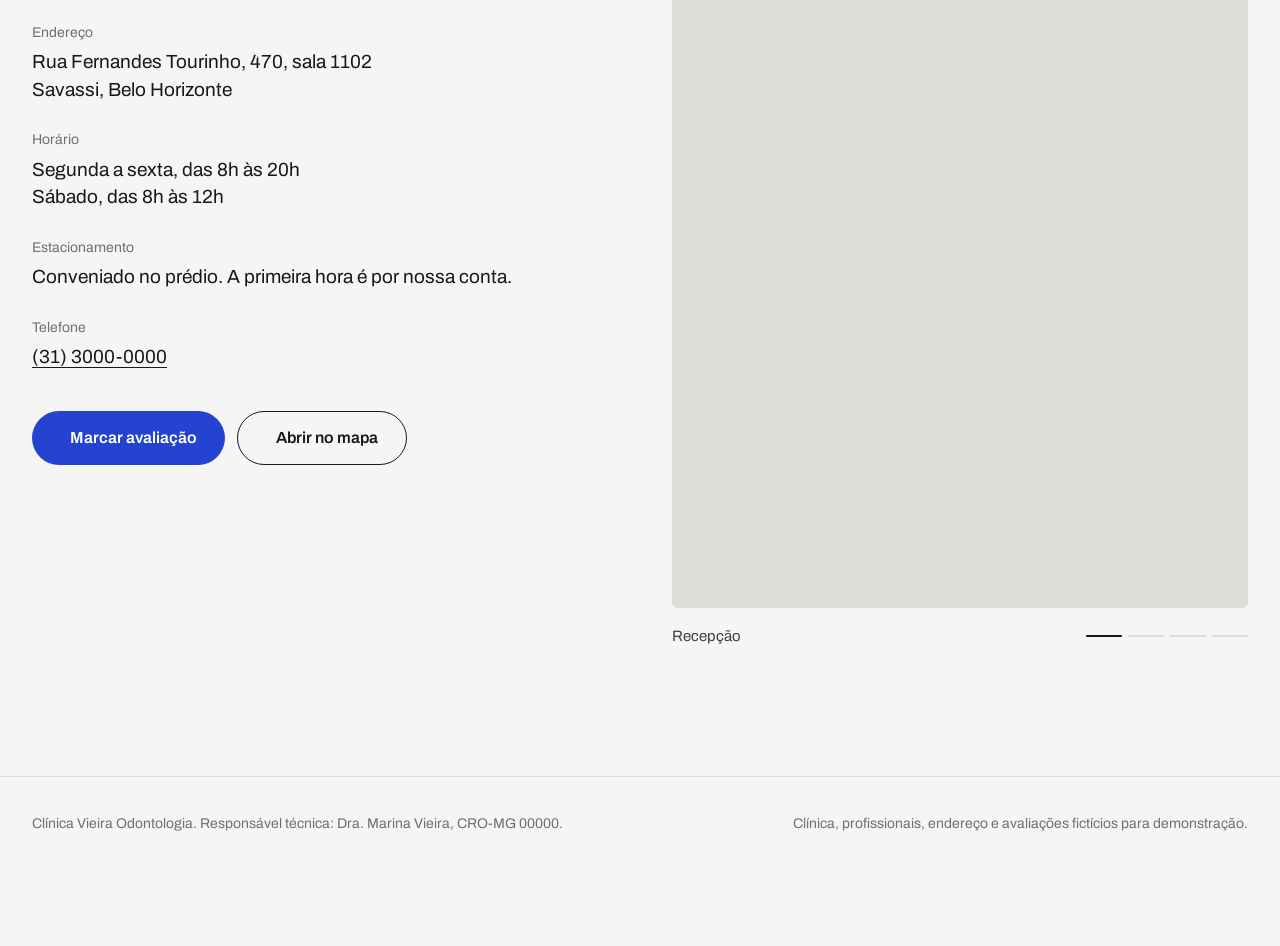
==== commit c5d0cd34: "Troca a capa por foto de mulher loira e ajusta a capa no celular No computador, a foto já deixa o ro" ====
--- a/index.html
+++ b/index.html
@@ -9,7 +9,7 @@
 <link rel="preconnect" href="https://fonts.googleapis.com">
 <link rel="preconnect" href="https://fonts.gstatic.com" crossorigin>
 <link href="https://fonts.googleapis.com/css2?family=Archivo:wdth,wght@100..125,400..800&display=swap" rel="stylesheet">
-<link rel="preload" as="image" href="https://images.unsplash.com/photo-1630939687530-241d630735df?w=2000&q=80">
+<link rel="preload" as="image" href="https://images.unsplash.com/photo-1753161024003-4514ef3fb6c7?w=2000&q=80">
 <script src="https://unpkg.com/@phosphor-icons/web@2.1.1"></script>
 <link rel="stylesheet" href="styles.css">
 </head>
@@ -31,7 +31,7 @@
 
 <main id="topo">
   <section class="hero" style="padding:0">
-    <div class="hero-img"><img src="https://images.unsplash.com/photo-1630939687530-241d630735df?w=2000&q=80" alt="Mulher de cabelo preto liso sorrindo" fetchpriority="high"></div>
+    <div class="hero-img"><img src="https://images.unsplash.com/photo-1753161024003-4514ef3fb6c7?w=2000&q=80" alt="Mulher loira de olhos claros sorrindo" fetchpriority="high"></div>
     <div class="wrap hero-text">
       <div>
         <h1 class="rv">Dentista de família na Savassi desde 2006.</h1>
--- a/styles.css
+++ b/styles.css
@@ -54,9 +54,7 @@
 /* ---------- Hero ---------- */
 .hero { position: relative; min-height: 100dvh; display: flex; align-items: flex-end; color: #fff; overflow: clip; }
 .hero-img { position: absolute; inset: 0; background: #3a3631; }
-.hero-img img { width: 100%; height: 100%; object-fit: cover; object-position: 55% 25%; }
-/* No computador, a foto vai um pouco para a direita para o título não cobrir o rosto */
-@media (min-width: 1025px) { .hero-img img { scale: 1.16; translate: 7% 0; } }
+.hero-img img { width: 100%; height: 100%; object-fit: cover; object-position: 70% 30%; }
 /* Escurece a esquerda e a base para o texto ficar legível sobre a foto */
 .hero::after { content: ""; position: absolute; inset: 0; background:
   linear-gradient(180deg, rgb(10 12 18 / .4) 0%, rgb(10 12 18 / 0) 22%),
@@ -247,7 +245,7 @@
   .hero-text { grid-template-columns: 1fr; }
   .google { text-align: left; display: flex; align-items: baseline; gap: 12px; }
   .google b { font-size: 40px; }
-  .hero-img img { object-position: 55% 25%; }
+  .hero-img img { object-position: 72% 25%; }
   .ba-grid, .visit-grid, .pay-grid { grid-template-columns: 1fr; gap: 40px; }
   .team-row { grid-template-columns: repeat(2, 1fr); }
   .treat-layout { grid-template-columns: 1fr; }
@@ -272,7 +270,11 @@
   .hero p { font-size: 17px; }
   .hero-text { padding-bottom: 32px; gap: 20px; }
   .hero h1 { font-size: 42px; }
-  .hero::after { background: linear-gradient(180deg, rgb(10 12 18 / .4) 0%, rgb(10 12 18 / 0) 20%, rgb(10 12 18 / .15) 40%, rgb(10 12 18 / .82) 100%); }
+  /* No celular a foto fica na parte de cima e o texto embaixo, sobre um fundo escuro que nasce da foto */
+  .hero { background: #1d1b1a; }
+  .hero-img { bottom: 36%; }
+  .hero-img img { object-position: 72% 20%; }
+  .hero::after { background: linear-gradient(180deg, rgb(10 12 18 / .35) 0%, rgb(10 12 18 / 0) 14%, rgb(29 27 26 / 0) 40%, #1d1b1a 64%); }
   .hero .ctas .btn { flex: 1 1 100%; }
   .promises { grid-template-columns: 1fr; gap: 0; margin-top: 36px; }
   .promises > div { padding: 18px 0; border-bottom: 1px solid var(--line); }
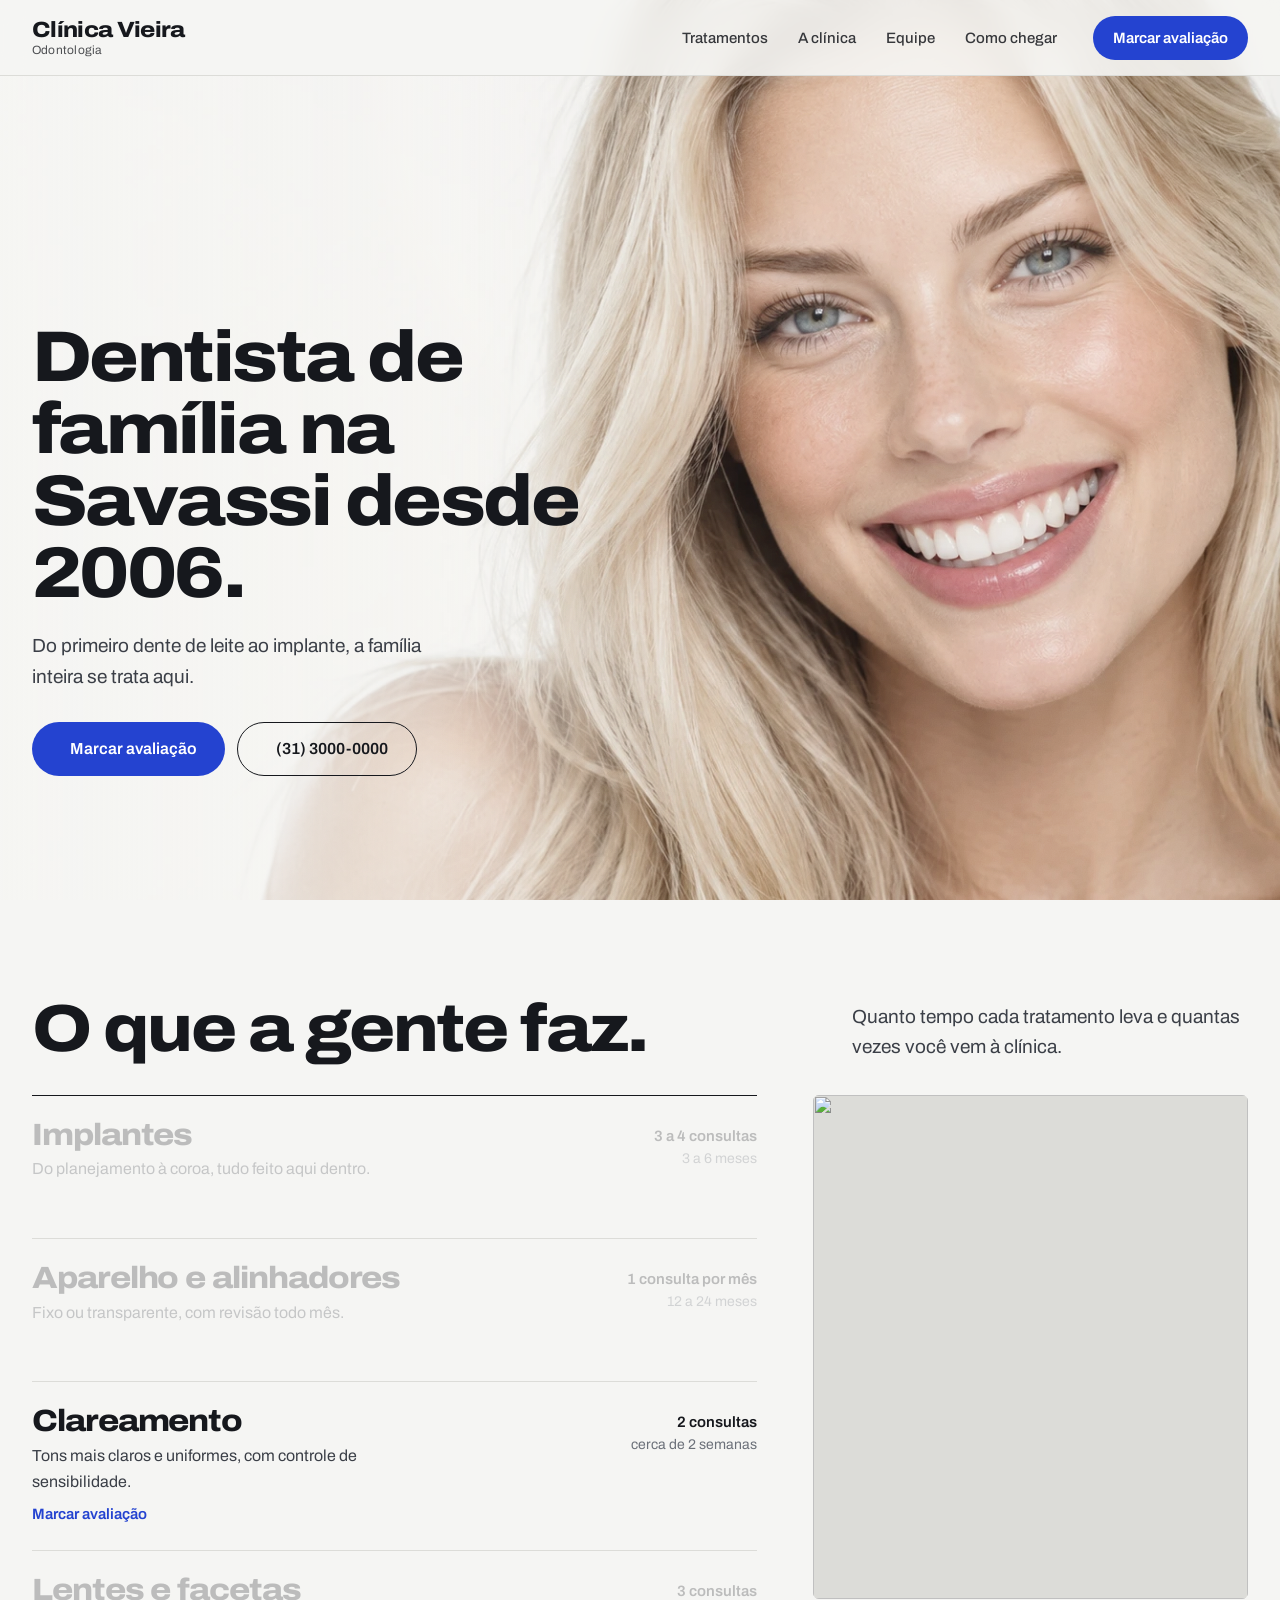
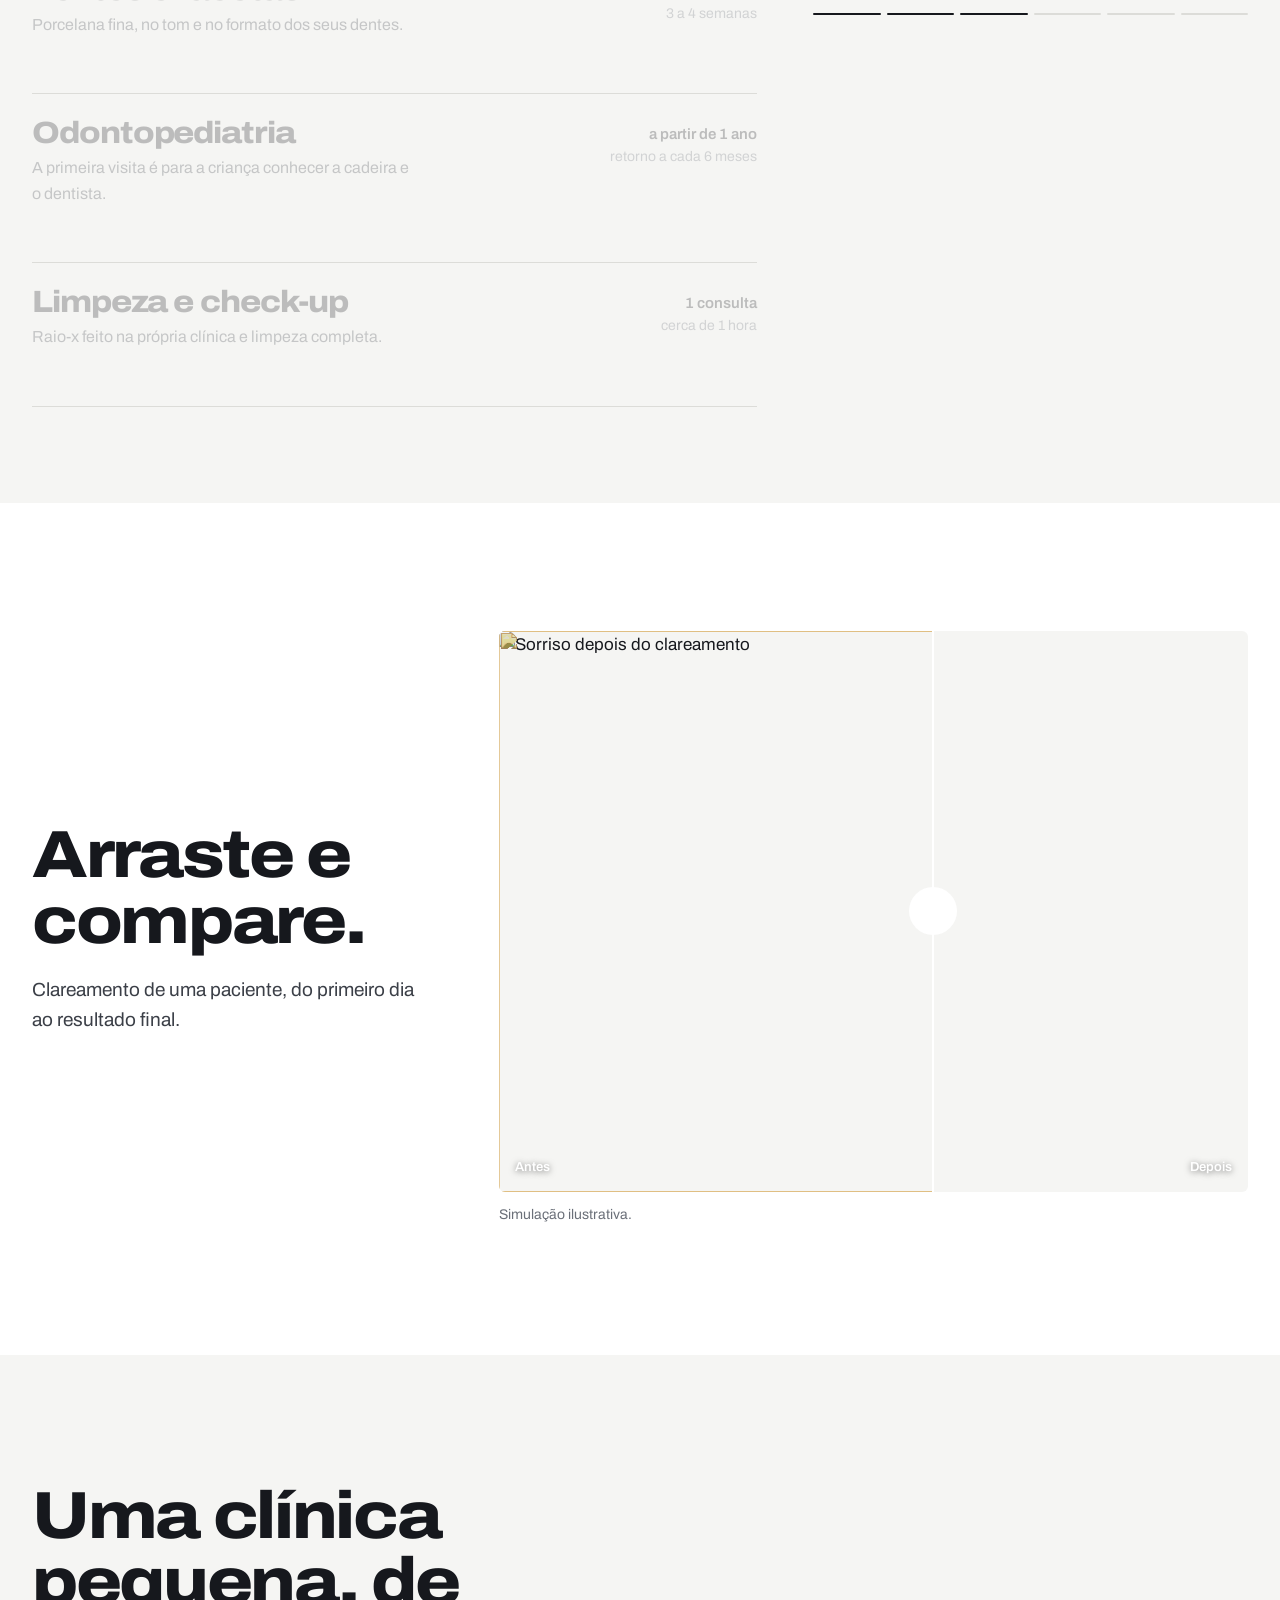
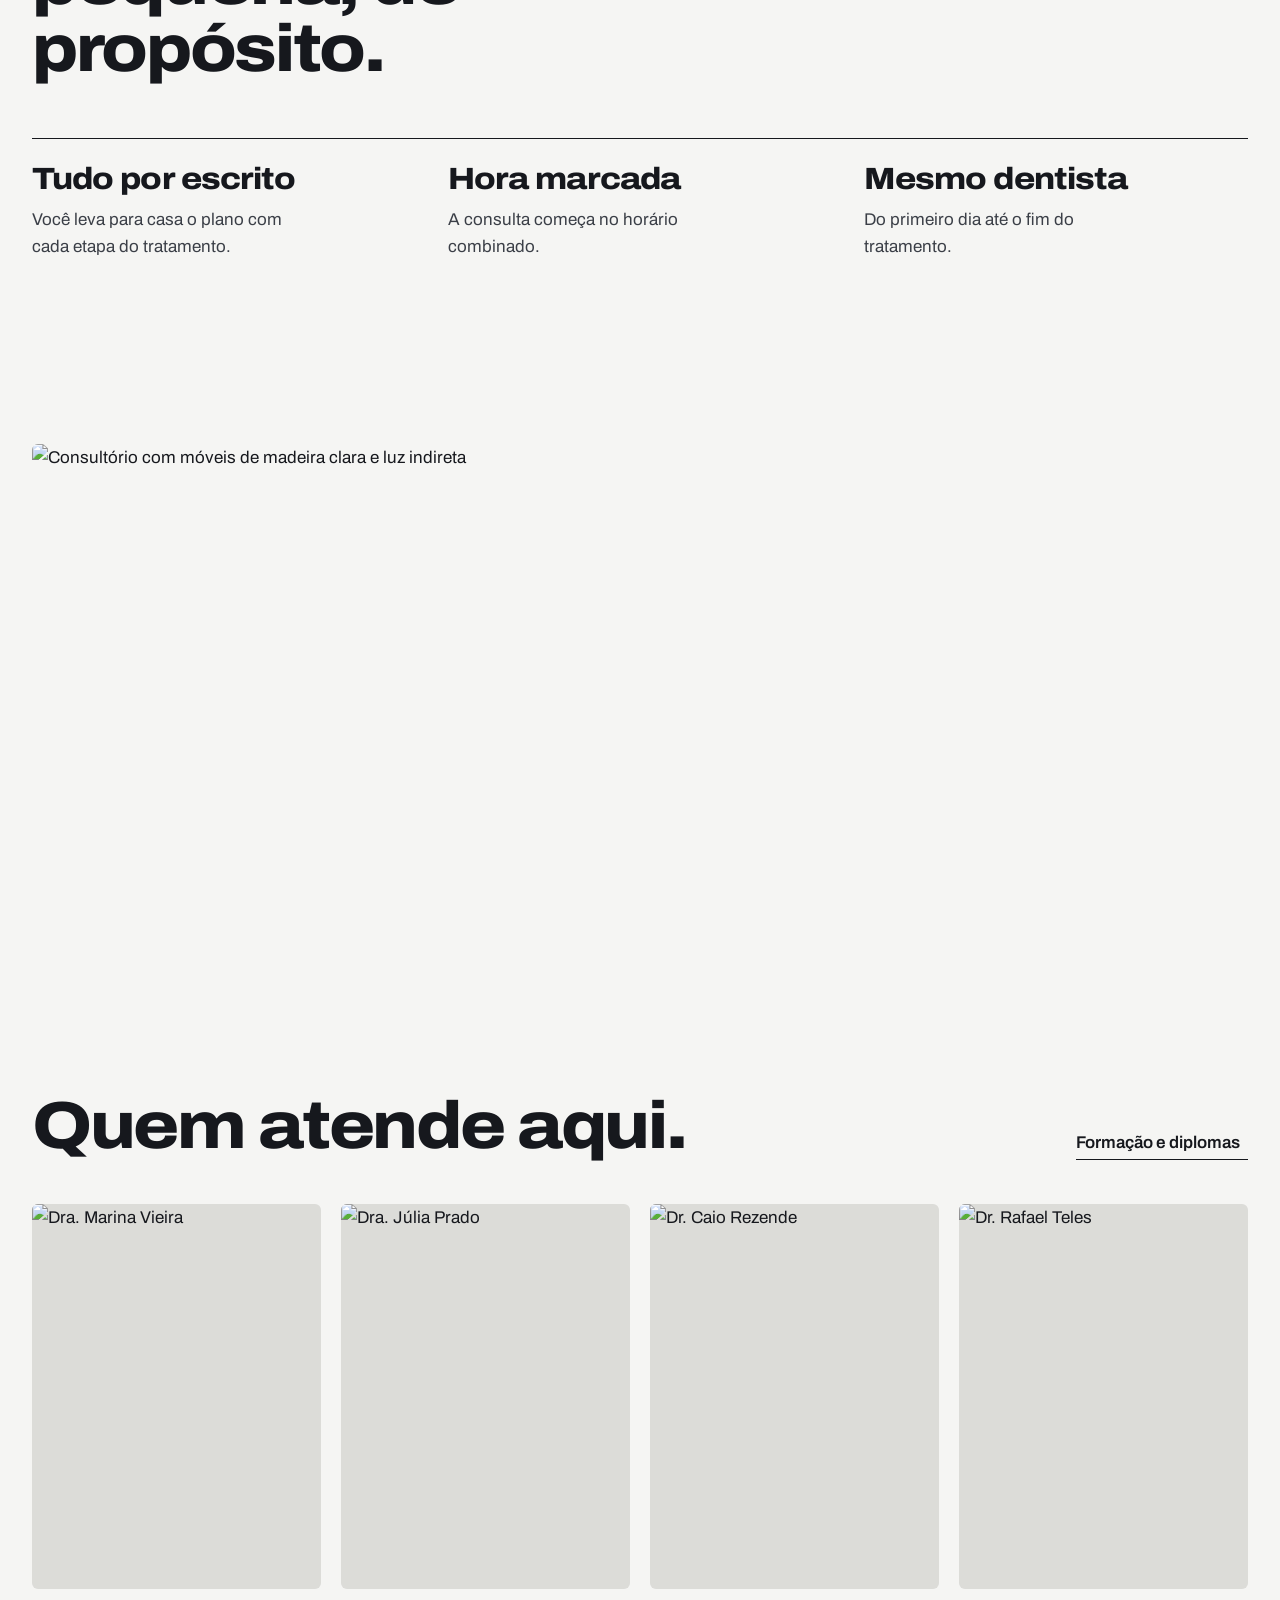
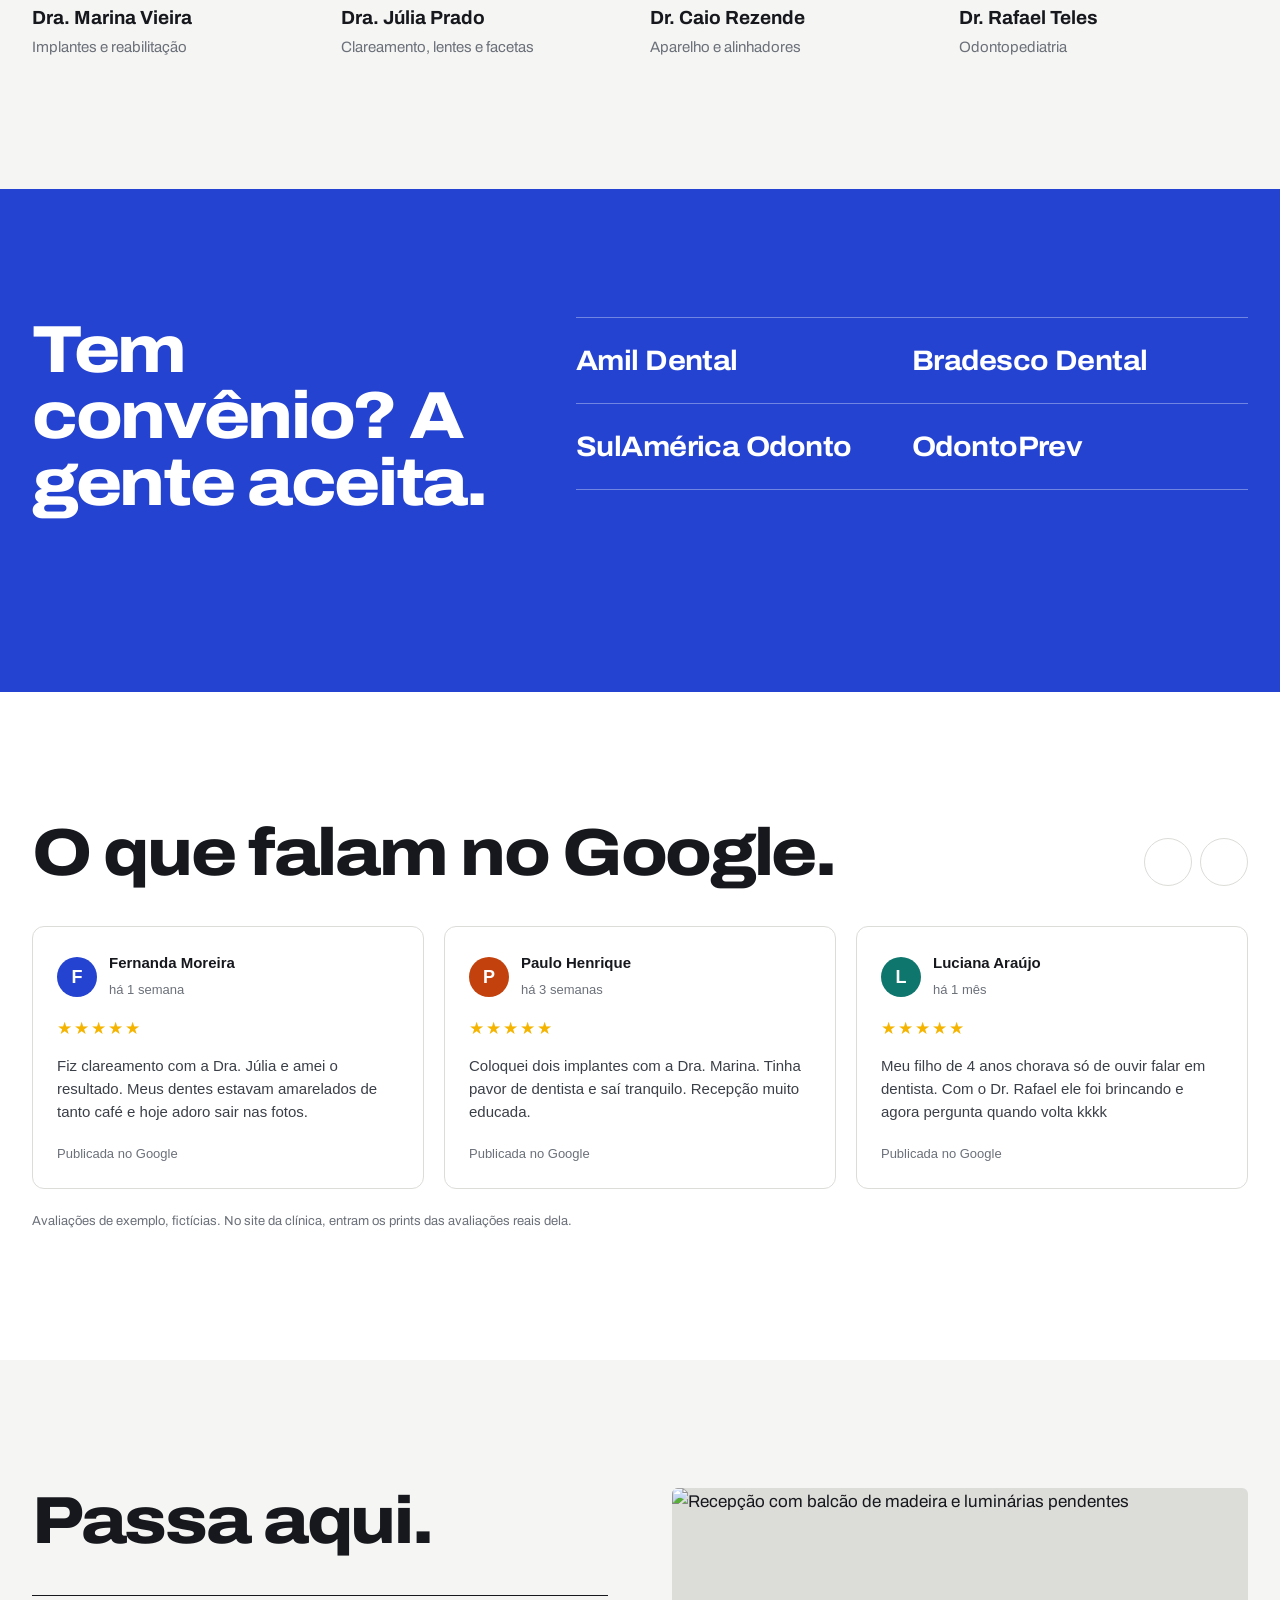
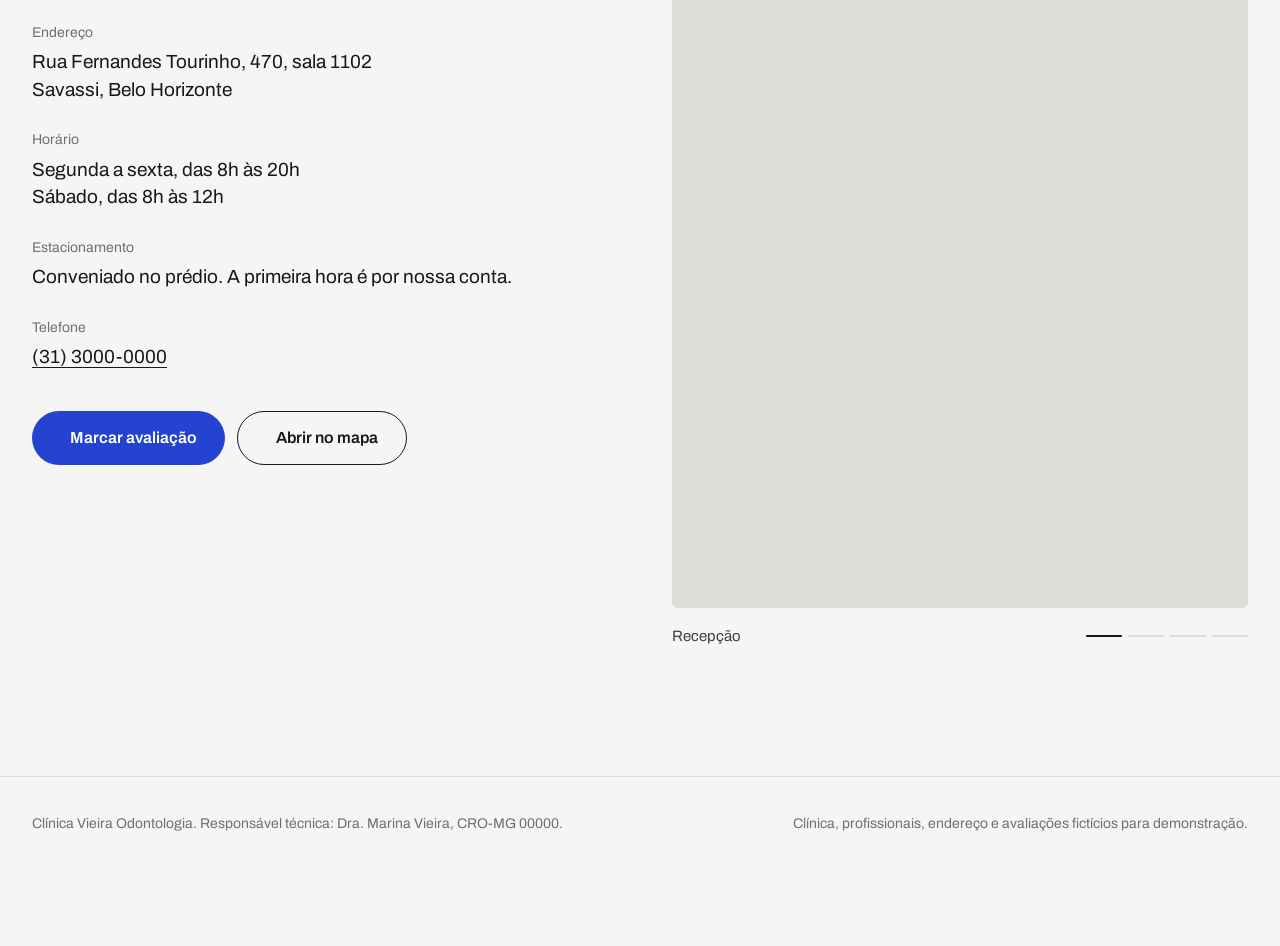
==== commit 20343fa0: "Usa foto própria na capa, com fundo claro e tratamento de luz A capa passa a usar images/capa.webp, " ====
--- a/index.html
+++ b/index.html
@@ -9,14 +9,14 @@
 <link rel="preconnect" href="https://fonts.googleapis.com">
 <link rel="preconnect" href="https://fonts.gstatic.com" crossorigin>
 <link href="https://fonts.googleapis.com/css2?family=Archivo:wdth,wght@100..125,400..800&display=swap" rel="stylesheet">
-<link rel="preload" as="image" href="https://images.unsplash.com/photo-1753161024003-4514ef3fb6c7?w=2000&q=80">
+<link rel="preload" as="image" href="images/capa.webp">
 <script src="https://unpkg.com/@phosphor-icons/web@2.1.1"></script>
 <link rel="stylesheet" href="styles.css">
 </head>
 <body>
 <script>document.documentElement.classList.add("js")</script>
 
-<header class="nav" id="nav">
+<header class="nav light" id="nav">
   <div class="wrap">
     <a class="brand" href="#topo"><b>Clínica Vieira</b><span>Odontologia</span></a>
     <ul class="nav-links">
@@ -31,7 +31,7 @@
 
 <main id="topo">
   <section class="hero" style="padding:0">
-    <div class="hero-img"><img src="https://images.unsplash.com/photo-1753161024003-4514ef3fb6c7?w=2000&q=80" alt="Mulher loira de olhos claros sorrindo" fetchpriority="high"></div>
+    <div class="hero-img"><img src="images/capa.webp" alt="Mulher loira de olhos azuis sorrindo, com dentes brancos" fetchpriority="high"></div>
     <div class="wrap hero-text">
       <div>
         <h1 class="rv">Dentista de família na Savassi desde 2006.</h1>
--- a/styles.css
+++ b/styles.css
@@ -39,7 +39,7 @@
 .btn[disabled] { opacity: .4; cursor: not-allowed; transform: none; }
 
 /* ---------- Navegação ---------- */
-.nav { position: fixed; inset: 0 0 auto; z-index: 20; height: 76px; transition: background-color .3s, color .3s, border-color .3s; border-bottom: 1px solid transparent; color: #fff; }
+.nav { position: fixed; inset: 0 0 auto; z-index: 20; height: 76px; transition: background-color .3s, color .3s, border-color .3s; border-bottom: 1px solid transparent; color: var(--ink); }
 .nav.solid, .nav.light { background: color-mix(in srgb, var(--bg) 90%, transparent); backdrop-filter: blur(12px); -webkit-backdrop-filter: blur(12px); color: var(--ink); border-color: var(--line); }
 .nav .wrap { height: 100%; display: flex; align-items: center; gap: 36px; }
 .brand { text-decoration: none; display: flex; flex-direction: column; line-height: 1; }
@@ -49,25 +49,27 @@
 .nav-links a { text-decoration: none; font-size: 15px; font-weight: 500; opacity: .85; }
 .nav-links a:hover, .nav-links a[aria-current="page"] { opacity: 1; text-decoration: underline; text-underline-offset: 6px; }
 .nav .btn { height: 44px; padding: 0 20px; font-size: 15px; }
-.nav:not(.solid):not(.light) .btn-main { background: #fff; color: var(--ink); }
-
-/* ---------- Hero ---------- */
-.hero { position: relative; min-height: 100dvh; display: flex; align-items: flex-end; color: #fff; overflow: clip; }
-.hero-img { position: absolute; inset: 0; background: #3a3631; }
-.hero-img img { width: 100%; height: 100%; object-fit: cover; object-position: 70% 30%; }
-/* Escurece a esquerda e a base para o texto ficar legível sobre a foto */
-.hero::after { content: ""; position: absolute; inset: 0; background:
-  linear-gradient(180deg, rgb(10 12 18 / .4) 0%, rgb(10 12 18 / 0) 22%),
-  linear-gradient(90deg, rgb(10 12 18 / .7) 0%, rgb(10 12 18 / .35) 42%, rgb(10 12 18 / 0) 68%),
-  linear-gradient(0deg, rgb(10 12 18 / .55) 0%, rgb(10 12 18 / 0) 45%); }
-.hero-text { position: relative; z-index: 1; padding-bottom: 56px; display: grid; grid-template-columns: 1fr auto; gap: 32px; align-items: end; }
-.hero h1 { font-size: clamp(44px, 5.6vw, 88px); max-width: 13ch; text-shadow: 0 2px 30px rgb(0 0 0 / .25); }
-.hero p { font-size: 19px; max-width: 40ch; margin: 22px 0 30px; opacity: .94; }
+
+/* ---------- Hero ----------
+   Foto de fundo branco com o rosto à direita; o texto escuro fica no espaço branco da esquerda. */
+.hero { position: relative; min-height: 100dvh; display: flex; align-items: flex-end; color: var(--ink); background: var(--bg); overflow: clip; }
+.hero-img { position: absolute; inset: 0; }
+.hero-img img { width: 100%; height: 100%; object-fit: cover; object-position: 78% 30%;
+  /* Tira o brilho exagerado de foto gerada: menos saturação e contraste, luz um pouco mais quente */
+  filter: saturate(.86) contrast(.93) brightness(.985) sepia(.07); }
+/* Luz de janela vinda do alto, suave e quente */
+.hero-img::before { content: ""; position: absolute; inset: 0; z-index: 1; pointer-events: none; mix-blend-mode: soft-light;
+  background: radial-gradient(ellipse at 80% 10%, rgb(255 236 210 / .55), rgb(255 236 210 / 0) 55%), radial-gradient(ellipse at 100% 100%, rgb(60 50 40 / .25), rgb(60 50 40 / 0) 50%); }
+/* Grão leve de câmera para a pele não parecer lisa demais */
+.hero-img::after { content: ""; position: absolute; inset: 0; z-index: 1; pointer-events: none; opacity: .14; mix-blend-mode: overlay;
+  background-image: url("data:image/svg+xml,%3Csvg xmlns='http://www.w3.org/2000/svg' width='180' height='180'%3E%3Cfilter id='n'%3E%3CfeTurbulence type='fractalNoise' baseFrequency='.9' numOctaves='2' stitchTiles='stitch'/%3E%3CfeColorMatrix values='0 0 0 0 .5 0 0 0 0 .5 0 0 0 0 .5 0 0 0 1 0'/%3E%3C/filter%3E%3Crect width='100%25' height='100%25' filter='url(%23n)'/%3E%3C/svg%3E"); }
+.hero::after { content: ""; position: absolute; inset: 0; background: linear-gradient(90deg, rgb(245 245 243 / .94) 0%, rgb(245 245 243 / .6) 34%, rgb(245 245 243 / 0) 54%); }
+.hero-text { position: relative; z-index: 1; padding-bottom: 56px; display: grid; gap: 28px; }
+.hero h1 { font-size: clamp(44px, 5.6vw, 88px); max-width: 13ch; }
+.hero p { font-size: 19px; max-width: 40ch; margin: 22px 0 30px; color: var(--ink-2); }
 .hero .ctas { display: flex; gap: 12px; flex-wrap: wrap; }
-.hero .btn-ghost:hover { background: #fff; color: var(--ink); border-color: #fff; }
-.google { text-align: right; font-size: 15px; line-height: 1.35; }
-.google b { display: block; font-family: var(--display); font-stretch: 112%; font-size: 56px; font-weight: 800; letter-spacing: -.04em; line-height: 1; }
-.google span { opacity: .88; }
+.google { display: flex; align-items: baseline; gap: 12px; font-size: 15px; line-height: 1.35; color: var(--ink-2); }
+.google b { font-family: var(--display); font-stretch: 112%; font-size: 40px; font-weight: 800; letter-spacing: -.04em; line-height: 1; color: var(--ink); }
 
 section { padding: 128px 0; }
 
@@ -242,10 +244,7 @@
 @media (max-width: 1024px) {
   .nav-links { display: none; }
   .nav .btn { margin-left: auto; }
-  .hero-text { grid-template-columns: 1fr; }
-  .google { text-align: left; display: flex; align-items: baseline; gap: 12px; }
-  .google b { font-size: 40px; }
-  .hero-img img { object-position: 72% 25%; }
+  .hero-img img { object-position: 76% 30%; }
   .ba-grid, .visit-grid, .pay-grid { grid-template-columns: 1fr; gap: 40px; }
   .team-row { grid-template-columns: repeat(2, 1fr); }
   .treat-layout { grid-template-columns: 1fr; }
@@ -270,11 +269,10 @@
   .hero p { font-size: 17px; }
   .hero-text { padding-bottom: 32px; gap: 20px; }
   .hero h1 { font-size: 42px; }
-  /* No celular a foto fica na parte de cima e o texto embaixo, sobre um fundo escuro que nasce da foto */
-  .hero { background: #1d1b1a; }
-  .hero-img { bottom: 36%; }
-  .hero-img img { object-position: 72% 20%; }
-  .hero::after { background: linear-gradient(180deg, rgb(10 12 18 / .35) 0%, rgb(10 12 18 / 0) 14%, rgb(29 27 26 / 0) 40%, #1d1b1a 64%); }
+  /* No celular a foto fica na parte de cima e o texto embaixo, sobre o branco que continua o fundo da foto */
+  .hero-img { bottom: 38%; }
+  .hero-img img { object-position: 76% 30%; }
+  .hero::after { background: linear-gradient(180deg, rgb(245 245 243 / 0) 42%, var(--bg) 62%); }
   .hero .ctas .btn { flex: 1 1 100%; }
   .promises { grid-template-columns: 1fr; gap: 0; margin-top: 36px; }
   .promises > div { padding: 18px 0; border-bottom: 1px solid var(--line); }
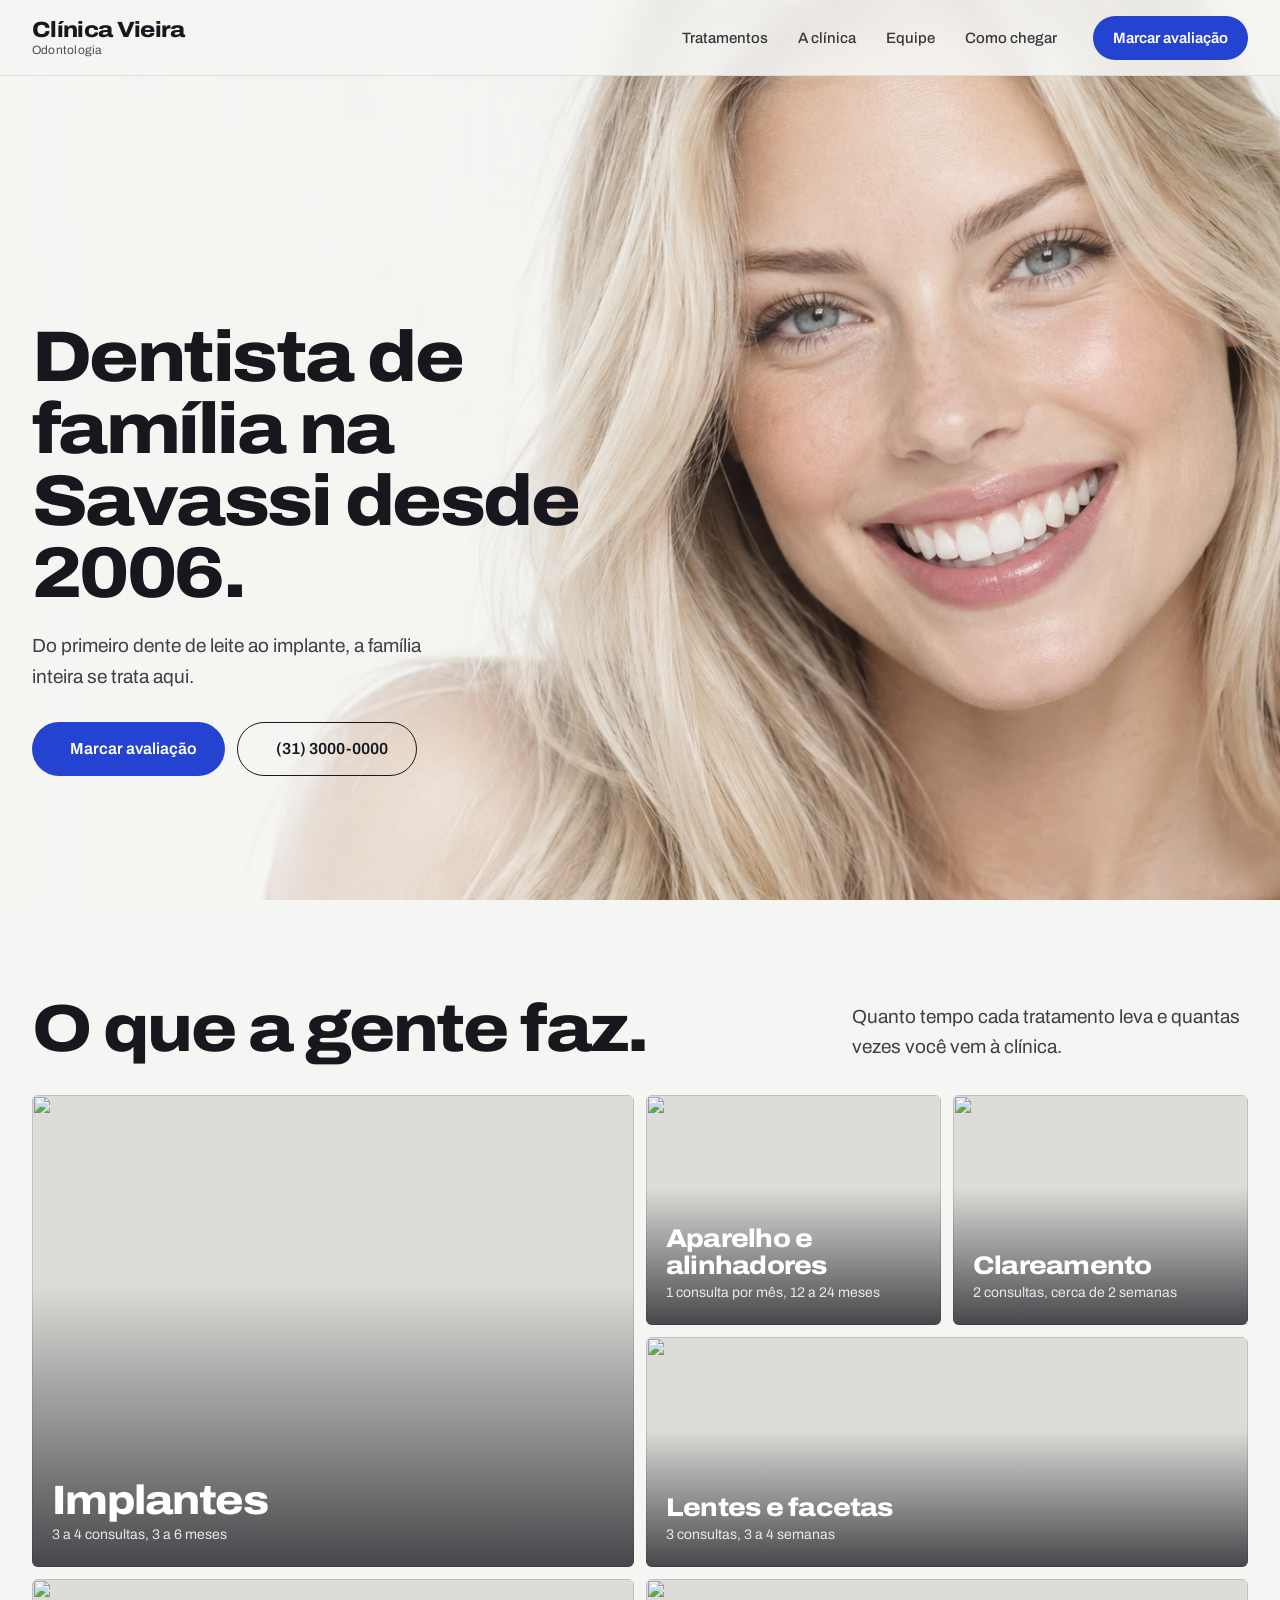
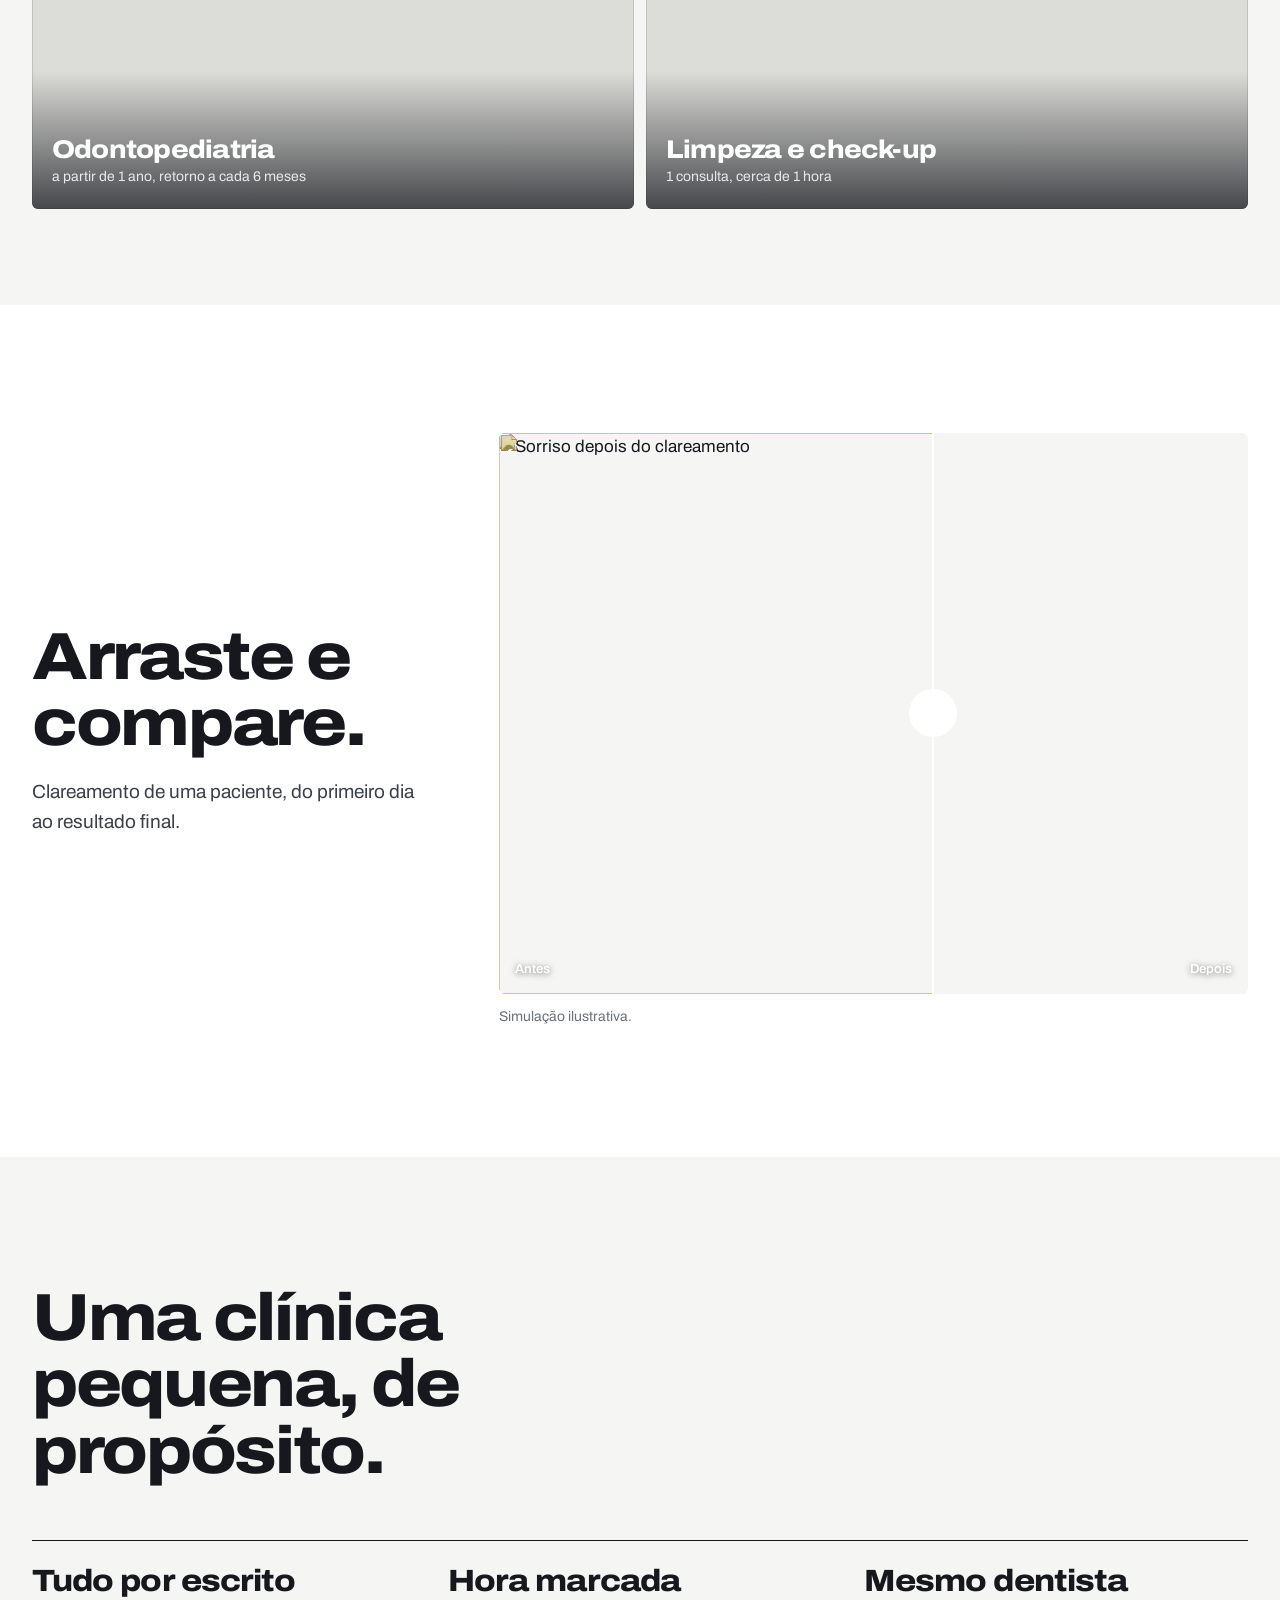
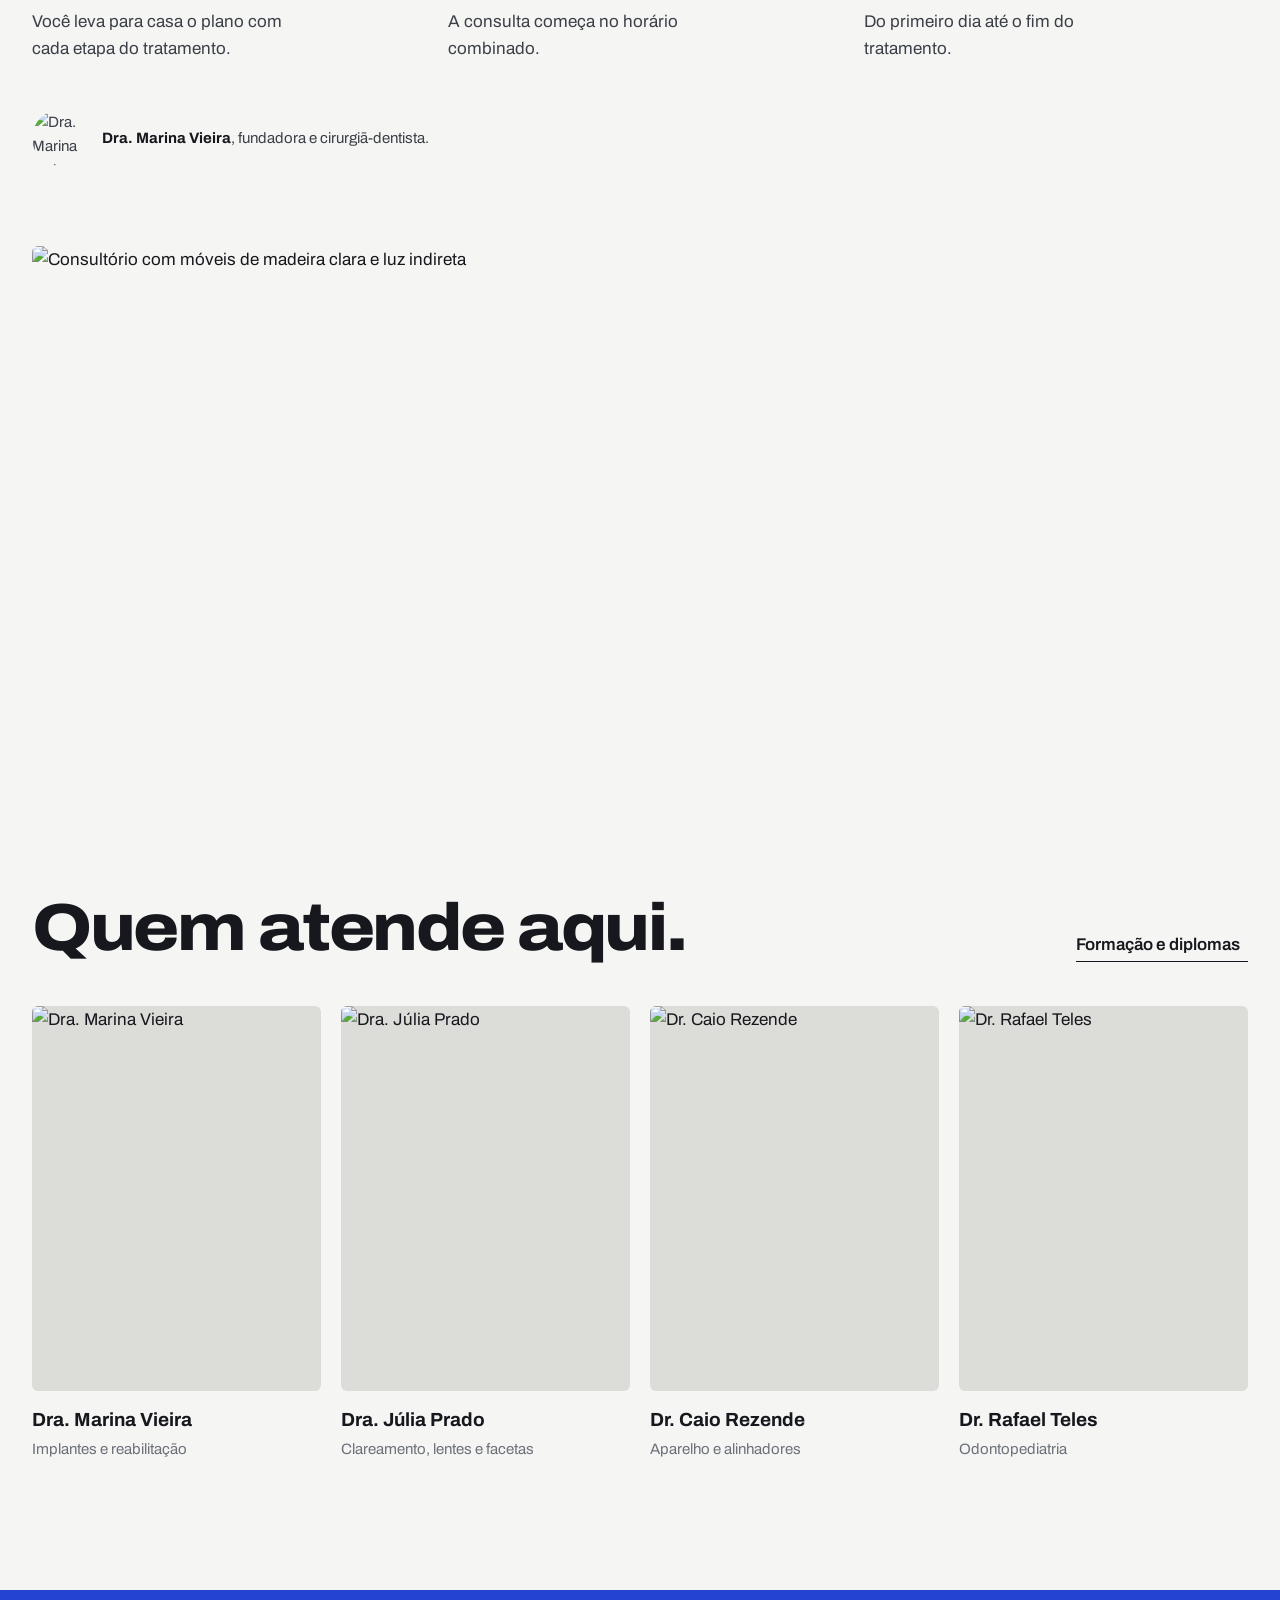
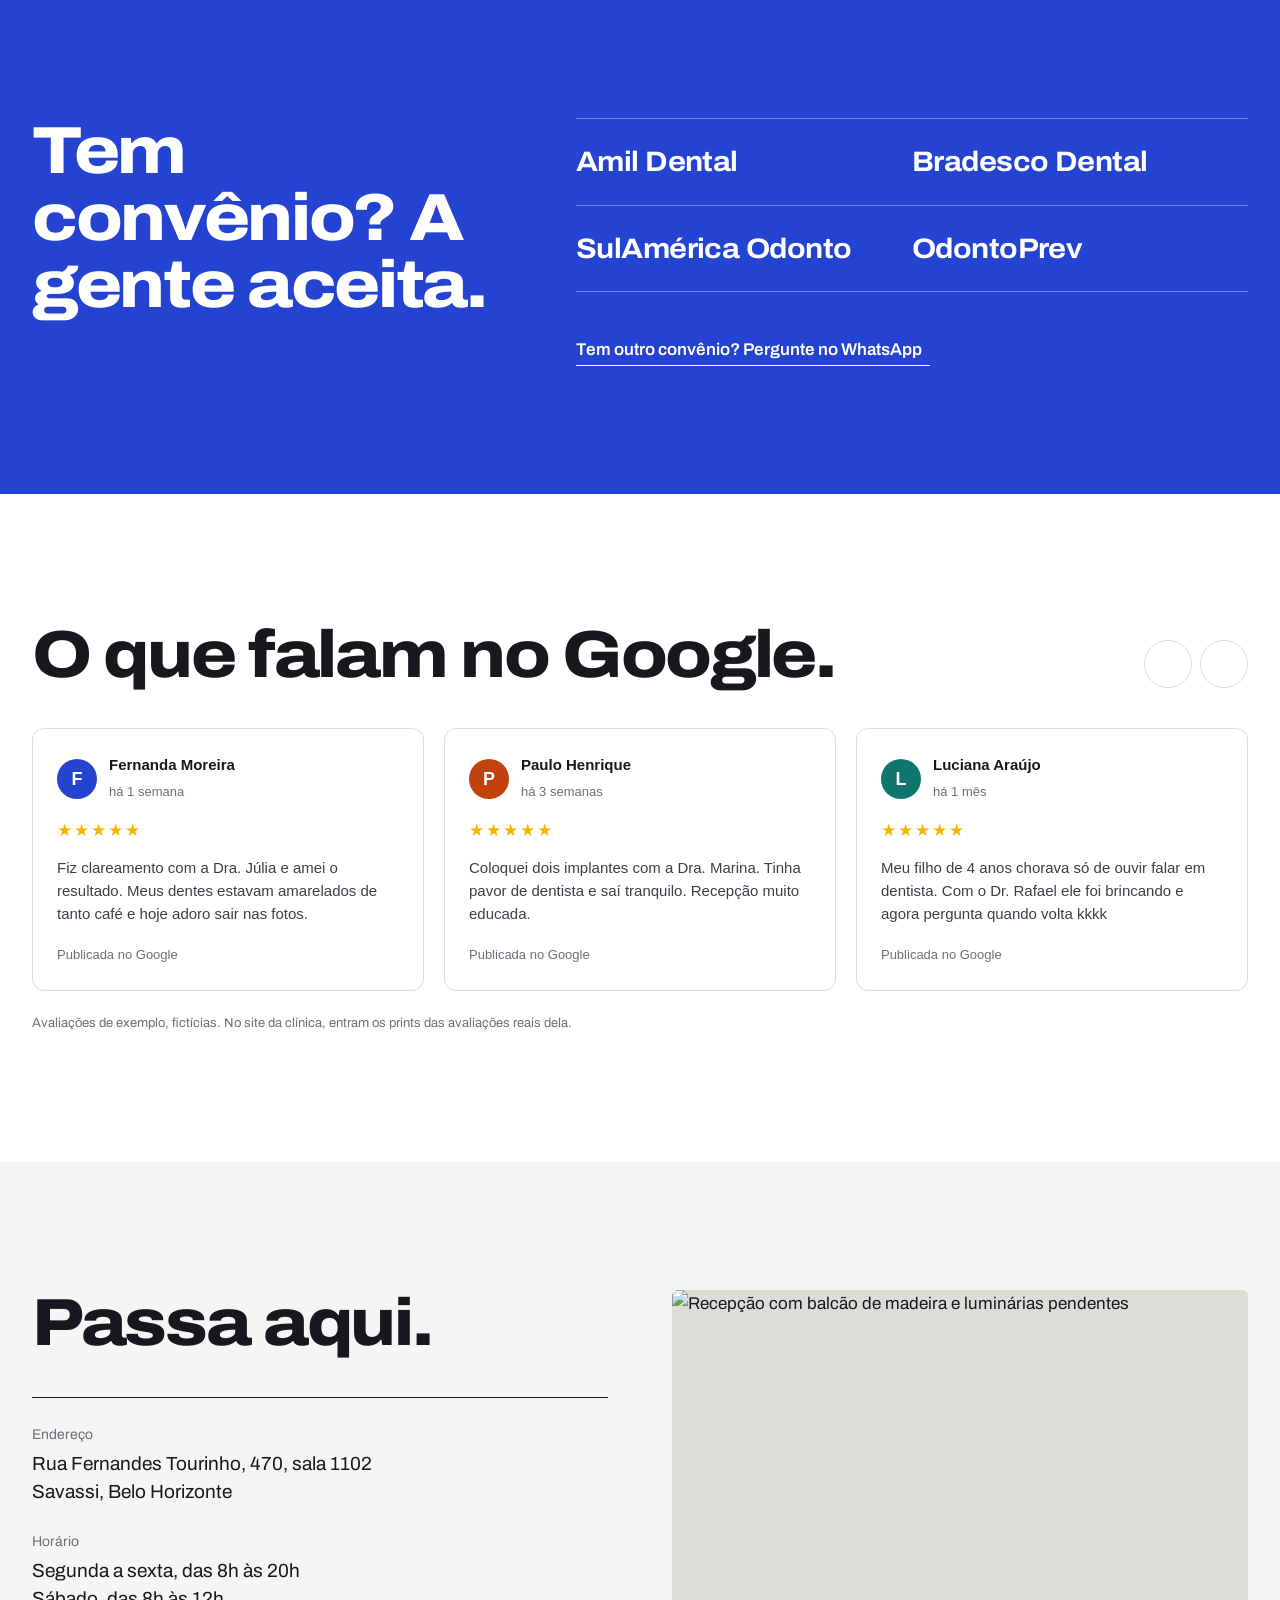
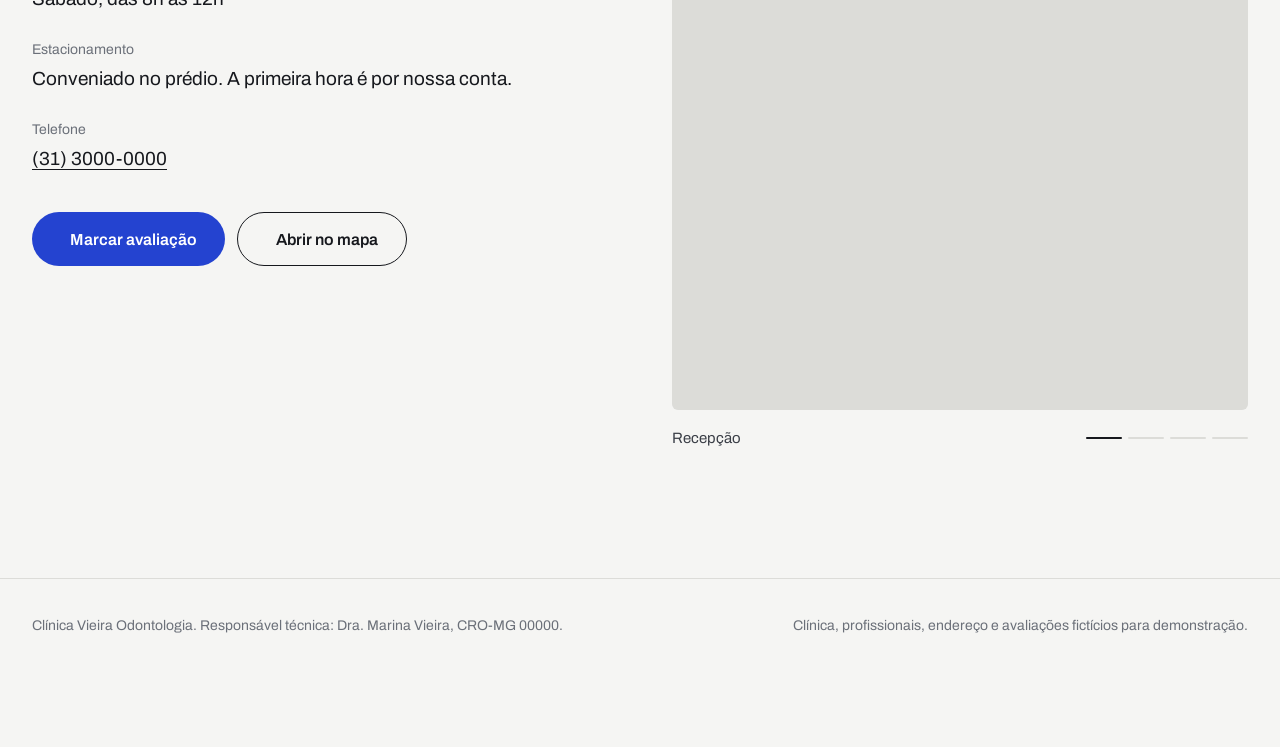
==== commit 8d4f2338: "Troca a lista de tratamentos por um mosaico de fotos Seis blocos com foto em tamanhos variados, sem " ====
--- a/index.html
+++ b/index.html
@@ -51,13 +51,7 @@
         <h2 class="rv">O que a gente faz.</h2>
         <p class="lead rv" style="--d:1">Quanto tempo cada tratamento leva e quantas vezes você vem à clínica.</p>
       </div>
-      <div class="treat-layout">
-        <ul class="treat-list" id="treat-list"></ul>
-        <div class="treat-visual" aria-hidden="true">
-          <div class="treat-frames" id="treat-frames"></div>
-          <div class="treat-progress" id="treat-progress"></div>
-        </div>
-      </div>
+      <div class="mosaic" id="mosaic"></div>
     </div>
   </section>
 
@@ -212,32 +206,18 @@
     { name: "Aparelho e alinhadores", desc: "Fixo ou transparente, com revisão todo mês.", visits: "1 consulta por mês", time: "12 a 24 meses", img: "1580489944761-15a19d654956" },
     { name: "Clareamento", desc: "Tons mais claros e uniformes, com controle de sensibilidade.", visits: "2 consultas", time: "cerca de 2 semanas", img: "1594756154841-ac5d160dbf46" },
     { name: "Lentes e facetas", desc: "Porcelana fina, no tom e no formato dos seus dentes.", visits: "3 consultas", time: "3 a 4 semanas", img: "1605951654320-a55377b36744" },
-    { name: "Odontopediatria", desc: "A primeira visita é para a criança conhecer a cadeira e o dentista.", visits: "a partir de 1 ano", time: "retorno a cada 6 meses", img: "1708687045000-9dbb586ad1e2" },
+    { name: "Odontopediatria", desc: "A primeira visita é para a criança conhecer a cadeira e o dentista.", visits: "a partir de 1 ano", time: "retorno a cada 6 meses", img: "1708687045000-9dbb586ad1e2", crop: "w=1200&h=600&fit=crop&crop=focalpoint&fp-x=.6&fp-y=.34" },
     { name: "Limpeza e check-up", desc: "Raio-x feito na própria clínica e limpeza completa.", visits: "1 consulta", time: "cerca de 1 hora", img: "1578933301026-3e5e901126dc" },
   ];
-  $("#treat-list").innerHTML = TREATMENTS.map((t, i) => `
-    <li>
-      <button class="treat-row" data-book="${t.name}" data-i="${i}">
-        <img class="treat-thumb" src="${IMG(t.img, "w=900&h=560&fit=crop")}" alt="" loading="lazy">
-        <h3>${t.name}</h3>
-        <p>${t.desc}</p>
-        <span class="treat-meta"><b>${t.visits}</b>${t.time}</span>
-        <span class="treat-cta">Marcar avaliação <i class="ph ph-arrow-right"></i></span>
-      </button>
-    </li>`).join("");
-  $("#treat-frames").innerHTML = TREATMENTS.map((t, i) => `<img src="${IMG(t.img, "w=1000&h=1250&fit=crop")}" alt="" ${i ? 'loading="lazy"' : ""} data-i="${i}">`).join("");
-  $("#treat-progress").innerHTML = TREATMENTS.map(() => "<span></span>").join("");
-
-  // O tratamento que passa pelo meio da tela fica em destaque, e a foto à direita acompanha
-  const rows = $$(".treat-row"), frames = $$("#treat-frames img"), ticks = $$("#treat-progress span");
-  function activate(i) {
-    rows.forEach((r, k) => r.classList.toggle("is-active", k === i));
-    frames.forEach((f, k) => f.classList.toggle("is-on", k === i));
-    ticks.forEach((t, k) => t.classList.toggle("is-on", k <= i));
-  }
-  const rowIO = new IntersectionObserver(es => es.forEach(e => e.isIntersecting && activate(+e.target.dataset.i)), { rootMargin: "-45% 0px -45% 0px" });
-  rows.forEach(r => rowIO.observe(r));
-  activate(0);
+  $("#mosaic").innerHTML = TREATMENTS.map((t, i) => `
+    <button class="tile rv" style="--d:${i % 3}" data-book="${t.name}">
+      <img src="${IMG(t.img, t.crop || "w=1000&h=1000&fit=crop&crop=faces")}" alt="" loading="lazy">
+      <span class="tile-text">
+        <b>${t.name}</b>
+        <small>${t.visits}, ${t.time}</small>
+        <span class="tile-more"><span class="tile-more-in"><span>${t.desc}</span><em>Marcar avaliação <i class="ph ph-arrow-right"></i></em></span></span>
+      </span>
+    </button>`).join("");
 
   /* ---------- Equipe ---------- */
   const TEAM = [
--- a/styles.css
+++ b/styles.css
@@ -73,34 +73,29 @@
 
 section { padding: 128px 0; }
 
-/* ---------- Tratamentos ----------
-   Lista à esquerda e foto fixa à direita. O item que passa pelo meio da tela
-   fica em destaque e a foto troca junto. */
+/* ---------- Tratamentos: mosaico de fotos ----------
+   6 blocos sem sobra: Implantes grande, os outros em tamanhos variados. */
 .treat-head { display: flex; justify-content: space-between; align-items: end; gap: 32px; margin-bottom: 32px; flex-wrap: wrap; }
+.treat-head .lead { max-width: 36ch; }
 #tratamentos { padding: 96px 0; }
-.treat-head .lead { max-width: 36ch; }
-.treat-layout { display: grid; grid-template-columns: 1.25fr .75fr; gap: 56px; align-items: start; }
-.treat-list { list-style: none; border-top: 1px solid var(--ink); }
-.treat-list li { border-bottom: 1px solid var(--line); }
-.treat-row { width: 100%; display: grid; grid-template-columns: 1fr auto; gap: 6px 24px; padding: 24px 0; text-align: left; opacity: .25; transition: opacity .5s var(--ease); }
-.treat-row:hover { opacity: .6; }
-.treat-row.is-active { opacity: 1; }
-.treat-row h3 { font-size: clamp(24px, 2.4vw, 34px); grid-column: 1; }
-.treat-row p { grid-column: 1; color: var(--ink-2); font-size: 16px; max-width: 42ch; }
-.treat-meta { grid-column: 2; grid-row: 1 / span 2; text-align: right; font-size: 14px; color: var(--muted); align-self: start; padding-top: 4px; }
-.treat-meta b { display: block; color: var(--ink); font-weight: 600; font-size: 15px; }
-.treat-cta { grid-column: 1; display: inline-flex; align-items: center; gap: 8px; margin-top: 2px; font-size: 15px; font-weight: 600; color: var(--accent); opacity: 0; transform: translateY(8px); transition: opacity .4s, transform .5s var(--ease); }
-.treat-row.is-active .treat-cta { opacity: 1; transform: none; }
-.treat-row:hover .treat-cta i { transform: translateX(4px); }
-.treat-cta i { transition: transform .3s var(--ease); }
-.treat-thumb { display: none; }
-.treat-visual { position: sticky; top: 110px; height: min(calc(100vh - 200px), 520px); display: flex; flex-direction: column; gap: 14px; }
-.treat-frames { position: relative; flex: 1; border-radius: var(--r); overflow: hidden; background: var(--line); }
-.treat-frames img { position: absolute; inset: 0; width: 100%; height: 100%; object-fit: cover; opacity: 0; transform: scale(1.08); transition: opacity .9s cubic-bezier(.4, 0, .2, 1), transform 1.6s var(--ease); }
-.treat-frames img.is-on { opacity: 1; transform: scale(1); }
-.treat-progress { display: flex; gap: 6px; }
-.treat-progress span { flex: 1; height: 2px; border-radius: 2px; background: var(--line); transition: background-color .5s; }
-.treat-progress span.is-on { background: var(--ink); }
+.mosaic { display: grid; grid-template-columns: repeat(4, 1fr); grid-auto-rows: 230px; gap: 12px; }
+.tile:nth-child(1) { grid-column: 1 / 3; grid-row: 1 / 3; }
+.tile:nth-child(4) { grid-column: 3 / 5; }
+.tile:nth-child(5), .tile:nth-child(6) { grid-column: span 2; }
+.tile { position: relative; overflow: hidden; border-radius: var(--r); background: var(--line); text-align: left; color: #fff; isolation: isolate; }
+.tile img { position: absolute; inset: 0; width: 100%; height: 100%; object-fit: cover; transition: transform 1s var(--ease); z-index: -2; }
+.tile::after { content: ""; position: absolute; inset: 0; z-index: -1; background: linear-gradient(180deg, rgb(12 14 20 / 0) 40%, rgb(12 14 20 / .72) 100%); transition: background-color .4s; }
+.tile-text { position: absolute; left: 20px; right: 20px; bottom: 18px; display: grid; gap: 2px; }
+.tile b { font-family: var(--display); font-stretch: 112%; font-weight: 800; font-size: clamp(22px, 2vw, 30px); letter-spacing: -.03em; line-height: 1.05; }
+.tile:nth-child(1) b { font-size: clamp(30px, 3.2vw, 46px); }
+.tile small { font-size: 14px; opacity: .85; }
+.tile-more { display: grid; grid-template-rows: 0fr; transition: grid-template-rows .5s var(--ease); }
+.tile-more-in { overflow: hidden; display: grid; gap: 6px; justify-items: start; }
+.tile-more span { font-size: 15px; line-height: 1.45; opacity: .92; max-width: 36ch; }
+.tile-more em { font-style: normal; font-weight: 600; font-size: 14px; display: inline-flex; align-items: center; gap: 6px; }
+.tile:hover img, .tile:focus-visible img { transform: scale(1.06); }
+.tile:hover .tile-more, .tile:focus-visible .tile-more { grid-template-rows: 1fr; }
+.tile:hover .tile-more-in, .tile:focus-visible .tile-more-in { padding-top: 8px; }
 
 /* ---------- Antes e depois ---------- */
 .ba { background: var(--paper); }
@@ -238,7 +233,7 @@
   .hero-img img { animation: settle 2.2s var(--ease) both; }
   @keyframes settle { from { transform: scale(1.1); } }
 }
-@media (prefers-reduced-motion: reduce) { dialog.book[open] { animation: none; } .treat-frames img, .slide, .slide img { transition: none; } .slide img { transform: none; } }
+@media (prefers-reduced-motion: reduce) { dialog.book[open] { animation: none; } .slide, .slide img { transition: none; } .slide img { transform: none; } }
 
 /* ---------- Responsivo ---------- */
 @media (max-width: 1024px) {
@@ -247,16 +242,11 @@
   .hero-img img { object-position: 76% 30%; }
   .ba-grid, .visit-grid, .pay-grid { grid-template-columns: 1fr; gap: 40px; }
   .team-row { grid-template-columns: repeat(2, 1fr); }
-  .treat-layout { grid-template-columns: 1fr; }
-  .treat-visual { display: none; }
-  .treat-row { grid-template-columns: 96px 1fr; gap: 4px 16px; padding: 18px 0; opacity: .5; align-items: start; }
-  .treat-thumb { display: block; grid-column: 1; grid-row: 1 / span 3; width: 96px; aspect-ratio: 1; object-fit: cover; border-radius: var(--r); background: var(--line); }
-  .treat-row h3, .treat-row p, .treat-meta { grid-column: 2; }
-  .treat-row h3 { font-size: 22px; }
-  .treat-row p { font-size: 15px; line-height: 1.45; }
-  .treat-meta { grid-row: auto; text-align: left; padding-top: 2px; font-size: 13px; }
-  .treat-meta b { display: inline; margin-right: 6px; font-size: 13px; }
-  .treat-cta { display: none; }
+  .mosaic { grid-template-columns: 1fr 1fr; grid-auto-rows: 200px; }
+  .tile:nth-child(n) { grid-column: auto; grid-row: auto; }
+  .mosaic { grid-auto-flow: dense; }
+  .tile:nth-child(1), .tile:nth-child(5) { grid-column: 1 / -1; }
+  .tile-more { display: none; }
   .review-track { grid-auto-columns: calc((100% - 20px) / 2); }
 }
 @media (max-width: 767px) {
@@ -280,6 +270,10 @@
   .signed { margin-top: 32px; }
   .wide-photo { margin-top: 48px; aspect-ratio: 4 / 3; }
   .team-row { gap: 20px 12px; }
+  .mosaic { grid-auto-rows: 170px; gap: 8px; }
+  .tile-text { left: 14px; right: 14px; bottom: 12px; }
+  .tile b, .tile:nth-child(1) b { font-size: 20px; }
+  .tile small { font-size: 12px; }
     .plans { grid-template-columns: 1fr; }
   .plans li { padding: 14px 0; font-size: 24px; }
   .review-track { grid-auto-columns: 86%; gap: 12px; }
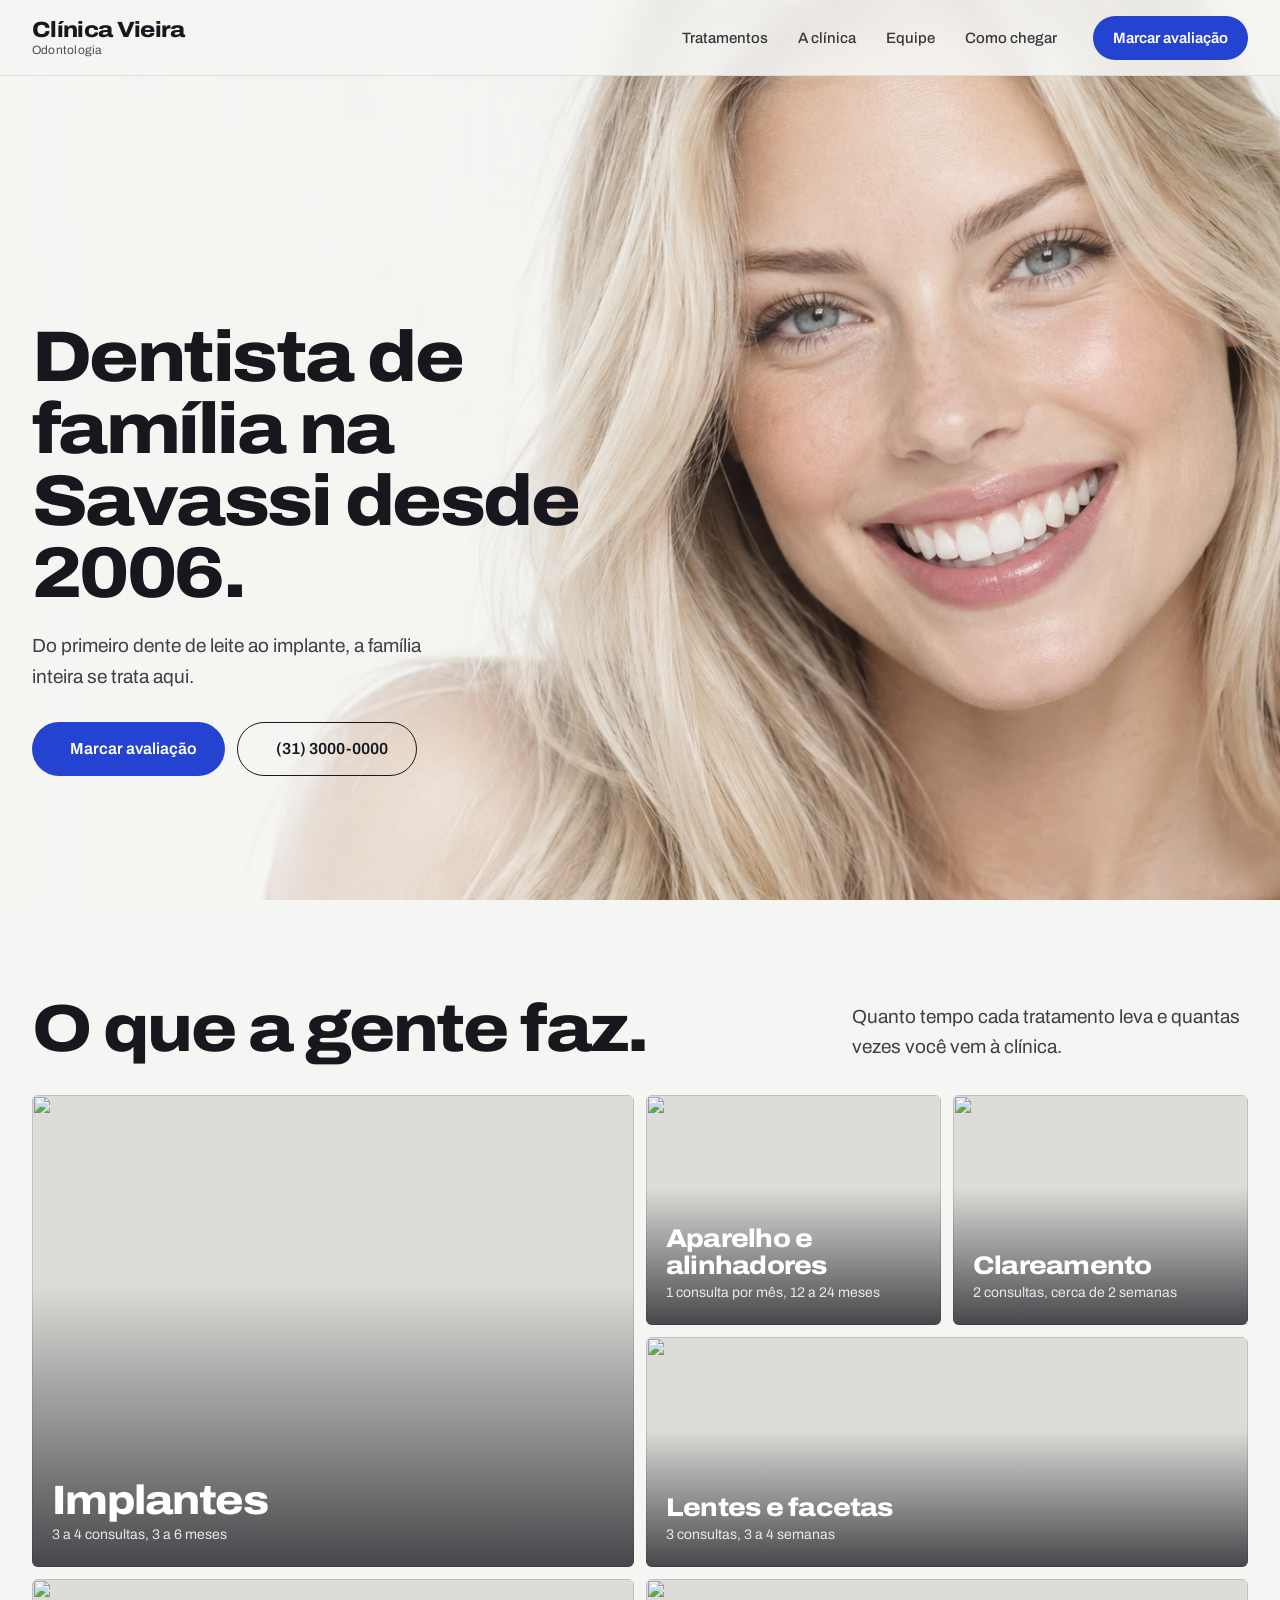
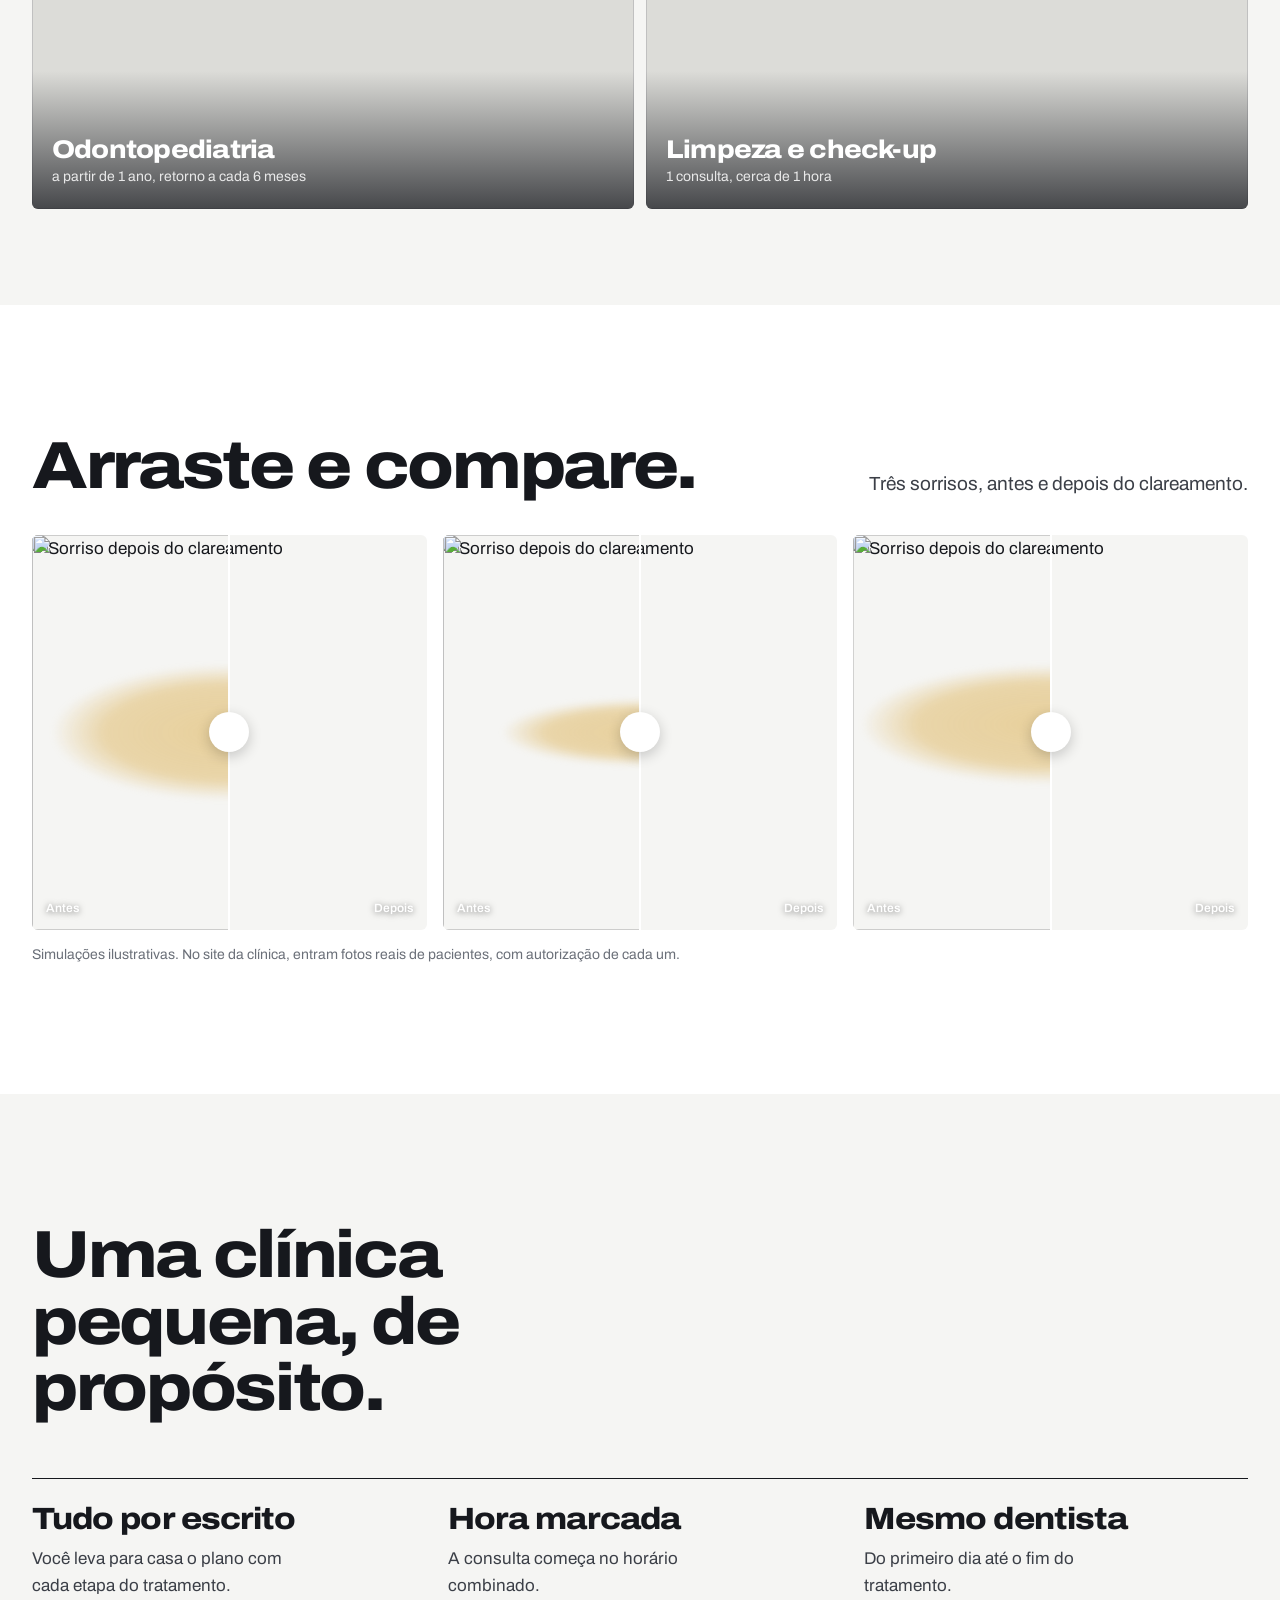
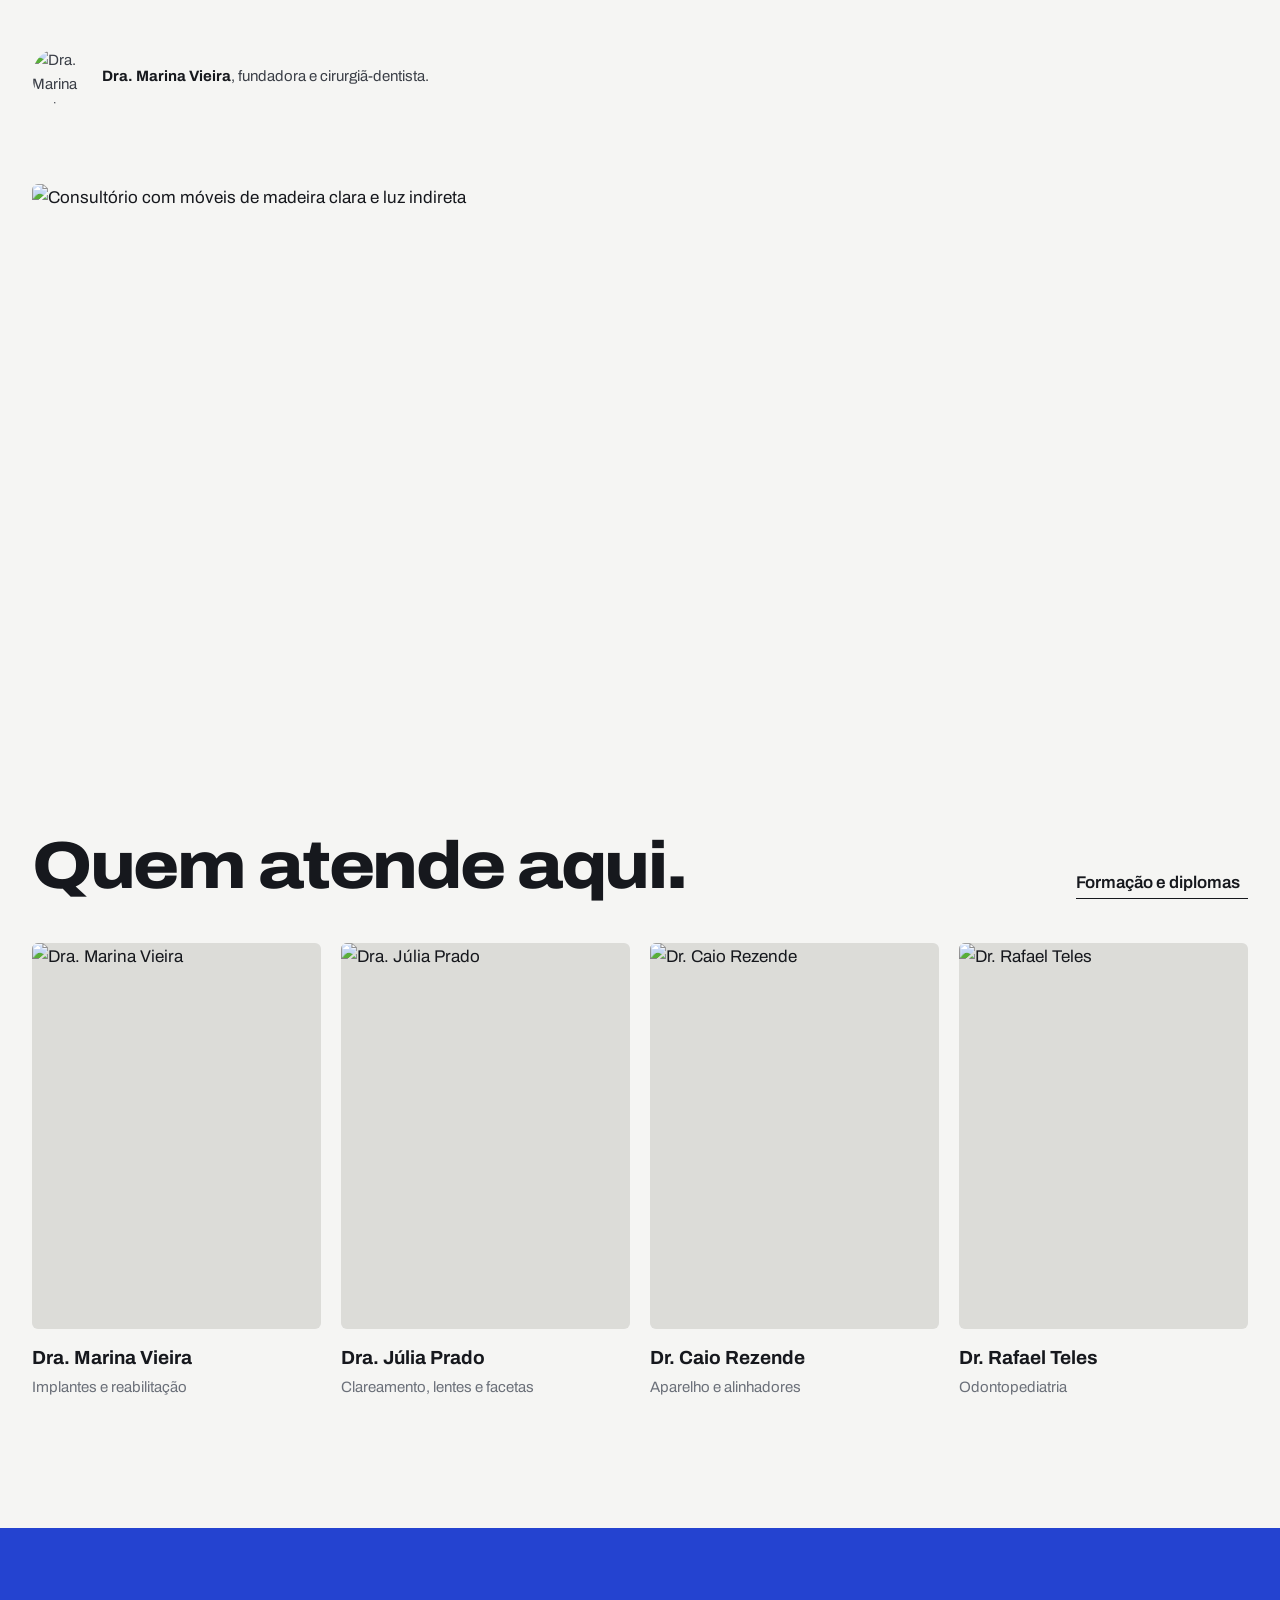
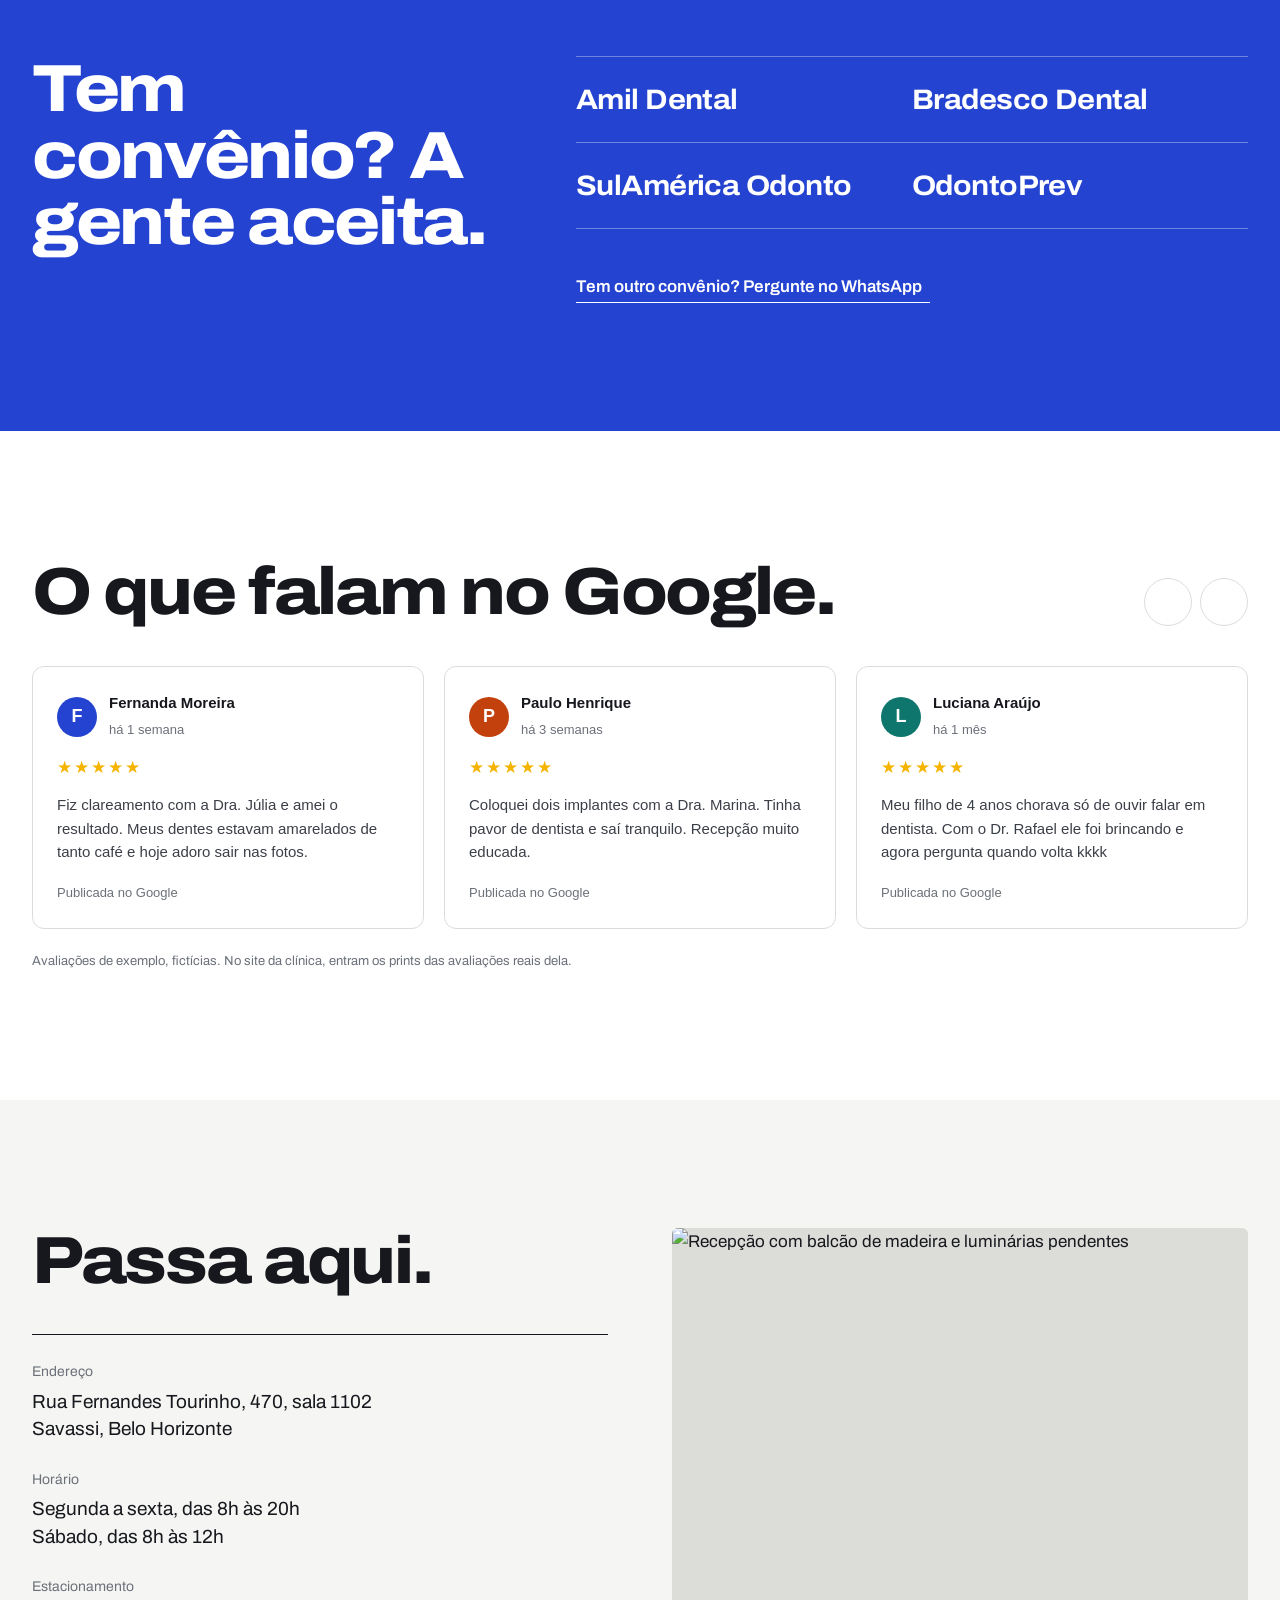
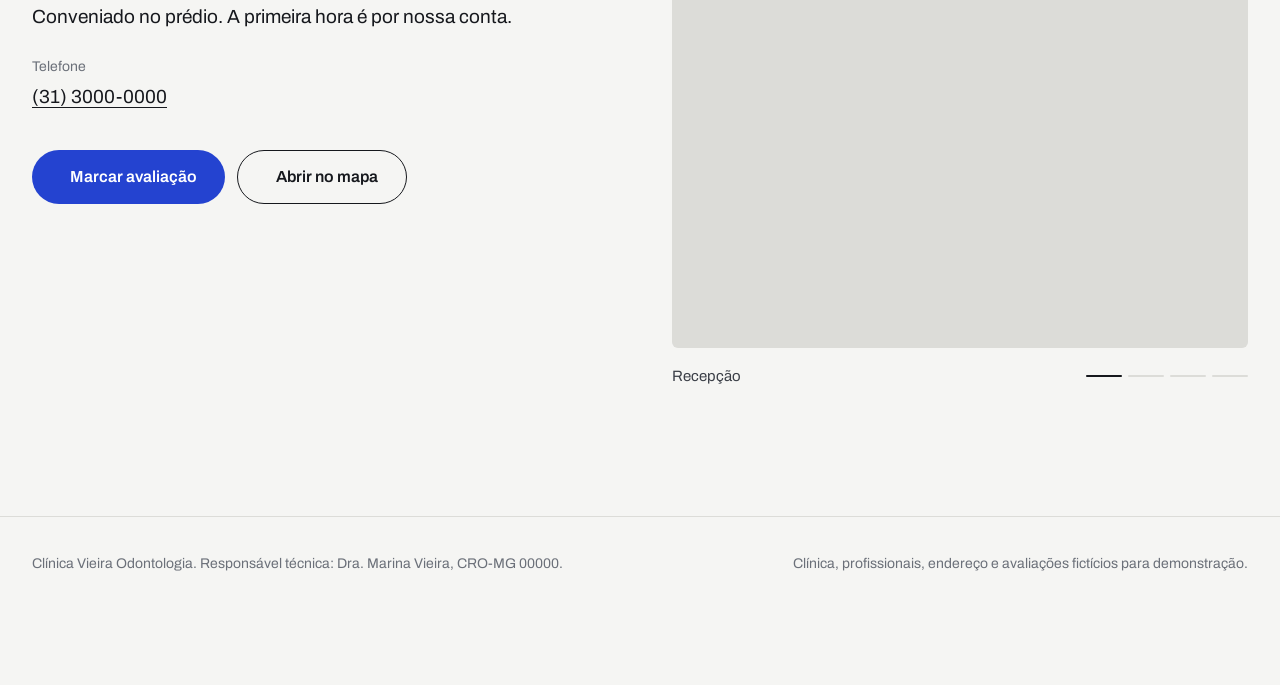
==== commit f3294be7: "Antes e depois com 3 casos menores e fotos reais de consultório Troca o comparador único por três ca" ====
--- a/index.html
+++ b/index.html
@@ -56,21 +56,13 @@
   </section>
 
   <section class="ba" id="resultados">
-    <div class="wrap ba-grid">
-      <div>
+    <div class="wrap">
+      <div class="ba-head">
         <h2 class="rv">Arraste e compare.</h2>
-        <p class="lead rv" style="--d:1">Clareamento de uma paciente, do primeiro dia ao resultado final.</p>
-      </div>
-      <div class="rv" style="--d:1">
-        <div class="compare" id="compare">
-          <img src="https://images.unsplash.com/photo-1677026010083-78ec7f1b84ed?w=1400&amp;h=1050&amp;fit=crop&amp;crop=focalpoint&amp;fp-x=.7&amp;fp-y=.46&amp;fp-z=1.5&amp;q=80" alt="Sorriso depois do clareamento" loading="lazy">
-          <img class="before" src="https://images.unsplash.com/photo-1677026010083-78ec7f1b84ed?w=1400&amp;h=1050&amp;fit=crop&amp;crop=focalpoint&amp;fp-x=.7&amp;fp-y=.46&amp;fp-z=1.5&amp;q=80" alt="" aria-hidden="true" loading="lazy">
-          <input type="range" min="0" max="100" value="58" aria-label="Comparar antes e depois do clareamento">
-          <div class="handle"><i class="ph-bold ph-arrows-left-right"></i></div>
-          <span class="tag l">Antes</span><span class="tag r">Depois</span>
-        </div>
-        <p class="ba-note">Simulação ilustrativa.</p>
-      </div>
+        <p class="lead rv" style="--d:1">Três sorrisos, antes e depois do clareamento.</p>
+      </div>
+      <div class="ba-cases" id="ba-cases"></div>
+      <p class="ba-note">Simulações ilustrativas. No site da clínica, entram fotos reais de pacientes, com autorização de cada um.</p>
     </div>
   </section>
 
@@ -297,16 +289,41 @@
   new IntersectionObserver(([e]) => { galleryVisible = e.isIntersecting; play(); }, { threshold: .3 }).observe($("#gallery"));
   show(0);
 
-  /* ---------- Antes e depois ---------- */
-  const compare = $("#compare"), range = compare.querySelector("input");
-  const setPos = v => { v = Math.max(0, Math.min(100, v)); compare.style.setProperty("--pos", v + "%"); range.value = v; };
-  range.addEventListener("input", () => setPos(+range.value));
-  let dragging = false;
-  const fromPointer = e => { const r = compare.getBoundingClientRect(); setPos((e.clientX - r.left) / r.width * 100); };
-  compare.addEventListener("pointerdown", e => { dragging = true; compare.setPointerCapture(e.pointerId); fromPointer(e); });
-  compare.addEventListener("pointermove", e => dragging && fromPointer(e));
-  compare.addEventListener("pointerup", () => dragging = false);
-  compare.addEventListener("pointercancel", () => dragging = false);
+  /* ---------- Antes e depois ----------
+    Cada caso usa a mesma foto nos dois lados. No "antes", uma camada amarelada cobre só os dentes
+    (tx/ty = centro dos dentes, tw/th = largura e altura, em % da foto).
+    Para casos reais, troque por { after: "antes-depois/caso1-depois.jpg", before: "antes-depois/caso1-antes.jpg" }.
+  */
+  const CASES = [
+    { id: "1655807946138-811bb2340d34", tx: 50, ty: 50, tw: 90, th: 34 },
+    { id: "1663182234283-28941e7612da", tx: 52, ty: 50, tw: 74, th: 17 },
+    { id: "1663182245833-7dd667277043", tx: 50, ty: 48, tw: 96, th: 30 },
+  ];
+  $("#ba-cases").innerHTML = CASES.map((c, i) => {
+    const after = c.after || IMG(c.id, "w=800&h=800&fit=crop");
+    const before = c.before
+      ? `<img src="${c.before}" alt="" loading="lazy">`
+      : `<img src="${after}" alt="" loading="lazy"><span class="stain" style="left:${c.tx - c.tw / 2}%;top:${c.ty - c.th / 2}%;width:${c.tw}%;height:${c.th}%"></span>`;
+    return `
+    <div class="compare rv" style="--d:${i}">
+      <img src="${after}" alt="Sorriso depois do clareamento" loading="lazy">
+      <div class="before" aria-hidden="true">${before}</div>
+      <input type="range" min="0" max="100" value="50" aria-label="Comparar antes e depois, caso ${i + 1}">
+      <div class="handle"><i class="ph-bold ph-arrows-left-right"></i></div>
+      <span class="tag l">Antes</span><span class="tag r">Depois</span>
+    </div>`;
+  }).join("");
+  $$(".compare").forEach(compare => {
+    const range = compare.querySelector("input");
+    const setPos = v => { v = Math.max(0, Math.min(100, v)); compare.style.setProperty("--pos", v + "%"); range.value = v; };
+    range.addEventListener("input", () => setPos(+range.value));
+    let dragging = false;
+    const fromPointer = e => { const r = compare.getBoundingClientRect(); setPos((e.clientX - r.left) / r.width * 100); };
+    compare.addEventListener("pointerdown", e => { dragging = true; compare.setPointerCapture(e.pointerId); fromPointer(e); });
+    compare.addEventListener("pointermove", e => dragging && fromPointer(e));
+    compare.addEventListener("pointerup", () => dragging = false);
+    compare.addEventListener("pointercancel", () => dragging = false);
+  });
 
   /* ---------- Agendamento ---------- */
   const OPTIONS = {
--- a/styles.css
+++ b/styles.css
@@ -99,18 +99,20 @@
 
 /* ---------- Antes e depois ---------- */
 .ba { background: var(--paper); }
-.ba-grid { display: grid; grid-template-columns: .7fr 1.3fr; gap: 64px; align-items: center; }
-.ba-grid .lead { margin-top: 20px; }
-.compare { position: relative; border-radius: var(--r); overflow: hidden; aspect-ratio: 4 / 3; user-select: none; -webkit-user-select: none; touch-action: pan-y; background: var(--bg); cursor: ew-resize; --pos: 58%; }
+.ba-head { display: flex; justify-content: space-between; align-items: end; gap: 24px; margin-bottom: 36px; flex-wrap: wrap; }
+.ba-cases { display: grid; grid-template-columns: repeat(3, 1fr); gap: 16px; }
+.compare { position: relative; border-radius: var(--r); overflow: hidden; aspect-ratio: 1; user-select: none; -webkit-user-select: none; touch-action: pan-y; background: var(--bg); cursor: ew-resize; --pos: 50%; }
 .compare img { position: absolute; inset: 0; width: 100%; height: 100%; object-fit: cover; pointer-events: none; }
-.compare .before { filter: sepia(.85) saturate(1.7) brightness(.86) hue-rotate(-4deg); clip-path: inset(0 calc(100% - var(--pos)) 0 0); }
+.compare .before { position: absolute; inset: 0; clip-path: inset(0 calc(100% - var(--pos)) 0 0); pointer-events: none; }
+/* Amarelado só nos dentes: multiplica um tom marfim-amarelo sobre o branco dos dentes */
+.compare .stain { position: absolute; border-radius: 46%; mix-blend-mode: multiply; filter: blur(3px); background: radial-gradient(closest-side, rgb(222 182 96 / .6), rgb(222 182 96 / .5) 70%, rgb(222 182 96 / 0)); }
 .compare .handle { position: absolute; top: 0; bottom: 0; left: var(--pos); width: 2px; margin-left: -1px; background: #fff; pointer-events: none; }
-.compare .handle i { position: absolute; top: 50%; left: 50%; translate: -50% -50%; display: grid; place-items: center; width: 48px; height: 48px; border-radius: 999px; background: #fff; color: var(--ink); font-size: 22px; }
+.compare .handle i { position: absolute; top: 50%; left: 50%; translate: -50% -50%; display: grid; place-items: center; width: 40px; height: 40px; border-radius: 999px; background: #fff; color: var(--ink); font-size: 18px; box-shadow: 0 4px 14px rgb(0 0 0 / .2); }
 .compare input { position: absolute; inset: 0; width: 100%; height: 100%; opacity: 0; cursor: ew-resize; margin: 0; }
 .compare input:focus-visible + .handle i { outline: 2px solid var(--accent); outline-offset: 3px; }
-.compare .tag { position: absolute; bottom: 14px; font-size: 13px; font-weight: 600; color: #fff; text-shadow: 0 1px 6px rgb(0 0 0 / .5); pointer-events: none; }
-.compare .tag.l { left: 16px; } .compare .tag.r { right: 16px; }
-.ba-note { margin-top: 12px; color: var(--muted); font-size: 14px; }
+.compare .tag { position: absolute; bottom: 12px; font-size: 12px; font-weight: 600; color: #fff; text-shadow: 0 1px 6px rgb(0 0 0 / .5); pointer-events: none; }
+.compare .tag.l { left: 14px; } .compare .tag.r { right: 14px; }
+.ba-note { margin-top: 14px; color: var(--muted); font-size: 14px; }
 
 /* ---------- A clínica ---------- */
 .about-title { max-width: 14ch; }
@@ -240,7 +242,7 @@
   .nav-links { display: none; }
   .nav .btn { margin-left: auto; }
   .hero-img img { object-position: 76% 30%; }
-  .ba-grid, .visit-grid, .pay-grid { grid-template-columns: 1fr; gap: 40px; }
+  .visit-grid, .pay-grid { grid-template-columns: 1fr; gap: 40px; }
   .team-row { grid-template-columns: repeat(2, 1fr); }
   .mosaic { grid-template-columns: 1fr 1fr; grid-auto-rows: 200px; }
   .tile:nth-child(n) { grid-column: auto; grid-row: auto; }
@@ -270,6 +272,7 @@
   .signed { margin-top: 32px; }
   .wide-photo { margin-top: 48px; aspect-ratio: 4 / 3; }
   .team-row { gap: 20px 12px; }
+  .ba-cases { grid-template-columns: 1fr; max-width: 300px; margin: 0 auto; gap: 14px; }
   .mosaic { grid-auto-rows: 170px; gap: 8px; }
   .tile-text { left: 14px; right: 14px; bottom: 12px; }
   .tile b, .tile:nth-child(1) b { font-size: 20px; }
